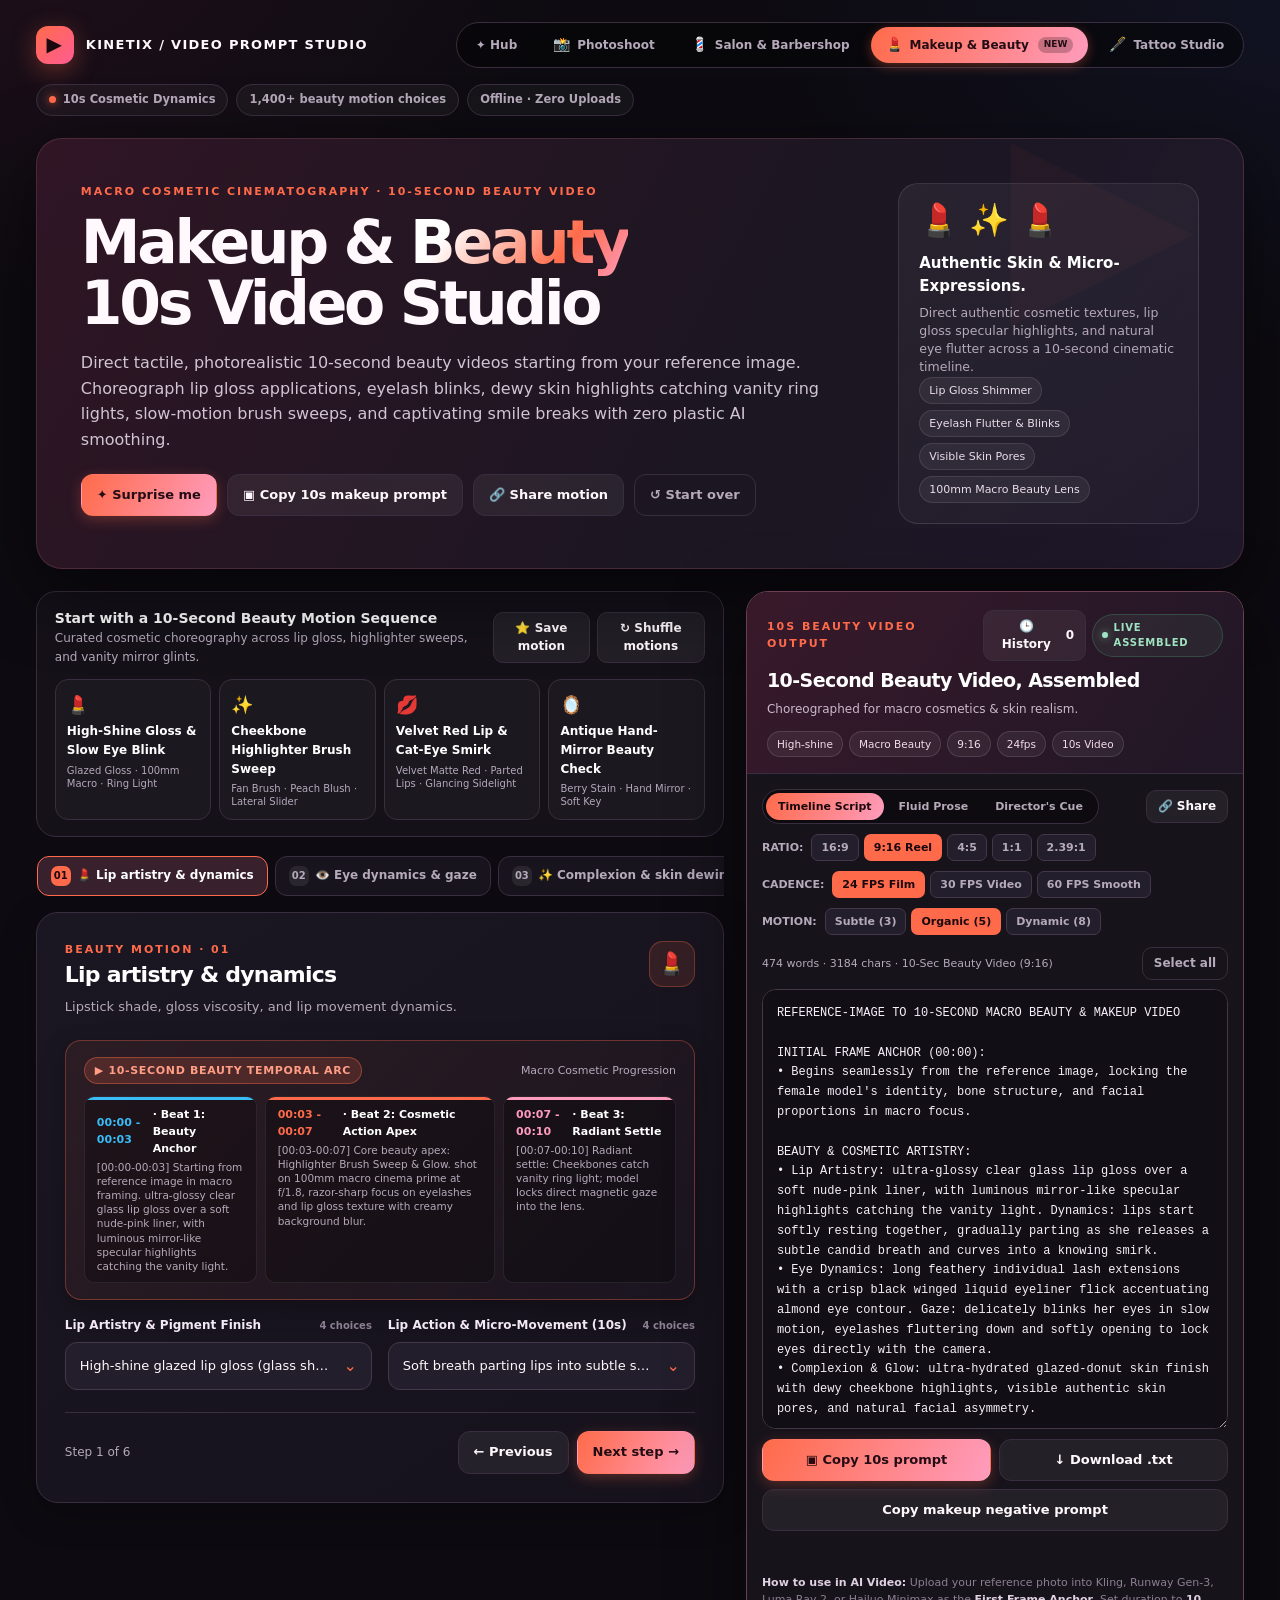
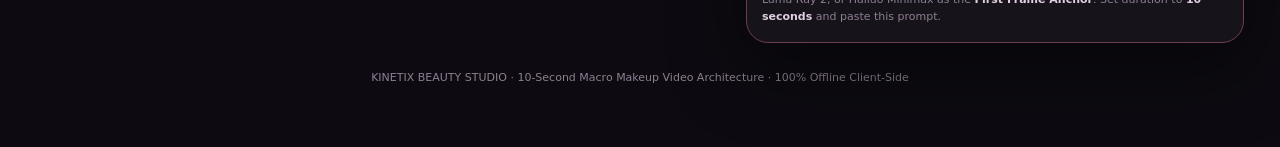
==== makeup.html @ 7c697649 "Initialize Kinetix 10-Second Video Prompt Studio Suite with Photoshoot, Salon, Makeup, and Tattoo st" ====
<!doctype html>
<html lang="en">
<head>
<meta charset="utf-8">
<meta name="viewport" content="width=device-width, initial-scale=1">
<meta name="color-scheme" content="dark">
<title>Kinetix / Makeup & Beauty 10-Second Video Studio</title>
<link rel="stylesheet" href="css/shared.css">
</head>
<body>
<div class="shell">
<header class="topbar">
  <div class="brand">
    <span class="brand-mark">▶</span>
    <span>Kinetix / Video Prompt Studio</span>
  </div>
  <nav class="suite-nav" aria-label="Studio Switcher">
    <a href="index.html" class="suite-nav-link" title="Kinetix Hub">✦ Hub</a>
    <a href="photoshoot.html" class="suite-nav-link"><span class="studio-btn-icon">📸</span> Photoshoot</a>
    <a href="salon.html" class="suite-nav-link"><span class="studio-btn-icon">💈</span> Salon & Barbershop</a>
    <a href="makeup.html" class="suite-nav-link active"><span class="studio-btn-icon">💄</span> Makeup & Beauty <span class="nav-badge">NEW</span></a>
    <a href="tattoo.html" class="suite-nav-link"><span class="studio-btn-icon">🖋️</span> Tattoo Studio</a>
  </nav>
  <div class="top-meta">
    <span class="pill"><span class="pill-dot-video"></span> 10s Cosmetic Dynamics</span>
    <span class="pill" id="totalOptionCount">1,400+ beauty motion choices</span>
    <span class="pill">Offline · Zero Uploads</span>
  </div>
</header>

<section class="hero">
  <div>
    <div class="eyebrow" id="heroEyebrow">Macro Cosmetic Cinematography · 10-Second Beauty Video</div>
    <h1 id="heroTitle">Makeup & <span>Beauty</span><br>10s Video Studio</h1>
    <p id="heroDescription">Direct tactile, photorealistic 10-second beauty videos starting from your reference image. Choreograph lip gloss applications, eyelash blinks, dewy skin highlights catching vanity ring lights, slow-motion brush sweeps, and captivating smile breaks with zero plastic AI smoothing.</p>
    <div class="hero-actions">
      <button class="btn btn-primary" id="randomTop">✦ Surprise me</button>
      <button class="btn btn-secondary" id="copyTop">▣ Copy 10s makeup prompt</button>
      <button class="btn btn-secondary" id="shareLookTop" type="button">🔗 Share motion</button>
      <button class="btn btn-quiet" id="resetTop">↺ Start over</button>
    </div>
  </div>
  <aside class="hero-note">
    <div class="sparkle">💄 ✨ 💄</div>
    <div>
      <strong>Authentic Skin & Micro-Expressions.</strong>
      <p>Direct authentic cosmetic textures, lip gloss specular highlights, and natural eye flutter across a 10-second cinematic timeline.</p>
      <div class="tags">
        <span class="tag">Lip Gloss Shimmer</span>
        <span class="tag">Eyelash Flutter & Blinks</span>
        <span class="tag">Visible Skin Pores</span>
        <span class="tag">100mm Macro Beauty Lens</span>
      </div>
    </div>
  </aside>
</section>

<div class="layout">
<main class="builder">
  <section class="preset-strip">
    <div class="strip-head">
      <div>
        <h2>Start with a 10-Second Beauty Motion Sequence</h2>
        <p>Curated cosmetic choreography across lip gloss, highlighter sweeps, and vanity mirror glints.</p>
      </div>
      <div class="strip-actions">
        <button class="btn btn-secondary btn-small" id="saveCustomLook" type="button">⭐ Save motion</button>
        <button class="btn btn-secondary btn-small" id="shuffleLooks" type="button">↻ Shuffle motions</button>
      </div>
    </div>
    <div class="preset-grid" id="presets"></div>
  </section>

  <nav class="section-tabs" id="tabs" aria-label="Prompt builder sections"></nav>

  <section class="step-card" id="stepCard">
    <div class="step-head">
      <div>
        <div class="eyebrow" id="stepEyebrow">Beauty Motion · 01</div>
        <h2 id="stepTitle">Lip artistry & dynamics</h2>
        <p id="stepDescription">Select lip finish, gloss viscosity, and 10s lip movement dynamics.</p>
      </div>
      <div class="step-icon" id="stepIcon">💄</div>
    </div>

    <!-- 10s Timeline Preview Widget -->
    <div class="timeline-card" id="timelinePreview">
      <div class="timeline-head">
        <span class="timeline-badge">▶ 10-Second Beauty Temporal Arc</span>
        <small style="color: var(--muted); font-size: 11px;">Macro Cosmetic Progression</small>
      </div>
      <div class="timeline-track">
        <div class="timeline-beat-card beat-1">
          <div class="beat-time"><span style="color:var(--cyan)">00:00 - 00:03</span> · Beat 1: Beauty Anchor</div>
          <div class="beat-label" id="beat1Text">Macro lens establishes reference model's facial structure; soft breathing and subtle parted lips.</div>
        </div>
        <div class="timeline-beat-card beat-2">
          <div class="beat-time"><span style="color:var(--accent-video)">00:03 - 00:07</span> · Beat 2: Cosmetic Action Apex</div>
          <div class="beat-label" id="beat2Text">Highlighter catches moving ring light; soft eyelash flutter and candid head tilt.</div>
        </div>
        <div class="timeline-beat-card beat-3">
          <div class="beat-time"><span style="color:var(--pink2)">00:07 - 00:10</span> · Beat 3: Radiant Settle</div>
          <div class="beat-label" id="beat3Text">Model holds captivating direct gaze into the lens; subtle knowing smirk breaks out.</div>
        </div>
      </div>
    </div>

    <div class="field-grid" id="fields"></div>
    <div id="fineTuneArea"></div>
    <div id="specialContent"></div>
    
    <div class="step-foot">
      <span class="step-count" id="stepCount">Step 1 of 5</span>
      <div class="step-buttons">
        <button class="btn btn-secondary" id="prevStep">← Previous</button>
        <button class="btn btn-primary" id="nextStep">Next step →</button>
      </div>
    </div>
  </section>
</main>

<aside class="preview">
  <div class="preview-head">
    <div class="preview-top">
      <div class="eyebrow">10s Beauty Video Output</div>
      <div class="preview-top-actions">
        <button class="btn btn-secondary btn-small" id="openHistoryBtn" type="button" title="View prompt history">🕒 History <span class="badge" id="historyBadge">0</span></button>
        <span class="live">Live Assembled</span>
      </div>
    </div>
    <h2>10-Second Beauty Video, Assembled</h2>
    <p>Choreographed for macro cosmetics & skin realism.</p>
    <div class="summary" id="summary"></div>
  </div>

  <div class="preview-body">
    <div class="preview-toolbar">
      <div class="toolbar-row">
        <div class="seg-control" id="modeSegControl">
          <button type="button" class="seg-btn active" id="btnTimelineMode">Timeline Script</button>
          <button type="button" class="seg-btn" id="btnFluidMode">Fluid Prose</button>
          <button type="button" class="seg-btn" id="btnDirectorMode">Director's Cue</button>
        </div>
        <button class="btn btn-secondary btn-small" id="shareLookBtn" type="button" title="Copy shareable link">🔗 Share</button>
      </div>

      <div class="ratio-row">
        <span class="ratio-label">Ratio:</span>
        <div class="ratio-chips" id="ratioChips">
          <button type="button" class="ratio-chip" data-ratio="16:9">16:9</button>
          <button type="button" class="ratio-chip active" data-ratio="9:16">9:16 Reel</button>
          <button type="button" class="ratio-chip" data-ratio="4:5">4:5</button>
          <button type="button" class="ratio-chip" data-ratio="1:1">1:1</button>
          <button type="button" class="ratio-chip" data-ratio="2.39:1">2.39:1</button>
        </div>
      </div>

      <div class="ratio-row">
        <span class="ratio-label">Cadence:</span>
        <div class="ratio-chips" id="fpsChips">
          <button type="button" class="ratio-chip active" data-fps="24fps">24 FPS Film</button>
          <button type="button" class="ratio-chip" data-fps="30fps">30 FPS Video</button>
          <button type="button" class="ratio-chip" data-fps="60fps">60 FPS Smooth</button>
        </div>
      </div>

      <div class="ratio-row">
        <span class="ratio-label">Motion:</span>
        <div class="ratio-chips" id="motionChips">
          <button type="button" class="ratio-chip" data-motion="Subtle (3/10)">Subtle (3)</button>
          <button type="button" class="ratio-chip active" data-motion="Organic (5/10)">Organic (5)</button>
          <button type="button" class="ratio-chip" data-motion="Dynamic (8/10)">Dynamic (8)</button>
        </div>
      </div>
    </div>

    <div class="prompt-meta">
      <span id="wordCount">Prompt ready</span>
      <button class="btn btn-quiet btn-small" id="selectPrompt">Select all</button>
    </div>

    <textarea class="prompt-area" id="prompt" spellcheck="false" aria-label="Generated 10-second makeup prompt"></textarea>

    <div class="preview-buttons">
      <button class="btn btn-primary" id="copy">▣ Copy 10s prompt</button>
      <button class="btn btn-secondary" id="download">↓ Download .txt</button>
      <button class="btn btn-secondary span2" id="copyNegative">Copy makeup negative prompt</button>
    </div>
    <div class="toast" id="toast" role="status" aria-live="polite"></div>
  </div>

  <div class="preview-help">
    <strong>How to use in AI Video:</strong> Upload your reference photo into Kling, Runway Gen-3, Luma Ray 2, or Hailuo Minimax as the <strong>First Frame Anchor</strong>. Set duration to <strong>10 seconds</strong> and paste this prompt.
  </div>
</aside>
</div>

<!-- History Modal -->
<div class="history-modal" id="historyModal">
  <div class="history-head">
    <div>
      <h3>Makeup Video Prompt History</h3>
      <p>Recent prompts and beauty motions saved this session.</p>
    </div>
    <div>
      <button class="btn-quiet btn-small" id="clearHistoryBtn" type="button">Clear</button>
      <button class="btn-quiet btn-small" id="closeHistoryBtn" type="button">✕ Close</button>
    </div>
  </div>
  <div class="history-list" id="historyList"></div>
</div>
<div class="modal-backdrop" id="historyBackdrop"></div>

<p class="fineprint">KINETIX BEAUTY STUDIO · 10-Second Macro Makeup Video Architecture · 100% Offline Client-Side</p>
</div>

<script>
(()=>{
const O = (label, text=label, desc='', cat='General') => ({ label, text, desc, cat });

// OPTION BANKS: Lip Artistry & Dynamics
const lipArtistry = [
  O('High-shine glazed lip gloss (glass sheen)', 'ultra-glossy clear glass lip gloss over a soft nude-pink liner, with luminous mirror-like specular highlights catching the vanity light'),
  O('Velvet-matte bold crimson red lip', 'a velvety-matte crimson red lip with razor-crisp outer vermilion border definition and rich saturated pigmentation'),
  O('Juicy berry stained lip with moisture sheen', 'a deep berry-tinted lip stain with sheer glossy center gradient and natural soft-focus edges'),
  O('Warm caramel nude satin lipstick', 'a warm caramel-nude satin lipstick with creamy texture and subtle luminous dimension')
];

const lipMotion = [
  O('Soft breath parting lips into subtle smirk', 'lips start softly resting together, gradually parting as she releases a subtle candid breath and curves into a knowing smirk'),
  O('Pressing lips together to distribute gloss', 'gently presses her upper and lower lips together in a natural motion, creating realistic gloss adhesion and specular light glint'),
  O('Index finger tapping bottom lip playfully', 'playfully raises her manicured index finger to tap the center of her bottom lip before smiling'),
  O('Parted lips holding intense high-fashion gaze', 'keeps lips subtly parted with relaxed natural tension while maintaining an intense gaze into the camera')
];

// OPTION BANKS: Eye Dynamics & Gaze
const eyeArtistry = [
  O('Fluffy feathered lashes & winged liquid liner', 'long feathery individual lash extensions with a crisp black winged liquid eyeliner flick accentuating almond eye contour'),
  O('Smoky bronze shimmer eye with golden glints', 'soft smoky bronze eyeshadow blended across the crease, dusted with delicate golden micro-shimmer that catches the light'),
  O('Clean minimalist eye with curled glossy lashes', 'barely-there champagne shimmer across the lids paired with lifted, separated, deep-black glossy mascara'),
  O('Graphic editorial double-wing liner', 'a modern high-fashion double-winged liner with sharp geometric precision and inner corner highlight')
];

const eyeMotion = [
  O('Slow deliberate eye blink & gaze return', 'delicately blinks her eyes in slow motion, eyelashes fluttering down and softly opening to lock eyes directly with the camera'),
  O('Looking thoughtfully away then turning to camera', 'starts gazing thoughtfully off-camera left, then smoothly rotates her eyes and chin to meet the lens with a warm sparkle'),
  O('Looking down at lipstick then looking up with smile', 'glances down at her reflection, then raises her gaze into the lens with a confident candid smile'),
  O('Unblinking magnetic beauty gaze', 'holds a steady, captivating, unblinking high-fashion gaze into the macro lens with subtle iris reflections')
];

// OPTION BANKS: Complexion & Skin Dewiness
const complexion = [
  O('Dewy glazed-donut skin glow with visible pores', 'ultra-hydrated glazed-donut skin finish with dewy cheekbone highlights, visible authentic skin pores, and natural facial asymmetry'),
  O('Golden-hour cheekbone contour & peach blush', 'warm bronze contour sculpting the cheekbones paired with luminous peach-pink blush that glows under key lighting'),
  O('Soft-matte velvet complexion with radiant high points', 'a modern cloud-skin finish: velvety soft-matte T-zone balanced by gleaming high-points on the cheekbones, brow bone, and nose bridge'),
  O('Subtle shimmer body oil on collarbones', 'subtle golden shimmer oil highlighting the collarbones and neck contour, catching glancing light as she moves')
];

// OPTION BANKS: 10s Beauty Action Choreography
const beautyAction10s = [
  O('Cheekbone highlighter sweep with fan brush', 'Highlighter Brush Sweep & Glow', 'Begins in three-quarter profile; at 00:02 a soft fluffy fan brush gently sweeps across her cheekbone, leaving a trail of shimmering champagne highlight; at 00:05 brush moves away, light catches the freshly illuminated bone structure; at 00:08 she turns to camera with a radiant smile'),
  O('Applying lip gloss wand & pressing lips', 'Lip Gloss Wand Touch-up', 'At 00:01 she delicately glides a high-shine gloss wand across her bottom lip; at 00:04 lowers the wand and presses her lips together in a natural, candid gesture; at 00:07 glances directly into the lens, holding a confident, glamorous expression'),
  O('Hand mirror angle check & hair tuck', 'Hand Mirror Reflection & Tuck', 'At 00:02 holds up an antique gold hand mirror, admiring her fresh makeup with a subtle head tilt; at 00:05 reaches up with her free hand to tuck hair behind ear; at 00:08 lowers mirror and looks straight into the camera lens with approving smirk'),
  O('Slow 45° rotation into vanity ring light', 'Vanity Ring Light Turn', 'Subject starts with head turned slightly sideways; between 00:00 and 00:06 she smoothly rotates her head toward the illuminated circular ring light; pupils catch brilliant circular catchlights while cheekbone highlights flare; holds radiant gaze from 00:07 to 00:10')
];

// OPTION BANKS: Macro Camera & Vanity Light
const macroCamera = [
  O('100mm Macro prime with shallow depth of field', 'shot on 100mm macro cinema prime at f/1.8, razor-sharp focus on eyelashes and lip gloss texture with creamy background blur'),
  O('Slow macro push-in from lips to eyes', 'camera executes an intimate, ultra-smooth macro push-in tracking vertically from her parted lips upward to her eyes'),
  O('Gliding lateral beauty slider past vanity lights', 'a smooth horizontal slider tracking across her profile, revealing the soft glow of vanity mirror bulbs in the background'),
  O('Subtle handheld macro breathing', 'subtle handheld organic camera breathing that keeps the macro perspective grounded, authentic, and intimate')
];

const vanityLighting = [
  O('Luminous circular ring light catchlights', 'large circular vanity ring light placed directly in front, casting signature circular halo catchlights in her pupils and wrapping soft illumination around the face'),
  O('Dual softbox key + warm tungsten hair light', 'soft diffused daylight beauty keylight paired with warm tungsten rim light skimming across her hair and shoulders'),
  O('Dramatic glancing sidelight with golden bounce', 'raking side illumination emphasizing facial bone structure, with warm gold reflector fill preventing harsh shadows')
];

// Finish Checks
const finishChecks = [
  { id: 'identity', label: 'Preserve recognizable facial identity', detail: 'Strictly retain the reference woman\'s natural eye shape, bone structure, and warm Indian skin tone across the video.', checked: true },
  { id: 'naturalSkin', label: 'Visible skin pores & natural texture', detail: 'Render genuine skin texture with visible pores and realistic moisture; strictly no plastic, waxy, or airbrushed AI filters.', checked: true },
  { id: 'lipRealism', label: 'Natural lip gloss specular physics', detail: 'Lip gloss reflects light organically as lips move without synthetic rubbery texture or weird pixel melting.', checked: true },
  { id: 'eyeRealism', label: 'Plausible eye blinks & moisture sheen', detail: 'Natural human blink duration (0.2s); authentic iris detail and cornea light reflections without double pupils.', checked: true },
  { id: 'antiWarp', label: 'Anti-morphing & temporal stability', detail: 'Zero facial distortion, no morphing teeth or lip edges, and continuous temporal stability across all 10 seconds.', checked: true }
];

let activeSection = 'lipLook';
let activeRatio = '9:16';
let activeFps = '24fps';
let activeMotion = 'Organic (5/10)';
let outputFormat = 'timeline';
let promptHistory = [];

const values = {};
const checkState = {};
finishChecks.forEach(c => checkState[c.id] = c.checked);

const sections = [
  { id: 'lipLook', name: 'Lip artistry & dynamics', icon: '💄', desc: 'Lipstick shade, gloss viscosity, and lip movement dynamics.' },
  { id: 'eyeLook', name: 'Eye dynamics & gaze', icon: '👁️', desc: 'Eyeliner, lash flutter, micro-blinks, and gaze shifts.' },
  { id: 'complexion', name: 'Complexion & skin dewiness', icon: '✨', desc: 'Highlighter, contour, dewy glow, and authentic skin pores.' },
  { id: 'beautyAction', name: '10s Beauty choreography', icon: '▶', desc: 'Brush sweeps, mirror checks, lip touch-ups, and head turns.' },
  { id: 'macroCamera', name: 'Macro camera & vanity light', icon: '🎥', desc: '100mm macro lenses, ring light catchlights, and sliders.' },
  { id: 'finish', name: 'Finish & realism guardrails', icon: '🛡️', desc: 'Zero plastic skin, reference identity lock, and video negative constraints.' }
];

const fields = {
  lipArtistry: { section: 'lipLook', label: 'Lip Artistry & Pigment Finish', opts: lipArtistry, def: 0 },
  lipMotion: { section: 'lipLook', label: 'Lip Action & Micro-Movement (10s)', opts: lipMotion, def: 0 },
  eyeArtistry: { section: 'eyeLook', label: 'Eye Makeup & Lashes', opts: eyeArtistry, def: 0 },
  eyeMotion: { section: 'eyeLook', label: 'Eye Blink & Gaze Trajectory (10s)', opts: eyeMotion, def: 0 },
  complexion: { section: 'complexion', label: 'Skin Dewiness & Highlighting', opts: complexion, def: 0 },
  beautyAction10s: { section: 'beautyAction', label: '10-Second Beauty Action Choreography', opts: beautyAction10s, def: 0 },
  macroCamera: { section: 'macroCamera', label: 'Macro Lens & Camera Trajectory', opts: macroCamera, def: 0 },
  vanityLighting: { section: 'macroCamera', label: 'Vanity Lighting & Catchlights', opts: vanityLighting, def: 0 }
};

Object.entries(fields).forEach(([k, f]) => {
  values[k] = f.opts[f.def || 0];
});

const presets = [
  {
    title: 'High-Shine Gloss & Slow Eye Blink',
    icon: '💄',
    sub: 'Glazed Gloss · 100mm Macro · Ring Light',
    set: {
      lipArtistry: lipArtistry[0], lipMotion: lipMotion[1],
      eyeArtistry: eyeArtistry[0], eyeMotion: eyeMotion[0],
      complexion: complexion[0], beautyAction10s: beautyAction10s[1],
      macroCamera: macroCamera[0], vanityLighting: vanityLighting[0]
    }
  },
  {
    title: 'Cheekbone Highlighter Brush Sweep',
    icon: '✨',
    sub: 'Fan Brush · Peach Blush · Lateral Slider',
    set: {
      lipArtistry: lipArtistry[3], lipMotion: lipMotion[0],
      eyeArtistry: eyeArtistry[1], eyeMotion: eyeMotion[1],
      complexion: complexion[1], beautyAction10s: beautyAction10s[0],
      macroCamera: macroCamera[2], vanityLighting: vanityLighting[1]
    }
  },
  {
    title: 'Velvet Red Lip & Cat-Eye Smirk',
    icon: '💋',
    sub: 'Velvet Matte Red · Parted Lips · Glancing Sidelight',
    set: {
      lipArtistry: lipArtistry[1], lipMotion: lipMotion[0],
      eyeArtistry: eyeArtistry[0], eyeMotion: eyeMotion[3],
      complexion: complexion[2], beautyAction10s: beautyAction10s[3],
      macroCamera: macroCamera[1], vanityLighting: vanityLighting[2]
    }
  },
  {
    title: 'Antique Hand-Mirror Beauty Check',
    icon: '🪞',
    sub: 'Berry Stain · Hand Mirror · Soft Key',
    set: {
      lipArtistry: lipArtistry[2], lipMotion: lipMotion[2],
      eyeArtistry: eyeArtistry[2], eyeMotion: eyeMotion[2],
      complexion: complexion[0], beautyAction10s: beautyAction10s[2],
      macroCamera: macroCamera[0], vanityLighting: vanityLighting[1]
    }
  }
];

const el = id => document.getElementById(id);

function renderTabs() {
  const tabsEl = el('tabs');
  tabsEl.innerHTML = '';
  sections.forEach((sec, idx) => {
    const b = document.createElement('button');
    b.type = 'button';
    b.className = `tab ${sec.id === activeSection ? 'active' : ''}`;
    b.innerHTML = `<span class="tab-no">0${idx+1}</span>${sec.icon} ${sec.name}`;
    b.addEventListener('click', () => goSection(sec.id));
    tabsEl.appendChild(b);
  });
}

function goSection(secId) {
  activeSection = secId;
  const s = sections.find(x => x.id === secId);
  if (!s) return;
  const idx = sections.indexOf(s);
  el('stepEyebrow').textContent = `Beauty Motion · 0${idx+1}`;
  el('stepTitle').textContent = s.name;
  el('stepDescription').textContent = s.desc;
  el('stepIcon').textContent = s.icon;
  el('stepCount').textContent = `Step ${idx+1} of ${sections.length}`;
  renderTabs();
  renderFields();
}

function renderFields() {
  const host = el('fields');
  host.innerHTML = '';

  if (activeSection === 'finish') {
    renderFinishSection(host);
    return;
  }

  const secFields = Object.entries(fields).filter(([k, f]) => f.section === activeSection);

  secFields.forEach(([id, f]) => {
    const wrap = document.createElement('div');
    wrap.className = `field ${id === 'beautyAction10s' || id === 'macroCamera' ? 'full' : ''}`;

    const labelRow = document.createElement('div');
    labelRow.className = 'label-row';
    labelRow.innerHTML = `<label>${f.label}</label><span class="option-count">${f.opts.length} choices</span>`;
    wrap.appendChild(labelRow);

    const custom = document.createElement('div');
    custom.className = 'custom-select';

    const trigger = document.createElement('button');
    trigger.type = 'button';
    trigger.className = 'select-trigger';
    trigger.innerHTML = `<span class="current">${values[id]?.label || f.opts[0].label}</span><span class="chevron">⌄</span>`;

    const menu = document.createElement('div');
    menu.className = 'select-menu';

    const search = document.createElement('input');
    search.type = 'text';
    search.className = 'select-search';
    search.placeholder = `Search ${f.label.toLowerCase()}...`;
    menu.appendChild(search);

    const list = document.createElement('div');
    list.className = 'option-list';

    f.opts.forEach(opt => {
      const b = document.createElement('button');
      b.type = 'button';
      b.className = `choice ${values[id]?.label === opt.label ? 'selected' : ''}`;
      b.innerHTML = `<span>${opt.label}</span>${values[id]?.label === opt.label ? '<span class="checkmark">✓</span>' : ''}`;
      b.addEventListener('click', () => {
        values[id] = opt;
        trigger.querySelector('.current').textContent = opt.label;
        custom.classList.remove('open');
        buildPrompt();
      });
      list.appendChild(b);
    });

    search.addEventListener('input', () => {
      const q = search.value.toLowerCase().trim();
      list.querySelectorAll('.choice').forEach(c => {
        c.style.display = c.textContent.toLowerCase().includes(q) ? 'block' : 'none';
      });
    });

    menu.appendChild(list);
    custom.appendChild(trigger);
    custom.appendChild(menu);

    trigger.addEventListener('click', (e) => {
      e.stopPropagation();
      const wasOpen = custom.classList.contains('open');
      document.querySelectorAll('.custom-select.open').forEach(x => x.classList.remove('open'));
      if (!wasOpen) {
        custom.classList.add('open');
        search.value = '';
        list.querySelectorAll('.choice').forEach(c => c.style.display = 'block');
        search.focus();
      }
    });

    wrap.appendChild(custom);
    host.appendChild(wrap);
  });
}

function renderFinishSection(host) {
  const wrap = document.createElement('div');
  wrap.className = 'field full';
  wrap.innerHTML = `<div class="label-row"><label>Beauty 10-Second Video Guardrails & Skin Realism</label></div>`;

  const checksDiv = document.createElement('div');
  checksDiv.className = 'checks';

  finishChecks.forEach(c => {
    const item = document.createElement('label');
    item.className = 'check';
    item.innerHTML = `
      <input type="checkbox" id="chk_${c.id}" ${checkState[c.id] ? 'checked' : ''}>
      <div>
        <strong>${c.label}</strong>
        <small>${c.detail}</small>
      </div>
    `;
    item.querySelector('input').addEventListener('change', (e) => {
      checkState[c.id] = e.target.checked;
      buildPrompt();
    });
    checksDiv.appendChild(item);
  });

  wrap.appendChild(checksDiv);
  host.appendChild(wrap);
}

document.addEventListener('click', () => {
  document.querySelectorAll('.custom-select.open').forEach(x => x.classList.remove('open'));
});

function renderPresets() {
  const pHost = el('presets');
  pHost.innerHTML = '';
  presets.forEach(p => {
    const card = document.createElement('button');
    card.type = 'button';
    card.className = 'preset';
    card.innerHTML = `
      <div class="preset-icon">${p.icon}</div>
      <strong>${p.title}</strong>
      <small>${p.sub}</small>
    `;
    card.addEventListener('click', () => {
      Object.assign(values, p.set);
      renderFields();
      buildPrompt();
      toast(`Applied beauty motion: ${p.title}`);
    });
    pHost.appendChild(card);
  });
}

function buildPrompt() {
  const lines = [];
  const checks = [];

  if (checkState.identity) checks.push('Strictly preserve the same adult woman from the reference image, retaining her recognizable facial bone structure, warm Indian skin tone, and eye shape across all 10 seconds.');
  if (checkState.naturalSkin) checks.push('Skin pore fidelity: Authentic visible skin pores, natural light scattering, and soft fine facial asymmetry; strictly avoid airbrushed, plastic, or waxy CGI smoothing.');
  if (checkState.lipRealism) checks.push('Authentic lip gloss physics: Glazed gloss highlights reflect light naturally without digital warping, pixel artifacts, or unnatural rubbery lip deformation.');
  if (checkState.eyeRealism) checks.push('Realistic eye mechanics: Natural blink speed and believable ocular moisture sheen without pupil duplication or frozen plastic gaze.');
  if (checkState.antiWarp) checks.push('Strict temporal stability: Zero tool warping, no dissolving cosmetic brushes, no warping teeth, and no temporal jitter across all frames.');

  const choreo = values.beautyAction10s?.text || '';

  el('beat1Text').textContent = `[00:00-00:03] Starting from reference image in macro framing. ${values.lipArtistry?.text || ''}.`;
  el('beat2Text').textContent = `[00:03-00:07] Core beauty apex: ${choreo}. ${values.macroCamera?.text || ''}.`;
  el('beat3Text').textContent = `[00:07-00:10] Radiant settle: Cheekbones catch vanity ring light; model locks direct magnetic gaze into the lens.`;

  if (outputFormat === 'timeline') {
    lines.push('REFERENCE-IMAGE TO 10-SECOND MACRO BEAUTY & MAKEUP VIDEO');
    lines.push('');
    lines.push('INITIAL FRAME ANCHOR (00:00):');
    lines.push('• Begins seamlessly from the reference image, locking the female model\'s identity, bone structure, and facial proportions in macro focus.');
    lines.push('');
    lines.push('BEAUTY & COSMETIC ARTISTRY:');
    lines.push(`• Lip Artistry: ${values.lipArtistry?.text || ''}. Dynamics: ${values.lipMotion?.text || ''}.`);
    lines.push(`• Eye Dynamics: ${values.eyeArtistry?.text || ''}. Gaze: ${values.eyeMotion?.text || ''}.`);
    lines.push(`• Complexion & Glow: ${values.complexion?.text || ''}.`);
    lines.push('');
    lines.push('10-SECOND SYNCHRONIZED BEAUTY TEMPORAL ARC:');
    lines.push('[00:00 - 00:03 | BEAT 1 - BEAUTY ANCHOR & INITIAL FOCUS]:');
    lines.push(`The video opens on an intimate macro portrait framing her face and lips. ${values.macroCamera?.text || ''}. Subtle natural breathing, delicate lip parting, and authentic skin pores catching the light.`);
    lines.push('');
    lines.push('[00:03 - 00:07 | BEAT 2 - COSMETIC ACTION APEX]:');
    lines.push(`The primary beauty motion unfolds: ${choreo}. ${values.eyeMotion?.text || ''}. Highlighting powder or gloss catches the shifting light angle with radiant specular reflections.`);
    lines.push('');
    lines.push('[00:07 - 00:10 | BEAT 3 - RADIANT GAZE CADENCE]:');
    lines.push('Camera movement softly decelerates. The model locks her magnetic, captivating direct gaze into the lens, her lips breaking into a subtle knowing smirk as the specular highlights settle.');
    lines.push('');
    lines.push('CINEMATOGRAPHY & LIGHTING:');
    lines.push(`• Macro Optics: ${values.macroCamera?.text || ''}. Aspect ratio: ${activeRatio}. Cadence: ${activeFps}. Motion Intensity: ${activeMotion}.`);
    lines.push(`• Vanity Illumination: ${values.vanityLighting?.text || ''}.`);
    lines.push('');
    lines.push('TEMPORAL PRESERVATION & REALISM RULES:');
    checks.forEach(c => lines.push(`• ${c}`));
  } else if (outputFormat === 'fluid') {
    lines.push(`A stunning 10-second macro beauty video starting from the reference image. The video features the same adult woman with identical facial features and warm skin tone throughout. Featuring ${values.lipArtistry?.text || ''} and ${values.eyeArtistry?.text || ''}. Her skin glows with ${values.complexion?.text || ''}. Across the 10-second duration, ${choreo}. Filmed on ${values.macroCamera?.text || ''} under ${values.vanityLighting?.text || ''}. At the 7-to-10-second mark, the camera smoothly settles as she locks a radiant, direct gaze into the lens with a subtle candid smile. Authentic skin texture with visible pores, 24fps cinematic motion blur, and zero plastic smoothing.`);
  } else {
    lines.push('DIRECTOR\'S TECHNICAL SHOT SHEET · 10-SECOND BEAUTY I2V');
    lines.push(`PROJECT: Macro Makeup Motion Clip | RATIO: ${activeRatio} | CADENCE: ${activeFps} | INTENSITY: ${activeMotion}`);
    lines.push(`INITIAL ANCHOR: Reference image first frame (Zero identity drift)`);
    lines.push(`LIPS: ${values.lipArtistry?.text || ''} | ${values.lipMotion?.text || ''}`);
    lines.push(`EYES: ${values.eyeArtistry?.text || ''} | ${values.eyeMotion?.text || ''}`);
    lines.push(`COMPLEXION: ${values.complexion?.text || ''}`);
    lines.push(`10S ARC: 00:00-00:03 (Establish Macro Face) -> 00:03-00:07 (Cosmetic Action Apex) -> 00:07-00:10 (Direct Gaze & Smile Settle)`);
    lines.push(`CORE ACTION: ${choreo}`);
    lines.push(`CAMERA & LIGHT: ${values.macroCamera?.text || ''} | ${values.vanityLighting?.text || ''}`);
    lines.push(`GUARDRAILS: ${checks.join(' ')}`);
  }

  const promptText = lines.join('\n');
  el('prompt').value = promptText;

  const words = promptText.trim().split(/\s+/).length;
  el('wordCount').textContent = `${words} words · ${promptText.length} chars · 10-Sec Beauty Video (${activeRatio})`;

  const sumEl = el('summary');
  sumEl.innerHTML = `
    <span class="summary-tag">${values.lipArtistry?.label?.split(' ')[0] || 'Lip'}</span>
    <span class="summary-tag">Macro Beauty</span>
    <span class="summary-tag">${activeRatio}</span>
    <span class="summary-tag">${activeFps}</span>
    <span class="summary-tag">10s Video</span>
  `;
}

function toast(msg) {
  const t = el('toast');
  t.textContent = msg;
  t.classList.remove('flash');
  void t.offsetWidth;
  t.classList.add('flash');
}

el('prevStep')?.addEventListener('click', () => {
  const idx = sections.findIndex(s => s.id === activeSection);
  if (idx > 0) goSection(sections[idx - 1].id);
});

el('nextStep')?.addEventListener('click', () => {
  const idx = sections.findIndex(s => s.id === activeSection);
  if (idx < sections.length - 1) goSection(sections[idx + 1].id);
});

el('btnTimelineMode')?.addEventListener('click', () => {
  outputFormat = 'timeline';
  updateModeButtons();
  buildPrompt();
  toast('Switched to 10s Timeline Script Format.');
});

el('btnFluidMode')?.addEventListener('click', () => {
  outputFormat = 'fluid';
  updateModeButtons();
  buildPrompt();
  toast('Switched to Continuous Fluid Prose Format.');
});

el('btnDirectorMode')?.addEventListener('click', () => {
  outputFormat = 'director';
  updateModeButtons();
  buildPrompt();
  toast('Switched to Director\'s Technical Cue Format.');
});

function updateModeButtons() {
  el('btnTimelineMode').classList.toggle('active', outputFormat === 'timeline');
  el('btnFluidMode').classList.toggle('active', outputFormat === 'fluid');
  el('btnDirectorMode').classList.toggle('active', outputFormat === 'director');
}

document.querySelectorAll('#ratioChips .ratio-chip').forEach(btn => {
  btn.addEventListener('click', () => {
    document.querySelectorAll('#ratioChips .ratio-chip').forEach(x => x.classList.remove('active'));
    btn.classList.add('active');
    activeRatio = btn.dataset.ratio;
    buildPrompt();
    toast(`Aspect ratio set to ${activeRatio}.`);
  });
});

document.querySelectorAll('#fpsChips .ratio-chip').forEach(btn => {
  btn.addEventListener('click', () => {
    document.querySelectorAll('#fpsChips .ratio-chip').forEach(x => x.classList.remove('active'));
    btn.classList.add('active');
    activeFps = btn.dataset.fps;
    buildPrompt();
    toast(`Framerate set to ${activeFps}.`);
  });
});

document.querySelectorAll('#motionChips .ratio-chip').forEach(btn => {
  btn.addEventListener('click', () => {
    document.querySelectorAll('#motionChips .ratio-chip').forEach(x => x.classList.remove('active'));
    btn.classList.add('active');
    activeMotion = btn.dataset.motion;
    buildPrompt();
    toast(`Motion intensity set to ${activeMotion}.`);
  });
});

function copyPrompt() {
  const text = el('prompt').value;
  navigator.clipboard.writeText(text).then(() => {
    recordHistory();
    toast('✓ 10-Second Makeup Prompt copied to clipboard!');
  });
}
el('copy')?.addEventListener('click', copyPrompt);
el('copyTop')?.addEventListener('click', copyPrompt);

el('copyNegative')?.addEventListener('click', () => {
  const neg = "plastic skin, airbrushed, CGI waxy complexion, rubbery lips, deformed teeth, double eyelashes, melting makeup, blurry, cartoon, 3d render, watermark, text";
  navigator.clipboard.writeText(neg).then(() => {
    toast('✓ Makeup Video Negative Constraints copied to clipboard!');
  });
});

el('download')?.addEventListener('click', () => {
  const blob = new Blob([el('prompt').value], { type: 'text/plain' });
  const a = document.createElement('a');
  a.href = URL.createObjectURL(blob);
  a.download = `kinetix_10s_makeup_prompt_${Date.now()}.txt`;
  a.click();
  toast('Prompt file downloaded.');
});

el('selectPrompt')?.addEventListener('click', () => {
  el('prompt').select();
  toast('All prompt text selected.');
});

el('randomTop')?.addEventListener('click', () => {
  Object.keys(fields).forEach(k => {
    const opts = fields[k].opts;
    values[k] = opts[Math.floor(Math.random() * opts.length)];
  });
  renderFields();
  buildPrompt();
  toast('✦ Generated surprise 10s makeup motion!');
});

el('resetTop')?.addEventListener('click', () => {
  Object.keys(fields).forEach(k => {
    values[k] = fields[k].opts[fields[k].def || 0];
  });
  renderFields();
  buildPrompt();
  toast('↺ Reset all selections to defaults.');
});

el('shuffleLooks')?.addEventListener('click', () => {
  renderPresets();
  toast('Shuffled makeup motion presets.');
});

function recordHistory() {
  const t = el('prompt').value.trim();
  if (!t) return;
  if (!promptHistory.length || promptHistory[0].text !== t) {
    promptHistory.unshift({ id: Date.now(), text: t, time: new Date().toLocaleTimeString([], { hour: '2-digit', minute: '2-digit' }), words: t.split(/\s+/).length });
    if (promptHistory.length > 20) promptHistory.pop();
    el('historyBadge').textContent = promptHistory.length;
  }
}

el('openHistoryBtn')?.addEventListener('click', () => {
  const list = el('historyList');
  list.innerHTML = '';
  if (!promptHistory.length) {
    list.innerHTML = '<p style="color:var(--muted); font-size:12px; text-align:center; padding:20px;">No prompts saved in this session yet.</p>';
  } else {
    promptHistory.forEach(item => {
      const d = document.createElement('div');
      d.className = 'history-item';
      d.innerHTML = `
        <div class="history-meta">
          <span>${item.time} · ${item.words} words</span>
          <button class="btn btn-secondary btn-small" style="padding:3px 8px; font-size:10px;">Load</button>
        </div>
        <div class="history-text">${item.text}</div>
      `;
      d.querySelector('button').addEventListener('click', () => {
        el('prompt').value = item.text;
        el('historyModal').classList.remove('active');
        el('historyBackdrop').classList.remove('active');
        toast('Loaded prompt from history.');
      });
      list.appendChild(d);
    });
  }
  el('historyModal').classList.add('active');
  el('historyBackdrop').classList.add('active');
});

el('closeHistoryBtn')?.addEventListener('click', () => {
  el('historyModal').classList.remove('active');
  el('historyBackdrop').classList.remove('active');
});
el('historyBackdrop')?.addEventListener('click', () => {
  el('historyModal').classList.remove('active');
  el('historyBackdrop').classList.remove('active');
});
el('clearHistoryBtn')?.addEventListener('click', () => {
  promptHistory = [];
  el('historyBadge').textContent = '0';
  el('historyList').innerHTML = '<p style="color:var(--muted); font-size:12px; text-align:center; padding:20px;">History cleared.</p>';
});

function generateShareUrl() {
  const state = {
    v: Object.fromEntries(Object.entries(values).map(([k, v]) => [k, v.label])),
    r: activeRatio,
    f: activeFps,
    m: activeMotion,
    o: outputFormat
  };
  const str = btoa(encodeURIComponent(JSON.stringify(state)));
  const url = `${window.location.origin}${window.location.pathname}#${str}`;
  navigator.clipboard.writeText(url).then(() => {
    toast('✓ Shareable makeup link copied to clipboard!');
  });
}
el('shareLookTop')?.addEventListener('click', generateShareUrl);
el('shareLookBtn')?.addEventListener('click', generateShareUrl);

function loadFromHash() {
  if (window.location.hash.length > 1) {
    try {
      const raw = decodeURIComponent(atob(window.location.hash.slice(1)));
      const state = JSON.parse(raw);
      if (state.v) {
        Object.entries(state.v).forEach(([k, label]) => {
          if (fields[k]) {
            const match = fields[k].opts.find(o => o.label === label);
            if (match) values[k] = match;
          }
        });
      }
      if (state.r) activeRatio = state.r;
      if (state.f) activeFps = state.f;
      if (state.m) activeMotion = state.m;
      if (state.o) outputFormat = state.o;
    } catch(e) {}
  }
}

loadFromHash();
renderTabs();
goSection('lipLook');
renderPresets();
updateModeButtons();
buildPrompt();

})();
</script>
</body>
</html>
---- css/shared.css ----
:root {
  --bg: #0d0b11;
  --panel: #15121b;
  --panel2: #1c1824;
  --panel3: #241f2f;
  --text: #fff8fc;
  --muted: #b5a9ba;
  --muted2: #8c7f92;
  --line: #382e3f;
  --pink: #ff5c92;
  --pink2: #ff9cbd;
  --pink-glow: rgba(255, 92, 146, 0.2);
  --accent-video: #ff6b4a;
  --accent-video-glow: rgba(255, 107, 74, 0.25);
  --cyan: #38bdf8;
  --cyan-glow: rgba(56, 189, 248, 0.2);
  --green: #9fe4c1;
  --yellow: #f3d49a;
  --shadow: 0 22px 70px rgba(0, 0, 0, 0.55);
  --radius: 20px;
  --radius-sm: 8px;
}

* { box-sizing: border-box; }
html { scroll-behavior: smooth; }
body {
  margin: 0;
  background: radial-gradient(1000px 600px at -5% -5%, #4a193255, transparent 65%),
              radial-gradient(900px 550px at 105% 0%, #1f2b5744, transparent 65%),
              var(--bg);
  color: var(--text);
  font: 14.5px/1.55 Inter, ui-sans-serif, system-ui, -apple-system, BlinkMacSystemFont, "Segoe UI", Roboto, Arial, sans-serif;
  min-height: 100vh;
}

button, input, select, textarea { font: inherit; }
button { cursor: pointer; }
button:focus-visible, select:focus-visible, input:focus-visible, textarea:focus-visible {
  outline: 2px solid var(--accent-video);
  outline-offset: 3px;
}

.shell {
  max-width: 1480px;
  margin: auto;
  padding: 22px clamp(14px, 2.8vw, 38px) 50px;
}

/* ==========================================================================
   TOPBAR & SUITE NAV
   ========================================================================== */
.topbar {
  display: flex;
  justify-content: space-between;
  align-items: center;
  gap: 16px;
  margin-bottom: 22px;
  flex-wrap: wrap;
}

.brand {
  display: flex;
  align-items: center;
  gap: 12px;
  font-size: 13px;
  font-weight: 850;
  letter-spacing: 0.1em;
  text-transform: uppercase;
  flex-shrink: 0;
}

.brand-mark {
  width: 38px;
  height: 38px;
  border-radius: 12px;
  display: grid;
  place-items: center;
  background: linear-gradient(135deg, var(--accent-video), var(--pink));
  color: #1a080e;
  font-size: 20px;
  box-shadow: 0 6px 24px rgba(255, 107, 74, 0.35);
}

.suite-nav {
  display: flex;
  align-items: center;
  gap: 6px;
  background: rgba(0, 0, 0, 0.45);
  border: 1px solid var(--line);
  padding: 4px;
  border-radius: 999px;
  flex-wrap: wrap;
}

.suite-nav-link {
  display: inline-flex;
  align-items: center;
  gap: 7px;
  padding: 7px 15px;
  border-radius: 999px;
  color: var(--muted);
  font-size: 12px;
  font-weight: 750;
  text-decoration: none;
  transition: all 0.18s ease;
  white-space: nowrap;
}

.suite-nav-link:hover {
  color: #fff;
  background: rgba(255, 255, 255, 0.08);
}

.suite-nav-link.active {
  background: linear-gradient(115deg, var(--accent-video), var(--pink2));
  color: #240d14;
  font-weight: 850;
  box-shadow: 0 3px 12px rgba(255, 107, 74, 0.35);
}

.studio-btn-icon {
  font-size: 14px;
}

.nav-badge {
  background: rgba(255, 107, 74, 0.25);
  color: #ff9c85;
  font-size: 9px;
  font-weight: 900;
  padding: 1px 6px;
  border-radius: 999px;
  margin-left: 2px;
}

.suite-nav-link.active .nav-badge {
  background: rgba(36, 13, 20, 0.25);
  color: #240d14;
}

.top-meta {
  display: flex;
  gap: 8px;
  align-items: center;
  flex-wrap: wrap;
}

.pill {
  display: inline-flex;
  align-items: center;
  gap: 7px;
  border: 1px solid var(--line);
  background: rgba(255, 255, 255, 0.04);
  color: var(--muted);
  padding: 6px 12px;
  border-radius: 999px;
  font-size: 11.5px;
  font-weight: 700;
}

.pill-dot {
  width: 7px;
  height: 7px;
  border-radius: 50%;
  background: var(--green);
  box-shadow: 0 0 8px rgba(159, 228, 193, 0.8);
}

.pill-dot-video {
  width: 7px;
  height: 7px;
  border-radius: 50%;
  background: var(--accent-video);
  box-shadow: 0 0 8px rgba(255, 107, 74, 0.8);
}

/* ==========================================================================
   HERO BANNER
   ========================================================================== */
.hero {
  position: relative;
  overflow: hidden;
  display: grid;
  grid-template-columns: minmax(0, 1.45fr) minmax(240px, 0.55fr);
  gap: 24px;
  padding: clamp(24px, 3.8vw, 44px);
  border: 1px solid #7a465870;
  border-radius: 26px;
  background: linear-gradient(118deg, #321626f2, #1d1723f5 58%, #201a2de8);
  box-shadow: var(--shadow);
  margin-bottom: 22px;
}

.hero:after {
  content: "▶";
  position: absolute;
  right: 4%;
  top: -45px;
  font-size: 240px;
  line-height: 1;
  color: rgba(255, 107, 74, 0.04);
  pointer-events: none;
  font-family: sans-serif;
}

.eyebrow {
  color: var(--accent-video);
  font-size: 11px;
  letter-spacing: 0.18em;
  font-weight: 900;
  text-transform: uppercase;
}

.hero h1 {
  font-size: clamp(34px, 4.8vw, 60px);
  letter-spacing: -0.055em;
  line-height: 1.02;
  margin: 12px 0 16px;
  max-width: 760px;
}

.hero h1 span {
  background: linear-gradient(125deg, #fff 20%, var(--accent-video) 70%, var(--pink2) 100%);
  -webkit-background-clip: text;
  -webkit-text-fill-color: transparent;
}

.hero p {
  color: #d1c4d3;
  font-size: clamp(14px, 1.35vw, 16px);
  max-width: 740px;
  margin: 0;
  line-height: 1.6;
}

.hero-actions {
  display: flex;
  gap: 10px;
  flex-wrap: wrap;
  margin-top: 22px;
}

.hero-note {
  align-self: stretch;
  z-index: 1;
  display: flex;
  flex-direction: column;
  justify-content: space-between;
  gap: 16px;
  border: 1px solid rgba(255, 255, 255, 0.1);
  border-radius: 20px;
  padding: 20px;
  background: linear-gradient(145deg, rgba(255, 255, 255, 0.06), rgba(255, 255, 255, 0.02));
}

.hero-note .sparkle {
  font-size: 32px;
  color: var(--accent-video);
  line-height: 1;
}

.hero-note strong {
  font-size: 15px;
  color: #fff;
}

.hero-note p {
  font-size: 12.5px;
  margin-top: 6px;
  color: var(--muted);
  line-height: 1.45;
}

.tags {
  display: flex;
  gap: 6px;
  flex-wrap: wrap;
}

.tag {
  font-size: 11px;
  padding: 4px 9px;
  border-radius: 999px;
  background: rgba(255, 255, 255, 0.06);
  border: 1px solid rgba(255, 255, 255, 0.1);
  color: #eadde9;
}

/* ==========================================================================
   BUTTONS
   ========================================================================== */
.btn {
  border: 1px solid var(--line);
  border-radius: 12px;
  padding: 10px 15px;
  font-weight: 800;
  font-size: 13px;
  display: inline-flex;
  align-items: center;
  justify-content: center;
  gap: 8px;
  transition: transform 0.15s, filter 0.15s, background 0.15s;
}

.btn:hover {
  filter: brightness(1.1);
  transform: translateY(-1px);
}

.btn-primary {
  color: #240c14;
  background: linear-gradient(115deg, var(--accent-video), var(--pink2));
  border-color: transparent;
  box-shadow: 0 4px 14px rgba(255, 107, 74, 0.28);
}

.btn-secondary {
  background: rgba(255, 255, 255, 0.06);
  color: var(--text);
}

.btn-secondary:hover {
  background: rgba(255, 255, 255, 0.12);
  border-color: rgba(255, 255, 255, 0.2);
}

.btn-quiet {
  background: transparent;
  color: var(--muted);
}

.btn-quiet:hover {
  color: #fff;
  background: rgba(255, 255, 255, 0.05);
}

.btn-small {
  font-size: 12px;
  padding: 6px 11px;
  border-radius: 10px;
}

/* ==========================================================================
   MAIN BUILDER LAYOUT
   ========================================================================== */
.layout {
  display: grid;
  grid-template-columns: minmax(0, 1.16fr) minmax(380px, 0.84fr);
  gap: 22px;
  align-items: start;
}

.builder {
  min-width: 0;
}

/* Presets Strip */
.preset-strip {
  border: 1px solid var(--line);
  background: rgba(22, 18, 27, 0.85);
  border-radius: 20px;
  padding: 16px 18px;
  margin-bottom: 16px;
}

.strip-head {
  display: flex;
  justify-content: space-between;
  gap: 12px;
  align-items: center;
  margin-bottom: 12px;
}

.strip-head h2 {
  font-size: 14px;
  margin: 0;
  color: #fff;
}

.strip-head p {
  font-size: 12px;
  color: var(--muted);
  margin: 0;
}

.strip-actions {
  display: flex;
  gap: 7px;
}

.preset-grid {
  display: grid;
  grid-template-columns: repeat(4, minmax(0, 1fr));
  gap: 8px;
}

.preset {
  min-height: 78px;
  text-align: left;
  padding: 11px;
  border: 1px solid var(--line);
  border-radius: 13px;
  background: rgba(255, 255, 255, 0.03);
  color: var(--text);
  display: flex;
  flex-direction: column;
  gap: 4px;
  transition: 0.15s;
}

.preset:hover, .preset.active {
  border-color: var(--accent-video);
  background: rgba(255, 107, 74, 0.12);
  box-shadow: 0 4px 16px rgba(255, 107, 74, 0.15);
}

.preset .preset-icon {
  font-size: 18px;
}

.preset strong {
  font-size: 12px;
  color: #fff;
}

.preset small {
  font-size: 10px;
  color: var(--muted);
  line-height: 1.3;
  overflow: hidden;
  display: -webkit-box;
  -webkit-line-clamp: 2;
  -webkit-box-orient: vertical;
}

/* Tabs */
.section-tabs {
  display: flex;
  gap: 7px;
  overflow-x: auto;
  padding: 3px 1px 12px;
  margin-bottom: 4px;
  scrollbar-width: thin;
}

.tab {
  border: 1px solid var(--line);
  color: var(--muted);
  background: #17141d;
  border-radius: 12px;
  padding: 9px 13px;
  white-space: nowrap;
  font-size: 12px;
  font-weight: 850;
  transition: all 0.15s ease;
}

.tab:hover {
  color: #fff;
  border-color: rgba(255, 255, 255, 0.2);
}

.tab .tab-no {
  display: inline-grid;
  place-items: center;
  width: 20px;
  height: 20px;
  border-radius: 7px;
  margin-right: 6px;
  background: rgba(255, 255, 255, 0.08);
  font-size: 10px;
}

.tab.active {
  color: #fff;
  background: #38202d;
  border-color: var(--accent-video);
}

.tab.active .tab-no {
  background: var(--accent-video);
  color: #1a080e;
  font-weight: 900;
}

/* Step Card */
.step-card {
  border: 1px solid var(--line);
  background: linear-gradient(145deg, #1b1722, #16121c);
  border-radius: 22px;
  padding: clamp(18px, 2.5vw, 28px);
  box-shadow: 0 10px 35px rgba(0, 0, 0, 0.25);
}

.step-head {
  display: flex;
  align-items: flex-start;
  justify-content: space-between;
  gap: 15px;
  margin-bottom: 22px;
}

.step-head h2 {
  margin: 0;
  font-size: 22px;
  letter-spacing: -0.035em;
  color: #fff;
}

.step-head p {
  margin: 5px 0 0;
  color: var(--muted);
  font-size: 13px;
  max-width: 540px;
}

.step-icon {
  width: 46px;
  height: 46px;
  flex: 0 0 46px;
  display: grid;
  place-items: center;
  background: rgba(255, 107, 74, 0.12);
  border: 1px solid rgba(255, 107, 74, 0.32);
  border-radius: 14px;
  font-size: 22px;
}

.field-grid {
  display: grid;
  grid-template-columns: repeat(2, minmax(0, 1fr));
  gap: 16px;
}

.field {
  min-width: 0;
}

.field.full {
  grid-column: 1 / -1;
}

.label-row {
  display: flex;
  justify-content: space-between;
  align-items: center;
  gap: 8px;
  margin-bottom: 7px;
}

.label-row label, .field > label {
  font-size: 12px;
  font-weight: 850;
  color: #f3e9f4;
}

.option-count {
  font-size: 10px;
  color: var(--muted2);
  font-weight: 750;
  white-space: nowrap;
}

.field select, .field input[type=text], .field textarea {
  width: 100%;
  min-width: 0;
  appearance: none;
  background: #231e2b;
  color: var(--text);
  border: 1px solid #43374b;
  border-radius: 12px;
  padding: 12px 14px;
  min-height: 48px;
  outline: none;
}

.field select {
  cursor: pointer;
  padding-right: 36px;
}

.field select:hover, .field input:hover, .field textarea:hover {
  border-color: #63506c;
}

.field select option, .field select optgroup {
  background: #1e1925;
  color: #fff;
}

.field textarea {
  resize: vertical;
  padding: 12px;
  min-height: 88px;
}

.field .help {
  color: var(--muted2);
  font-size: 11px;
  margin: 6px 0 0;
}

/* Custom Select with Real-Time Search */
.custom-select {
  position: relative;
}

.custom-select button.select-trigger {
  width: 100%;
  min-height: 48px;
  display: flex;
  justify-content: space-between;
  gap: 12px;
  align-items: center;
  text-align: left;
  padding: 11px 14px;
  background: #231e2b;
  color: var(--text);
  border: 1px solid #43374b;
  border-radius: 12px;
  cursor: pointer;
}

.select-trigger .current {
  overflow: hidden;
  text-overflow: ellipsis;
  white-space: nowrap;
  font-size: 13px;
}

.select-trigger .chevron {
  color: var(--accent-video);
  font-size: 16px;
  transition: transform 0.15s ease;
}

.custom-select.open .select-trigger .chevron {
  transform: rotate(180deg);
}

.select-menu {
  display: none;
  position: absolute;
  z-index: 70;
  top: calc(100% + 7px);
  left: 0;
  right: 0;
  padding: 9px;
  border: 1px solid #574460;
  border-radius: 14px;
  background: #1f1927;
  box-shadow: 0 20px 48px rgba(0, 0, 0, 0.88);
  max-height: 360px;
  overflow: hidden;
  flex-direction: column;
}

.custom-select.open .select-menu {
  display: flex !important;
}

.select-search {
  width: 100%;
  padding: 10px 12px;
  border-radius: 10px;
  border: 1px solid var(--line);
  background: #131018;
  color: var(--text);
  margin-bottom: 8px;
  flex: 0 0 auto;
}

.option-list {
  display: grid;
  gap: 3px;
  overflow-y: auto;
  max-height: 270px;
  scrollbar-width: thin;
  scrollbar-color: var(--accent-video) transparent;
  padding-right: 4px;
}

.choice {
  border: 1px solid transparent;
  text-align: left;
  border-radius: 9px;
  padding: 9px 11px;
  background: transparent;
  color: #e9dfea;
  font-size: 12px;
  line-height: 1.35;
  cursor: pointer;
}

.choice:hover {
  background: rgba(255, 255, 255, 0.08);
  border-color: #55445b;
}

.choice.selected {
  background: rgba(255, 107, 74, 0.15);
  border-color: var(--accent-video);
  color: #fff;
  font-weight: 700;
}

.choice .checkmark {
  float: right;
  color: var(--accent-video);
  font-weight: 900;
  margin-left: 8px;
}

.choice-group-header {
  padding: 7px 10px 4px;
  font-size: 10px;
  font-weight: 850;
  letter-spacing: 0.08em;
  text-transform: uppercase;
  color: var(--accent-video);
  background: rgba(255, 107, 74, 0.08);
  border-bottom: 1px solid var(--line);
  border-top: 1px solid var(--line);
  pointer-events: none;
  user-select: none;
}

.choice-group-header:first-child { border-top: none; }

.no-results {
  color: var(--muted);
  font-size: 12px;
  padding: 12px;
  text-align: center;
}

/* Step foot */
.step-foot {
  display: flex;
  justify-content: space-between;
  align-items: center;
  gap: 10px;
  margin-top: 22px;
  padding-top: 18px;
  border-top: 1px solid var(--line);
}

.step-count {
  font-size: 12px;
  color: var(--muted);
}

.step-buttons {
  display: flex;
  gap: 8px;
}

/* ==========================================================================
   10-SECOND TIMELINE SCRUBBER & BEAT WIDGET
   ========================================================================== */
.timeline-card {
  grid-column: 1 / -1;
  background: linear-gradient(135deg, rgba(255, 107, 74, 0.08) 0%, rgba(28, 22, 33, 0.85) 100%);
  border: 1px solid rgba(255, 107, 74, 0.35);
  border-radius: 16px;
  padding: 16px 18px;
  margin: 6px 0 16px 0;
  display: flex;
  flex-direction: column;
  gap: 12px;
  box-shadow: 0 8px 24px rgba(0, 0, 0, 0.28);
}

.timeline-head {
  display: flex;
  align-items: center;
  justify-content: space-between;
  flex-wrap: wrap;
  gap: 8px;
}

.timeline-badge {
  display: inline-flex;
  align-items: center;
  gap: 6px;
  background: rgba(255, 107, 74, 0.18);
  color: #ff9d85;
  font-size: 11px;
  font-weight: 850;
  letter-spacing: 0.06em;
  text-transform: uppercase;
  padding: 4px 10px;
  border-radius: 999px;
  border: 1px solid rgba(255, 107, 74, 0.4);
}

.timeline-track {
  display: grid;
  grid-template-columns: 3fr 4fr 3fr;
  gap: 8px;
  position: relative;
}

.timeline-beat-card {
  background: rgba(0, 0, 0, 0.28);
  border: 1px solid rgba(255, 255, 255, 0.08);
  border-radius: 10px;
  padding: 9px 12px;
  transition: all 0.15s ease;
  position: relative;
  overflow: hidden;
}

.timeline-beat-card::before {
  content: "";
  position: absolute;
  top: 0;
  left: 0;
  right: 0;
  height: 3px;
  background: var(--line);
}

.timeline-beat-card.beat-1::before { background: var(--cyan); }
.timeline-beat-card.beat-2::before { background: var(--accent-video); }
.timeline-beat-card.beat-3::before { background: var(--pink2); }

.beat-time {
  font-size: 11px;
  font-weight: 850;
  color: #fff;
  display: flex;
  align-items: center;
  gap: 5px;
}

.beat-label {
  font-size: 10.5px;
  color: var(--muted);
  margin-top: 3px;
  line-height: 1.35;
}

/* Callout cards */
.callout-card {
  grid-column: 1 / -1;
  background: linear-gradient(135deg, rgba(255, 92, 146, 0.08) 0%, rgba(28, 22, 33, 0.8) 100%);
  border: 1px solid rgba(255, 92, 146, 0.35);
  border-radius: 15px;
  padding: 14px 16px;
  margin: 6px 0 14px 0;
  display: flex;
  flex-direction: column;
  gap: 10px;
}

/* Chip Groups */
.chip-group {
  display: flex;
  gap: 7px;
  flex-wrap: wrap;
}

.chip {
  background: #241e2c;
  border: 1px solid #45374d;
  color: #ddd1e1;
  border-radius: 999px;
  padding: 7px 12px;
  font-size: 11.5px;
  font-weight: 750;
  cursor: pointer;
  transition: all 0.15s ease;
}

.chip:hover {
  border-color: #815e7a;
  color: #fff;
}

.chip.active {
  color: #1a080e;
  background: linear-gradient(115deg, var(--accent-video), var(--pink2));
  border-color: transparent;
  font-weight: 850;
  box-shadow: 0 2px 10px rgba(255, 107, 74, 0.35);
}

/* Checks */
.checks {
  display: grid;
  grid-template-columns: repeat(2, minmax(0, 1fr));
  gap: 9px;
}

.check {
  display: flex;
  align-items: flex-start;
  gap: 9px;
  padding: 11px 12px;
  border: 1px solid var(--line);
  background: rgba(255, 255, 255, 0.03);
  border-radius: 12px;
  font-size: 12px;
  color: #ded4e1;
  cursor: pointer;
  transition: border-color 0.15s;
}

.check:hover {
  border-color: #6a526a;
}

.check input {
  accent-color: var(--accent-video);
  margin-top: 3px;
  flex: 0 0 auto;
}

.check small {
  display: block;
  color: var(--muted2);
  font-size: 10.5px;
  margin-top: 2px;
  line-height: 1.35;
}

/* ==========================================================================
   PREVIEW PANEL
   ========================================================================== */
.preview {
  position: sticky;
  top: 14px;
  min-width: 0;
  border: 1px solid #6b3e51;
  background: #17131b;
  border-radius: 22px;
  overflow: hidden;
  box-shadow: var(--shadow);
}

.preview-head {
  padding: 18px 20px 16px;
  background: linear-gradient(125deg, #38192a, #201726);
  border-bottom: 1px solid var(--line);
}

.preview-top {
  display: flex;
  align-items: center;
  justify-content: space-between;
  gap: 10px;
}

.preview-top-actions {
  display: flex;
  align-items: center;
  gap: 6px;
}

.preview-head h2 {
  font-size: 19px;
  letter-spacing: -0.03em;
  margin: 5px 0;
  color: #fff;
}

.preview-head p {
  margin: 0;
  color: #cbb9cd;
  font-size: 12px;
}

.live {
  display: inline-flex;
  align-items: center;
  gap: 6px;
  border: 1px solid #43896a61;
  background: #7bd9a512;
  color: var(--green);
  font-size: 10px;
  font-weight: 900;
  text-transform: uppercase;
  letter-spacing: 0.08em;
  padding: 5px 9px;
  border-radius: 999px;
}

.live:before {
  content: "";
  width: 6px;
  height: 6px;
  border-radius: 100%;
  background: var(--green);
  box-shadow: 0 0 8px #9fe4c1a0;
}

.summary {
  display: flex;
  gap: 6px;
  flex-wrap: wrap;
  margin-top: 12px;
}

.summary-tag {
  max-width: 100%;
  overflow: hidden;
  text-overflow: ellipsis;
  white-space: nowrap;
  font-size: 10.5px;
  color: #f3dce9;
  border: 1px solid rgba(255, 255, 255, 0.12);
  background: rgba(255, 255, 255, 0.06);
  border-radius: 999px;
  padding: 4px 9px;
}

.preview-body {
  padding: 15px;
}

.preview-toolbar {
  display: flex;
  flex-direction: column;
  gap: 10px;
  margin-bottom: 12px;
}

.toolbar-row {
  display: flex;
  align-items: center;
  justify-content: space-between;
  gap: 8px;
  flex-wrap: wrap;
}

.seg-control {
  display: inline-flex;
  background: rgba(0, 0, 0, 0.4);
  border: 1px solid var(--line);
  padding: 3px;
  border-radius: 999px;
  gap: 3px;
}

.seg-btn {
  background: transparent;
  border: none;
  color: var(--muted);
  font-size: 11px;
  font-weight: 750;
  padding: 5px 12px;
  border-radius: 999px;
  transition: all 0.15s ease;
  white-space: nowrap;
}

.seg-btn:hover {
  color: #fff;
}

.seg-btn.active {
  background: linear-gradient(115deg, var(--accent-video), var(--pink2));
  color: #1a080e;
  font-weight: 850;
}

.ratio-row {
  display: flex;
  align-items: center;
  gap: 8px;
  flex-wrap: wrap;
}

.ratio-label {
  font-size: 11px;
  font-weight: 800;
  color: var(--muted);
  text-transform: uppercase;
}

.ratio-chips {
  display: flex;
  gap: 5px;
  flex-wrap: wrap;
}

.ratio-chip {
  background: #231e2b;
  border: 1px solid #43374b;
  color: var(--muted);
  padding: 4px 9px;
  border-radius: 7px;
  font-size: 11px;
  font-weight: 750;
  cursor: pointer;
  transition: all 0.15s ease;
}

.ratio-chip:hover {
  border-color: #7a5f78;
  color: #fff;
}

.ratio-chip.active {
  background: var(--accent-video);
  color: #1a080e;
  border-color: transparent;
  font-weight: 850;
}

.prompt-meta {
  display: flex;
  justify-content: space-between;
  align-items: center;
  gap: 10px;
  margin-bottom: 9px;
  color: var(--muted);
  font-size: 11px;
}

.prompt-area {
  display: block;
  width: 100%;
  min-height: 440px;
  resize: vertical;
  padding: 14px;
  border-radius: 14px;
  border: 1px solid #443748;
  background: #110e15;
  color: #f7effa;
  font: 12px/1.65 ui-monospace, SFMono-Regular, Menlo, Monaco, Consolas, monospace;
  outline: none;
}

.preview-buttons {
  display: grid;
  grid-template-columns: 1fr 1fr;
  gap: 8px;
  margin-top: 10px;
}

.preview-buttons .span2 {
  grid-column: 1 / -1;
}

.toast {
  min-height: 20px;
  color: var(--green);
  font-size: 11px;
  margin-top: 8px;
}

.toast.flash {
  animation: flash 1.4s ease;
}

@keyframes flash {
  0% { opacity: 0; transform: translateY(3px); }
  20% { opacity: 1; transform: translateY(0); }
  100% { opacity: 1; }
}

.preview-help {
  font-size: 11px;
  line-height: 1.55;
  color: var(--muted2);
  padding: 0 15px 17px;
}

.preview-help strong {
  color: #dfd0e2;
}

/* History Modal */
.history-modal {
  display: none;
  position: fixed;
  top: 50%;
  left: 50%;
  transform: translate(-50%, -50%);
  width: min(92vw, 680px);
  max-height: 80vh;
  background: #1c1724;
  border: 1px solid var(--line);
  border-radius: 20px;
  z-index: 100;
  box-shadow: 0 25px 60px rgba(0, 0, 0, 0.85);
  flex-direction: column;
}

.history-modal.active { display: flex; }

.history-head {
  display: flex;
  justify-content: space-between;
  align-items: center;
  padding: 16px 20px;
  border-bottom: 1px solid var(--line);
}

.history-head h3 {
  margin: 0;
  font-size: 16px;
  color: #fff;
}

.history-head p {
  margin: 3px 0 0;
  font-size: 11.5px;
  color: var(--muted);
}

.history-list {
  padding: 14px 20px;
  overflow-y: auto;
  display: flex;
  flex-direction: column;
  gap: 10px;
}

.history-item {
  border: 1px solid var(--line);
  background: rgba(255, 255, 255, 0.03);
  border-radius: 12px;
  padding: 11px 14px;
}

.history-meta {
  display: flex;
  justify-content: space-between;
  align-items: center;
  font-size: 11px;
  color: var(--muted);
  margin-bottom: 6px;
}

.history-text {
  font-size: 11.5px;
  font-family: monospace;
  color: #ebdfee;
  white-space: pre-wrap;
  max-height: 100px;
  overflow: hidden;
  text-overflow: ellipsis;
}

.modal-backdrop {
  display: none;
  position: fixed;
  inset: 0;
  background: rgba(0, 0, 0, 0.7);
  backdrop-filter: blur(4px);
  z-index: 90;
}

.modal-backdrop.active { display: block; }

/* Mobile Bar & Drawer */
.mobile-bar {
  display: none;
}

.drawer-backdrop {
  display: none;
  position: fixed;
  inset: 0;
  background: rgba(0, 0, 0, 0.7);
  backdrop-filter: blur(4px);
  z-index: 55;
  opacity: 0;
  transition: opacity 0.3s ease;
}

.drawer-backdrop.active {
  display: block;
  opacity: 1;
}

.fineprint {
  font-size: 11px;
  text-align: center;
  color: var(--muted2);
  margin-top: 26px;
}

.hidden { display: none !important; }

/* ==========================================================================
   RESPONSIVENESS
   ========================================================================== */
@media (max-width: 1060px) {
  .layout { grid-template-columns: minmax(0, 1fr) minmax(320px, 0.8fr); }
  .preset-grid { grid-template-columns: repeat(2, minmax(0, 1fr)); }
  .hero { grid-template-columns: 1fr 0.55fr; }
}

@media (max-width: 860px) {
  .hero { grid-template-columns: 1fr; }
  .hero-note { display: none; }
  .layout { grid-template-columns: 1fr; }
  .preview { position: static; order: 2; margin-top: 16px; }
  .builder { order: 1; }
  .timeline-track { grid-template-columns: 1fr; }
  .mobile-bar {
    display: flex;
    position: fixed;
    bottom: 0;
    left: 0;
    right: 0;
    height: 60px;
    background: rgba(24, 19, 29, 0.95);
    backdrop-filter: blur(14px);
    border-top: 1px solid var(--line);
    z-index: 50;
    align-items: center;
    justify-content: space-between;
    padding: 0 16px;
  }
}

@media (max-width: 560px) {
  .shell { padding: 14px 10px 32px; }
  .field-grid { grid-template-columns: 1fr; }
  .checks { grid-template-columns: 1fr; }
  .step-foot { flex-direction: column; align-items: stretch; }
  .step-buttons { width: 100%; }
  .step-buttons .btn { flex: 1; }
}
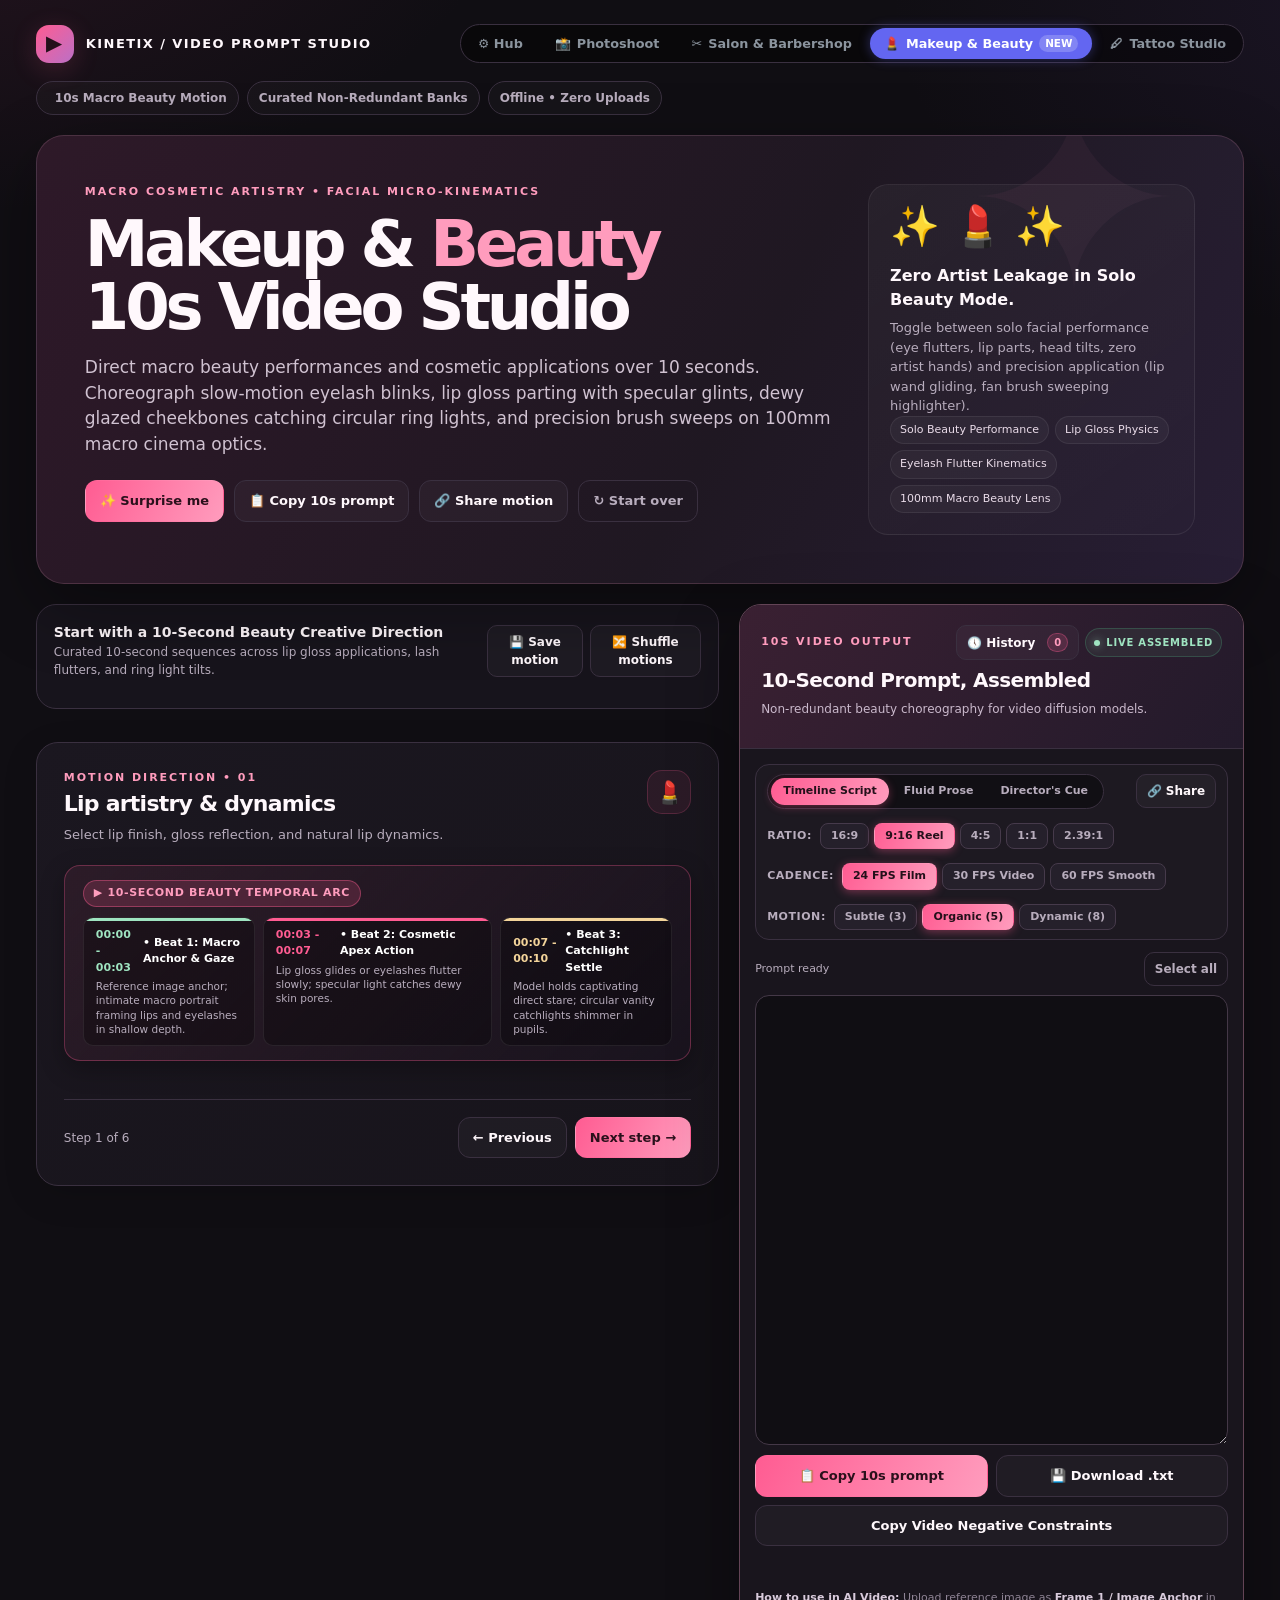
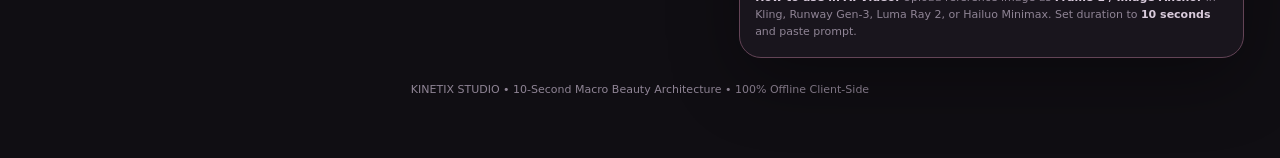
==== commit b2a383f2: "Overhaul UI, eliminate prompt redundancy, resolve cross-mode leaks, and clean encoding across all st" ====
--- a/makeup.html
+++ b/makeup.html
@@ -4,51 +4,78 @@
 <meta charset="utf-8">
 <meta name="viewport" content="width=device-width, initial-scale=1">
 <meta name="color-scheme" content="dark">
-<title>Kinetix / Makeup & Beauty 10-Second Video Studio</title>
+<title>Kinetix / Makeup &amp; Beauty 10s Video Studio</title>
 <link rel="stylesheet" href="css/shared.css">
+<style>
+.presentation-mode-toggle {
+  grid-column: 1 / -1;
+  display: flex;
+  align-items: center;
+  justify-content: space-between;
+  background: rgba(255, 255, 255, 0.04);
+  border: 1px solid var(--line);
+  padding: 12px 16px;
+  border-radius: 14px;
+  margin-bottom: 8px;
+}
+.presentation-mode-toggle strong { font-size: 13px; color: #fff; }
+.presentation-mode-toggle p { font-size: 11px; color: var(--muted); margin: 2px 0 0; }
+.solo-beauty-badge {
+  display: inline-flex;
+  align-items: center;
+  gap: 5px;
+  background: rgba(236, 72, 153, 0.15);
+  color: #f472b6;
+  font-size: 10.5px;
+  font-weight: 800;
+  padding: 3px 8px;
+  border-radius: 999px;
+  border: 1px solid rgba(236, 72, 153, 0.35);
+}
+</style>
 </head>
 <body>
 <div class="shell">
 <header class="topbar">
   <div class="brand">
-    <span class="brand-mark">▶</span>
+    <span class="brand-mark">&#9654;</span>
     <span>Kinetix / Video Prompt Studio</span>
   </div>
   <nav class="suite-nav" aria-label="Studio Switcher">
-    <a href="index.html" class="suite-nav-link" title="Kinetix Hub">✦ Hub</a>
-    <a href="photoshoot.html" class="suite-nav-link"><span class="studio-btn-icon">📸</span> Photoshoot</a>
-    <a href="salon.html" class="suite-nav-link"><span class="studio-btn-icon">💈</span> Salon & Barbershop</a>
-    <a href="makeup.html" class="suite-nav-link active"><span class="studio-btn-icon">💄</span> Makeup & Beauty <span class="nav-badge">NEW</span></a>
-    <a href="tattoo.html" class="suite-nav-link"><span class="studio-btn-icon">🖋️</span> Tattoo Studio</a>
+    <a href="index.html" class="suite-nav-link" title="Kinetix Hub">&#9881; Hub</a>
+    <a href="photoshoot.html" class="suite-nav-link"><span class="studio-btn-icon">&#128248;</span> Photoshoot</a>
+    <a href="salon.html" class="suite-nav-link"><span class="studio-btn-icon">&#9986;</span> Salon &amp; Barbershop</a>
+    <a href="makeup.html" class="suite-nav-link active"><span class="studio-btn-icon">&#128132;</span> Makeup &amp; Beauty <span class="nav-badge">NEW</span></a>
+    <a href="tattoo.html" class="suite-nav-link"><span class="studio-btn-icon">&#128394;</span> Tattoo Studio</a>
   </nav>
   <div class="top-meta">
-    <span class="pill"><span class="pill-dot-video"></span> 10s Cosmetic Dynamics</span>
-    <span class="pill" id="totalOptionCount">1,400+ beauty motion choices</span>
-    <span class="pill">Offline · Zero Uploads</span>
+    <span class="pill"><span class="pill-dot-video"></span> 10s Macro Beauty Motion</span>
+    <span class="pill" id="totalOptionCount">Curated Non-Redundant Banks</span>
+    <span class="pill">Offline &bull; Zero Uploads</span>
   </div>
 </header>
 
 <section class="hero">
   <div>
-    <div class="eyebrow" id="heroEyebrow">Macro Cosmetic Cinematography · 10-Second Beauty Video</div>
-    <h1 id="heroTitle">Makeup & <span>Beauty</span><br>10s Video Studio</h1>
-    <p id="heroDescription">Direct tactile, photorealistic 10-second beauty videos starting from your reference image. Choreograph lip gloss applications, eyelash blinks, dewy skin highlights catching vanity ring lights, slow-motion brush sweeps, and captivating smile breaks with zero plastic AI smoothing.</p>
+    <div class="eyebrow" id="heroEyebrow">Macro Cosmetic Artistry &bull; Facial Micro-Kinematics</div>
+    <h1 id="heroTitle">Makeup &amp; <span>Beauty</span><br>10s Video Studio</h1>
+    <p id="heroDescription">Direct macro beauty performances and cosmetic applications over 10 seconds. Choreograph slow-motion eyelash blinks, lip gloss parting with specular glints, dewy glazed cheekbones catching circular ring lights, and precision brush sweeps on 100mm macro cinema optics.</p>
     <div class="hero-actions">
-      <button class="btn btn-primary" id="randomTop">✦ Surprise me</button>
-      <button class="btn btn-secondary" id="copyTop">▣ Copy 10s makeup prompt</button>
-      <button class="btn btn-secondary" id="shareLookTop" type="button">🔗 Share motion</button>
-      <button class="btn btn-quiet" id="resetTop">↺ Start over</button>
+      <button class="btn btn-primary" id="randomTop">&#10024; Surprise me</button>
+      <button class="btn btn-secondary" id="copyTop">&#128203; Copy 10s prompt</button>
+      <button class="btn btn-secondary" id="shareLookTop" type="button">&#128279; Share motion</button>
+      <button class="btn btn-quiet" id="resetTop">&#8635; Start over</button>
     </div>
   </div>
   <aside class="hero-note">
-    <div class="sparkle">💄 ✨ 💄</div>
+    <div class="sparkle">&#10024; &#128132; &#10024;</div>
     <div>
-      <strong>Authentic Skin & Micro-Expressions.</strong>
-      <p>Direct authentic cosmetic textures, lip gloss specular highlights, and natural eye flutter across a 10-second cinematic timeline.</p>
+      <strong>Zero Artist Leakage in Solo Beauty Mode.</strong>
+      <p>Toggle between solo facial performance (eye flutters, lip parts, head tilts, zero artist hands) and precision application (lip wand gliding, fan brush sweeping highlighter).</p>
       <div class="tags">
-        <span class="tag">Lip Gloss Shimmer</span>
-        <span class="tag">Eyelash Flutter & Blinks</span>
-        <span class="tag">Visible Skin Pores</span>
+        <span class="tag">Solo Beauty Performance</span>
+        <span class="tag">Lip Gloss Physics</span>
+        <span class="tag">Eyelash Flutter Kinematics</span>
         <span class="tag">100mm Macro Beauty Lens</span>
       </div>
     </div>
@@ -60,12 +87,12 @@
   <section class="preset-strip">
     <div class="strip-head">
       <div>
-        <h2>Start with a 10-Second Beauty Motion Sequence</h2>
-        <p>Curated cosmetic choreography across lip gloss, highlighter sweeps, and vanity mirror glints.</p>
+        <h2>Start with a 10-Second Beauty Creative Direction</h2>
+        <p>Curated 10-second sequences across lip gloss applications, lash flutters, and ring light tilts.</p>
       </div>
       <div class="strip-actions">
-        <button class="btn btn-secondary btn-small" id="saveCustomLook" type="button">⭐ Save motion</button>
-        <button class="btn btn-secondary btn-small" id="shuffleLooks" type="button">↻ Shuffle motions</button>
+        <button class="btn btn-secondary btn-small" id="saveCustomLook" type="button">&#128190; Save motion</button>
+        <button class="btn btn-secondary btn-small" id="shuffleLooks" type="button">&#128256; Shuffle motions</button>
       </div>
     </div>
     <div class="preset-grid" id="presets"></div>
@@ -76,44 +103,47 @@
   <section class="step-card" id="stepCard">
     <div class="step-head">
       <div>
-        <div class="eyebrow" id="stepEyebrow">Beauty Motion · 01</div>
-        <h2 id="stepTitle">Lip artistry & dynamics</h2>
-        <p id="stepDescription">Select lip finish, gloss viscosity, and 10s lip movement dynamics.</p>
-      </div>
-      <div class="step-icon" id="stepIcon">💄</div>
-    </div>
-
-    <!-- 10s Timeline Preview Widget -->
+        <div class="eyebrow" id="stepEyebrow">Motion Direction &bull; 01</div>
+        <h2 id="stepTitle">Lip artistry &amp; dynamics</h2>
+        <p id="stepDescription">Select lip finish, gloss reflection, and natural lip dynamics.</p>
+      </div>
+      <div class="step-icon" id="stepIcon">&#128132;</div>
+    </div>
+
+    <!-- Visual 10s Timeline Preview Widget -->
     <div class="timeline-card" id="timelinePreview">
       <div class="timeline-head">
-        <span class="timeline-badge">▶ 10-Second Beauty Temporal Arc</span>
-        <small style="color: var(--muted); font-size: 11px;">Macro Cosmetic Progression</small>
+        <span class="timeline-badge">&#9654; 10-Second Beauty Temporal Arc</span>
+        <span id="presentationStatus"></span>
       </div>
       <div class="timeline-track">
         <div class="timeline-beat-card beat-1">
-          <div class="beat-time"><span style="color:var(--cyan)">00:00 - 00:03</span> · Beat 1: Beauty Anchor</div>
-          <div class="beat-label" id="beat1Text">Macro lens establishes reference model's facial structure; soft breathing and subtle parted lips.</div>
+          <div class="beat-time"><span style="color:var(--green)">00:00 - 00:03</span> &bull; Beat 1: Macro Anchor &amp; Gaze</div>
+          <div class="beat-label" id="beat1Text">Reference image anchor; intimate macro portrait framing lips and eyelashes in shallow depth.</div>
         </div>
         <div class="timeline-beat-card beat-2">
-          <div class="beat-time"><span style="color:var(--accent-video)">00:03 - 00:07</span> · Beat 2: Cosmetic Action Apex</div>
-          <div class="beat-label" id="beat2Text">Highlighter catches moving ring light; soft eyelash flutter and candid head tilt.</div>
+          <div class="beat-time"><span style="color:var(--pink)">00:03 - 00:07</span> &bull; Beat 2: Cosmetic Apex Action</div>
+          <div class="beat-label" id="beat2Text">Lip gloss glides or eyelashes flutter slowly; specular light catches dewy skin pores.</div>
         </div>
         <div class="timeline-beat-card beat-3">
-          <div class="beat-time"><span style="color:var(--pink2)">00:07 - 00:10</span> · Beat 3: Radiant Settle</div>
-          <div class="beat-label" id="beat3Text">Model holds captivating direct gaze into the lens; subtle knowing smirk breaks out.</div>
+          <div class="beat-time"><span style="color:var(--yellow)">00:07 - 00:10</span> &bull; Beat 3: Catchlight Settle</div>
+          <div class="beat-label" id="beat3Text">Model holds captivating direct stare; circular vanity catchlights shimmer in pupils.</div>
         </div>
       </div>
     </div>
 
+    <!-- Main Core Fields Grid -->
     <div class="field-grid" id="fields"></div>
+
+    <!-- Progressive Disclosure Fine-Tune Area -->
     <div id="fineTuneArea"></div>
     <div id="specialContent"></div>
     
     <div class="step-foot">
-      <span class="step-count" id="stepCount">Step 1 of 5</span>
+      <span class="step-count" id="stepCount">Step 1 of 6</span>
       <div class="step-buttons">
-        <button class="btn btn-secondary" id="prevStep">← Previous</button>
-        <button class="btn btn-primary" id="nextStep">Next step →</button>
+        <button class="btn btn-secondary" id="prevStep">&#8592; Previous</button>
+        <button class="btn btn-primary" id="nextStep">Next step &#8594;</button>
       </div>
     </div>
   </section>
@@ -122,14 +152,14 @@
 <aside class="preview">
   <div class="preview-head">
     <div class="preview-top">
-      <div class="eyebrow">10s Beauty Video Output</div>
+      <div class="eyebrow">10s Video Output</div>
       <div class="preview-top-actions">
-        <button class="btn btn-secondary btn-small" id="openHistoryBtn" type="button" title="View prompt history">🕒 History <span class="badge" id="historyBadge">0</span></button>
+        <button class="btn btn-secondary btn-small" id="openHistoryBtn" type="button" title="View prompt history">&#128340; History <span class="badge" id="historyBadge">0</span></button>
         <span class="live">Live Assembled</span>
       </div>
     </div>
-    <h2>10-Second Beauty Video, Assembled</h2>
-    <p>Choreographed for macro cosmetics & skin realism.</p>
+    <h2>10-Second Prompt, Assembled</h2>
+    <p>Non-redundant beauty choreography for video diffusion models.</p>
     <div class="summary" id="summary"></div>
   </div>
 
@@ -141,7 +171,7 @@
           <button type="button" class="seg-btn" id="btnFluidMode">Fluid Prose</button>
           <button type="button" class="seg-btn" id="btnDirectorMode">Director's Cue</button>
         </div>
-        <button class="btn btn-secondary btn-small" id="shareLookBtn" type="button" title="Copy shareable link">🔗 Share</button>
+        <button class="btn btn-secondary btn-small" id="shareLookBtn" type="button" title="Copy shareable link">&#128279; Share</button>
       </div>
 
       <div class="ratio-row">
@@ -179,18 +209,18 @@
       <button class="btn btn-quiet btn-small" id="selectPrompt">Select all</button>
     </div>
 
-    <textarea class="prompt-area" id="prompt" spellcheck="false" aria-label="Generated 10-second makeup prompt"></textarea>
+    <textarea class="prompt-area" id="prompt" spellcheck="false" aria-label="Generated 10-second video prompt"></textarea>
 
     <div class="preview-buttons">
-      <button class="btn btn-primary" id="copy">▣ Copy 10s prompt</button>
-      <button class="btn btn-secondary" id="download">↓ Download .txt</button>
-      <button class="btn btn-secondary span2" id="copyNegative">Copy makeup negative prompt</button>
+      <button class="btn btn-primary" id="copy">&#128203; Copy 10s prompt</button>
+      <button class="btn btn-secondary" id="download">&#128190; Download .txt</button>
+      <button class="btn btn-secondary span2" id="copyNegative">Copy Video Negative Constraints</button>
     </div>
     <div class="toast" id="toast" role="status" aria-live="polite"></div>
   </div>
 
   <div class="preview-help">
-    <strong>How to use in AI Video:</strong> Upload your reference photo into Kling, Runway Gen-3, Luma Ray 2, or Hailuo Minimax as the <strong>First Frame Anchor</strong>. Set duration to <strong>10 seconds</strong> and paste this prompt.
+    <strong>How to use in AI Video:</strong> Upload reference image as <strong>Frame 1 / Image Anchor</strong> in Kling, Runway Gen-3, Luma Ray 2, or Hailuo Minimax. Set duration to <strong>10 seconds</strong> and paste prompt.
   </div>
 </aside>
 </div>
@@ -199,95 +229,98 @@
 <div class="history-modal" id="historyModal">
   <div class="history-head">
     <div>
-      <h3>Makeup Video Prompt History</h3>
-      <p>Recent prompts and beauty motions saved this session.</p>
-    </div>
-    <div>
+      <h3>10s Beauty Video Prompt History</h3>
+      <p>Recent prompts and motions saved this session.</p>
+    </div>
+    <div class="history-head-actions">
       <button class="btn-quiet btn-small" id="clearHistoryBtn" type="button">Clear</button>
-      <button class="btn-quiet btn-small" id="closeHistoryBtn" type="button">✕ Close</button>
+      <button class="btn-quiet btn-small" id="closeHistoryBtn" type="button">&#10005; Close</button>
     </div>
   </div>
   <div class="history-list" id="historyList"></div>
 </div>
 <div class="modal-backdrop" id="historyBackdrop"></div>
 
-<p class="fineprint">KINETIX BEAUTY STUDIO · 10-Second Macro Makeup Video Architecture · 100% Offline Client-Side</p>
+<p class="fineprint">KINETIX STUDIO &bull; 10-Second Macro Beauty Architecture &bull; 100% Offline Client-Side</p>
 </div>
 
 <script>
 (()=>{
 const O = (label, text=label, desc='', cat='General') => ({ label, text, desc, cat });
 
-// OPTION BANKS: Lip Artistry & Dynamics
-const lipArtistry = [
-  O('High-shine glazed lip gloss (glass sheen)', 'ultra-glossy clear glass lip gloss over a soft nude-pink liner, with luminous mirror-like specular highlights catching the vanity light'),
-  O('Velvet-matte bold crimson red lip', 'a velvety-matte crimson red lip with razor-crisp outer vermilion border definition and rich saturated pigmentation'),
-  O('Juicy berry stained lip with moisture sheen', 'a deep berry-tinted lip stain with sheer glossy center gradient and natural soft-focus edges'),
-  O('Warm caramel nude satin lipstick', 'a warm caramel-nude satin lipstick with creamy texture and subtle luminous dimension')
+// ==========================================
+// DEDUPLICATED OPTION BANKS: MAKEUP & BEAUTY
+// ==========================================
+const lipLook = [
+  O('Ultra-glossy clear glass lip over nude liner', 'ultra-glossy clear glass lip gloss over a soft nude-pink liner, with luminous mirror-like specular highlights catching the vanity light'),
+  O('Velvet-matte bold crimson red lip', 'a velvet-matte crimson red lip with crisp razor-sharp outer contour, softly parted in confident posture'),
+  O('Plump berry tinted hydration with dewy sheen', 'hydrated plump lips with a subtle sheer berry stain and realistic moisture sheen'),
+  O('Peachy nude satin finish with blurred edges', 'a soft peachy-nude satin lip finish with delicately blurred natural borders')
 ];
 
-const lipMotion = [
-  O('Soft breath parting lips into subtle smirk', 'lips start softly resting together, gradually parting as she releases a subtle candid breath and curves into a knowing smirk'),
-  O('Pressing lips together to distribute gloss', 'gently presses her upper and lower lips together in a natural motion, creating realistic gloss adhesion and specular light glint'),
-  O('Index finger tapping bottom lip playfully', 'playfully raises her manicured index finger to tap the center of her bottom lip before smiling'),
-  O('Parted lips holding intense high-fashion gaze', 'keeps lips subtly parted with relaxed natural tension while maintaining an intense gaze into the camera')
+const eyeLook = [
+  O('Long feathery individual lashes with feline flick', 'long feathery individual lash extensions with a crisp black winged liquid eyeliner flick accentuating almond eye contour'),
+  O('Soft bronze shimmer with smudged lower lashline', 'warm bronze eyeshadow with subtle golden micro-shimmer across eyelids and a softly smudged lower lashline'),
+  O('Clean minimalist defined brows & curled natural lashes', 'naturally brushed feathered brow lamination paired with clean curled lashes and clear mascara definition'),
+  O('Smoky espresso liner with golden inner-corner highlight', 'a smudged espresso brown pencil liner with a glowing champagne-gold highlight at the inner eye tear ducts')
 ];
 
-// OPTION BANKS: Eye Dynamics & Gaze
-const eyeArtistry = [
-  O('Fluffy feathered lashes & winged liquid liner', 'long feathery individual lash extensions with a crisp black winged liquid eyeliner flick accentuating almond eye contour'),
-  O('Smoky bronze shimmer eye with golden glints', 'soft smoky bronze eyeshadow blended across the crease, dusted with delicate golden micro-shimmer that catches the light'),
-  O('Clean minimalist eye with curled glossy lashes', 'barely-there champagne shimmer across the lids paired with lifted, separated, deep-black glossy mascara'),
-  O('Graphic editorial double-wing liner', 'a modern high-fashion double-winged liner with sharp geometric precision and inner corner highlight')
+const complexion = [
+  O('Glazed-donut dewy skin with visible natural pores', 'ultra-hydrated glazed-donut skin finish with dewy cheekbone highlights, visible authentic skin pores, and natural facial asymmetry'),
+  O('Soft velvet-satin finish with natural cheek flush', 'a refined velvet-satin complexion with a natural warm peach blush on high cheekbones and realistic skin texture'),
+  O('Sun-kissed bronze radiance with dewy bridge of nose', 'sun-kissed golden radiance with soft bronzer across cheekbones, subtle freckles, and a delicate highlight on the bridge of the nose')
 ];
 
-const eyeMotion = [
-  O('Slow deliberate eye blink & gaze return', 'delicately blinks her eyes in slow motion, eyelashes fluttering down and softly opening to lock eyes directly with the camera'),
-  O('Looking thoughtfully away then turning to camera', 'starts gazing thoughtfully off-camera left, then smoothly rotates her eyes and chin to meet the lens with a warm sparkle'),
-  O('Looking down at lipstick then looking up with smile', 'glances down at her reflection, then raises her gaze into the lens with a confident candid smile'),
-  O('Unblinking magnetic beauty gaze', 'holds a steady, captivating, unblinking high-fashion gaze into the macro lens with subtle iris reflections')
+// 10s Choreography for Solo Beauty Mode (Zero Artist)
+const choreographySolo = [
+  O('Slow-motion eyelash flutter & direct gaze lock',
+    'Between 00:00 and 00:04 her eyes are cast gently downward, displaying shimmering bronze eyeshadow across eyelids; at 00:05 her long feathery eyelashes flutter in slow motion and slowly lift upward; from 00:07 to 00:10 she locks an intimate, luminous direct gaze into the camera lens with softly parted lips',
+    'Eyelash Flutter & Gaze Lock'),
+  O('Head tilt & ring light specular glide',
+    'Between 00:00 and 00:04 framed in tight macro portrait; at 00:05 she slowly tilts her head from left to right as the circular vanity ring light glides across her high cheekbones and lip gloss; from 00:07 to 00:10 settles facing keylight with a soft, knowing candid smile',
+    'Head Tilt & Specular Glide'),
+  O('Subtle lip parting breath & candid smirk',
+    'Between 00:00 and 00:04 lips start resting gently closed; at 00:05 she exhales a subtle candid breath, lips parting softly to reveal healthy white teeth while glass gloss reflects specular highlights; from 00:07 to 00:10 curves into a confident editorial smirk',
+    'Lip Parting Breath & Smirk')
 ];
 
-// OPTION BANKS: Complexion & Skin Dewiness
-const complexion = [
-  O('Dewy glazed-donut skin glow with visible pores', 'ultra-hydrated glazed-donut skin finish with dewy cheekbone highlights, visible authentic skin pores, and natural facial asymmetry'),
-  O('Golden-hour cheekbone contour & peach blush', 'warm bronze contour sculpting the cheekbones paired with luminous peach-pink blush that glows under key lighting'),
-  O('Soft-matte velvet complexion with radiant high points', 'a modern cloud-skin finish: velvety soft-matte T-zone balanced by gleaming high-points on the cheekbones, brow bone, and nose bridge'),
-  O('Subtle shimmer body oil on collarbones', 'subtle golden shimmer oil highlighting the collarbones and neck contour, catching glancing light as she moves')
+// 10s Choreography for Artist Application Mode
+const choreographyArtist = [
+  O('Highlighter fan brush sweep across cheekbone',
+    'Between 00:00 and 00:04 model holds her head poised; at 00:05 a fluffy makeup fan brush sweeps softly along her high cheekbone ridge, micro-pearl particles catching the light; from 00:07 to 00:10 the brush lifts away as her dewy cheekbone gleams under the keylight',
+    'Fan Brush Cheekbone Sweep'),
+  O('Lip gloss precision wand glide & press',
+    'Between 00:00 and 00:04 model keeps lips parted; at 00:05 a precision silicone gloss wand glides smoothly across her lower lip, depositing high-shine mirror glaze; from 00:07 to 00:10 she gently presses her lips together and releases with high-gloss specular shine',
+    'Lip Wand Precision Glide'),
+  O('Eyelash spoolie brush comb & lift',
+    'Between 00:00 and 00:04 eyes look straight ahead; at 00:05 a slender mascara spoolie combs through the tips of her upper lashes, separating individual strands; from 00:07 to 00:10 the tool clears the frame as she blinks softly into the lens',
+    'Eyelash Spoolie Comb')
 ];
 
-// OPTION BANKS: 10s Beauty Action Choreography
-const beautyAction10s = [
-  O('Cheekbone highlighter sweep with fan brush', 'Highlighter Brush Sweep & Glow', 'Begins in three-quarter profile; at 00:02 a soft fluffy fan brush gently sweeps across her cheekbone, leaving a trail of shimmering champagne highlight; at 00:05 brush moves away, light catches the freshly illuminated bone structure; at 00:08 she turns to camera with a radiant smile'),
-  O('Applying lip gloss wand & pressing lips', 'Lip Gloss Wand Touch-up', 'At 00:01 she delicately glides a high-shine gloss wand across her bottom lip; at 00:04 lowers the wand and presses her lips together in a natural, candid gesture; at 00:07 glances directly into the lens, holding a confident, glamorous expression'),
-  O('Hand mirror angle check & hair tuck', 'Hand Mirror Reflection & Tuck', 'At 00:02 holds up an antique gold hand mirror, admiring her fresh makeup with a subtle head tilt; at 00:05 reaches up with her free hand to tuck hair behind ear; at 00:08 lowers mirror and looks straight into the camera lens with approving smirk'),
-  O('Slow 45° rotation into vanity ring light', 'Vanity Ring Light Turn', 'Subject starts with head turned slightly sideways; between 00:00 and 00:06 she smoothly rotates her head toward the illuminated circular ring light; pupils catch brilliant circular catchlights while cheekbone highlights flare; holds radiant gaze from 00:07 to 00:10')
+const cameraOptics = [
+  O('100mm Macro Cinema Prime at f/1.8', '100mm macro cinema prime lens at f/1.8 with razor-sharp focal plane on eyelashes and lips, melting background into buttery bokeh'),
+  O('85mm Portrait Prime with slow dolly push-in', '85mm f/1.4 cinema prime with a gentle, imperceptible dolly push-in tracking from bust into tight beauty framing'),
+  O('50mm Natural Perspective at f/1.4', '50mm f/1.4 lens capturing intimate beauty framing with natural human optical perspective')
 ];
 
-// OPTION BANKS: Macro Camera & Vanity Light
-const macroCamera = [
-  O('100mm Macro prime with shallow depth of field', 'shot on 100mm macro cinema prime at f/1.8, razor-sharp focus on eyelashes and lip gloss texture with creamy background blur'),
-  O('Slow macro push-in from lips to eyes', 'camera executes an intimate, ultra-smooth macro push-in tracking vertically from her parted lips upward to her eyes'),
-  O('Gliding lateral beauty slider past vanity lights', 'a smooth horizontal slider tracking across her profile, revealing the soft glow of vanity mirror bulbs in the background'),
-  O('Subtle handheld macro breathing', 'subtle handheld organic camera breathing that keeps the macro perspective grounded, authentic, and intimate')
+const vanityLighting = [
+  O('Circular vanity ring light (halo catchlights)', 'large circular vanity ring light placed directly in front, casting signature circular halo catchlights in her pupils and wrapping soft illumination around her face'),
+  O('Softbox key with warm honeycomb rim light', 'large diffused key light from 45 degrees paired with a warm golden honeycomb rim light tracing the jawline and temple'),
+  O('Natural diffused daylight from vanity window', 'soft directional daylight streaming from a nearby studio window, producing gentle pastel gradients and realistic skin scattering')
 ];
 
-const vanityLighting = [
-  O('Luminous circular ring light catchlights', 'large circular vanity ring light placed directly in front, casting signature circular halo catchlights in her pupils and wrapping soft illumination around the face'),
-  O('Dual softbox key + warm tungsten hair light', 'soft diffused daylight beauty keylight paired with warm tungsten rim light skimming across her hair and shoulders'),
-  O('Dramatic glancing sidelight with golden bounce', 'raking side illumination emphasizing facial bone structure, with warm gold reflector fill preventing harsh shadows')
+// Checks
+const finishChecks = [
+  { id: 'identity', label: 'Strict identity preservation from reference image', detail: 'Lock exact facial features, bone structure, and warm Indian skin tone from reference.', checked: true },
+  { id: 'skinRealism', label: 'Authentic skin texture & visible pores', detail: 'Realistic epidermal pores, natural micro-details; strictly avoid waxy, plastic, or airbrushed AI sheen.', checked: true },
+  { id: 'glossPhysics', label: 'Specular gloss physics (no pixel melting)', detail: 'Lip gloss reflections follow physical optical angles without digital artifacts or warping.', checked: true },
+  { id: 'eyeMechanics', label: 'Natural blink speed & ocular moisture', detail: 'Believable human blinking mechanics with natural moisture shine; zero pupil duplication.', checked: true },
+  { id: 'antiWarp', label: 'Temporal cosmetic stability', detail: 'Zero tool morphing, no disappearing brushes, and no double eyelids across all 10 seconds.', checked: true }
 ];
 
-// Finish Checks
-const finishChecks = [
-  { id: 'identity', label: 'Preserve recognizable facial identity', detail: 'Strictly retain the reference woman\'s natural eye shape, bone structure, and warm Indian skin tone across the video.', checked: true },
-  { id: 'naturalSkin', label: 'Visible skin pores & natural texture', detail: 'Render genuine skin texture with visible pores and realistic moisture; strictly no plastic, waxy, or airbrushed AI filters.', checked: true },
-  { id: 'lipRealism', label: 'Natural lip gloss specular physics', detail: 'Lip gloss reflects light organically as lips move without synthetic rubbery texture or weird pixel melting.', checked: true },
-  { id: 'eyeRealism', label: 'Plausible eye blinks & moisture sheen', detail: 'Natural human blink duration (0.2s); authentic iris detail and cornea light reflections without double pupils.', checked: true },
-  { id: 'antiWarp', label: 'Anti-morphing & temporal stability', detail: 'Zero facial distortion, no morphing teeth or lip edges, and continuous temporal stability across all 10 seconds.', checked: true }
-];
-
-let activeSection = 'lipLook';
+// State
+let activeSection = 'lips';
+let presentationMode = 'solo'; // 'solo' | 'artist'
 let activeRatio = '9:16';
 let activeFps = '24fps';
 let activeMotion = 'Organic (5/10)';
@@ -299,72 +332,68 @@
 finishChecks.forEach(c => checkState[c.id] = c.checked);
 
 const sections = [
-  { id: 'lipLook', name: 'Lip artistry & dynamics', icon: '💄', desc: 'Lipstick shade, gloss viscosity, and lip movement dynamics.' },
-  { id: 'eyeLook', name: 'Eye dynamics & gaze', icon: '👁️', desc: 'Eyeliner, lash flutter, micro-blinks, and gaze shifts.' },
-  { id: 'complexion', name: 'Complexion & skin dewiness', icon: '✨', desc: 'Highlighter, contour, dewy glow, and authentic skin pores.' },
-  { id: 'beautyAction', name: '10s Beauty choreography', icon: '▶', desc: 'Brush sweeps, mirror checks, lip touch-ups, and head turns.' },
-  { id: 'macroCamera', name: 'Macro camera & vanity light', icon: '🎥', desc: '100mm macro lenses, ring light catchlights, and sliders.' },
-  { id: 'finish', name: 'Finish & realism guardrails', icon: '🛡️', desc: 'Zero plastic skin, reference identity lock, and video negative constraints.' }
+  { id: 'lips', name: 'Lip artistry & dynamics', icon: '&#128132;', desc: 'Lipstick finishes, high-shine gloss, and lip dynamics.' },
+  { id: 'eyes', name: 'Eye dynamics & gaze', icon: '&#128065;', desc: 'Eyelash flutter, liner flicks, and gaze direction.' },
+  { id: 'skin', name: 'Complexion & skin dewiness', icon: '&#10024;', desc: 'Dewy skin pores, cheekbone blush, and bronzer.' },
+  { id: 'presentation', name: 'Mode & application', icon: '&#128396;', desc: 'Solo beauty performance or precision artist application.' },
+  { id: 'camera', name: 'Macro optics & lighting', icon: '&#127910;', desc: '100mm macro primes, ring lights, and halo catchlights.' },
+  { id: 'finish', name: 'Finish & video guardrails', icon: '&#128737;', desc: 'Identity locking, anti-warp directives, and negative exclusions.' }
 ];
 
 const fields = {
-  lipArtistry: { section: 'lipLook', label: 'Lip Artistry & Pigment Finish', opts: lipArtistry, def: 0 },
-  lipMotion: { section: 'lipLook', label: 'Lip Action & Micro-Movement (10s)', opts: lipMotion, def: 0 },
-  eyeArtistry: { section: 'eyeLook', label: 'Eye Makeup & Lashes', opts: eyeArtistry, def: 0 },
-  eyeMotion: { section: 'eyeLook', label: 'Eye Blink & Gaze Trajectory (10s)', opts: eyeMotion, def: 0 },
-  complexion: { section: 'complexion', label: 'Skin Dewiness & Highlighting', opts: complexion, def: 0 },
-  beautyAction10s: { section: 'beautyAction', label: '10-Second Beauty Action Choreography', opts: beautyAction10s, def: 0 },
-  macroCamera: { section: 'macroCamera', label: 'Macro Lens & Camera Trajectory', opts: macroCamera, def: 0 },
-  vanityLighting: { section: 'macroCamera', label: 'Vanity Lighting & Catchlights', opts: vanityLighting, def: 0 }
+  lipLook: { section: 'lips', label: 'Lip Color & Specular Finish', opts: lipLook, def: 0 },
+  eyeLook: { section: 'eyes', label: 'Eye Makeup & Eyelash Styling', opts: eyeLook, def: 0 },
+  complexion: { section: 'skin', label: 'Skin Complexion & Dewy Finish', opts: complexion, def: 0 },
+  choreographySolo: { section: 'presentation', label: '10s Solo Beauty Choreography Arc', opts: choreographySolo, def: 0 },
+  choreographyArtist: { section: 'presentation', label: '10s Artist Application Choreography Arc', opts: choreographyArtist, def: 0 },
+  cameraOptics: { section: 'camera', label: 'Cinema Lens & Framing', opts: cameraOptics, def: 0 },
+  vanityLighting: { section: 'camera', label: 'Vanity Illumination & Catchlights', opts: vanityLighting, def: 0 }
 };
 
 Object.entries(fields).forEach(([k, f]) => {
   values[k] = f.opts[f.def || 0];
 });
 
+// Presets
 const presets = [
   {
-    title: 'High-Shine Gloss & Slow Eye Blink',
-    icon: '💄',
-    sub: 'Glazed Gloss · 100mm Macro · Ring Light',
+    title: 'Lip Gloss Glint & Slow-Motion Lash Flutter',
+    icon: '&#128132;',
+    sub: 'Solo Beauty &bull; Eyelash Flutter &bull; Glazed Lips &bull; Ring Light',
+    mode: 'solo',
     set: {
-      lipArtistry: lipArtistry[0], lipMotion: lipMotion[1],
-      eyeArtistry: eyeArtistry[0], eyeMotion: eyeMotion[0],
-      complexion: complexion[0], beautyAction10s: beautyAction10s[1],
-      macroCamera: macroCamera[0], vanityLighting: vanityLighting[0]
+      lipLook: lipLook[0], eyeLook: eyeLook[0], complexion: complexion[0],
+      choreographySolo: choreographySolo[0], cameraOptics: cameraOptics[0], vanityLighting: vanityLighting[0]
     }
   },
   {
-    title: 'Cheekbone Highlighter Brush Sweep',
-    icon: '✨',
-    sub: 'Fan Brush · Peach Blush · Lateral Slider',
+    title: 'Highlighter Fan Brush Cheekbone Sweep',
+    icon: '&#128396;',
+    sub: 'Artist Application &bull; Fan Brush Sweep &bull; Pearl Cheekbone',
+    mode: 'artist',
     set: {
-      lipArtistry: lipArtistry[3], lipMotion: lipMotion[0],
-      eyeArtistry: eyeArtistry[1], eyeMotion: eyeMotion[1],
-      complexion: complexion[1], beautyAction10s: beautyAction10s[0],
-      macroCamera: macroCamera[2], vanityLighting: vanityLighting[1]
+      lipLook: lipLook[2], eyeLook: eyeLook[1], complexion: complexion[0],
+      choreographyArtist: choreographyArtist[0], cameraOptics: cameraOptics[0], vanityLighting: vanityLighting[1]
     }
   },
   {
-    title: 'Velvet Red Lip & Cat-Eye Smirk',
-    icon: '💋',
-    sub: 'Velvet Matte Red · Parted Lips · Glancing Sidelight',
+    title: 'Velvet Matte Red Lip & Editorial Stare',
+    icon: '&#128065;',
+    sub: 'Solo Beauty &bull; Crimson Matte &bull; Feline Liner &bull; 85mm Prime',
+    mode: 'solo',
     set: {
-      lipArtistry: lipArtistry[1], lipMotion: lipMotion[0],
-      eyeArtistry: eyeArtistry[0], eyeMotion: eyeMotion[3],
-      complexion: complexion[2], beautyAction10s: beautyAction10s[3],
-      macroCamera: macroCamera[1], vanityLighting: vanityLighting[2]
+      lipLook: lipLook[1], eyeLook: eyeLook[0], complexion: complexion[1],
+      choreographySolo: choreographySolo[2], cameraOptics: cameraOptics[1], vanityLighting: vanityLighting[1]
     }
   },
   {
-    title: 'Antique Hand-Mirror Beauty Check',
-    icon: '🪞',
-    sub: 'Berry Stain · Hand Mirror · Soft Key',
+    title: 'Ring Light Head Tilt & Specular Glide',
+    icon: '&#10024;',
+    sub: 'Solo Beauty &bull; Head Tilt &bull; Specular Catchlights &bull; 100mm Macro',
+    mode: 'solo',
     set: {
-      lipArtistry: lipArtistry[2], lipMotion: lipMotion[2],
-      eyeArtistry: eyeArtistry[2], eyeMotion: eyeMotion[2],
-      complexion: complexion[0], beautyAction10s: beautyAction10s[2],
-      macroCamera: macroCamera[0], vanityLighting: vanityLighting[1]
+      lipLook: lipLook[0], eyeLook: eyeLook[2], complexion: complexion[2],
+      choreographySolo: choreographySolo[1], cameraOptics: cameraOptics[0], vanityLighting: vanityLighting[0]
     }
   }
 ];
@@ -389,101 +418,144 @@
   const s = sections.find(x => x.id === secId);
   if (!s) return;
   const idx = sections.indexOf(s);
-  el('stepEyebrow').textContent = `Beauty Motion · 0${idx+1}`;
+  el('stepEyebrow').textContent = `Motion Direction &bull; 0${idx+1}`;
   el('stepTitle').textContent = s.name;
   el('stepDescription').textContent = s.desc;
-  el('stepIcon').textContent = s.icon;
+  el('stepIcon').innerHTML = s.icon;
   el('stepCount').textContent = `Step ${idx+1} of ${sections.length}`;
   renderTabs();
   renderFields();
 }
 
+function createSelectField(id, f) {
+  const wrap = document.createElement('div');
+  wrap.className = 'field full';
+
+  const labelRow = document.createElement('div');
+  labelRow.className = 'label-row';
+  labelRow.innerHTML = `<label>${f.label}</label><span class="option-count">${f.opts.length} choices</span>`;
+  wrap.appendChild(labelRow);
+
+  const custom = document.createElement('div');
+  custom.className = 'custom-select';
+
+  const trigger = document.createElement('button');
+  trigger.type = 'button';
+  trigger.className = 'select-trigger';
+  trigger.innerHTML = `<span class="current">${values[id]?.label || f.opts[0].label}</span><span class="chevron">&#9662;</span>`;
+
+  const menu = document.createElement('div');
+  menu.className = 'select-menu';
+
+  const search = document.createElement('input');
+  search.type = 'text';
+  search.className = 'select-search';
+  search.placeholder = `Search ${f.label.toLowerCase()}...`;
+  menu.appendChild(search);
+
+  const list = document.createElement('div');
+  list.className = 'option-list';
+
+  f.opts.forEach(opt => {
+    const b = document.createElement('button');
+    b.type = 'button';
+    b.className = `choice ${values[id]?.label === opt.label ? 'selected' : ''}`;
+    b.innerHTML = `<span>${opt.label}</span>${values[id]?.label === opt.label ? '<span class="checkmark">&#10003;</span>' : ''}`;
+    b.addEventListener('click', () => {
+      values[id] = opt;
+      trigger.querySelector('.current').textContent = opt.label;
+      custom.classList.remove('open');
+      buildPrompt();
+    });
+    list.appendChild(b);
+  });
+
+  search.addEventListener('input', () => {
+    const q = search.value.toLowerCase().trim();
+    list.querySelectorAll('.choice').forEach(c => {
+      c.style.display = c.textContent.toLowerCase().includes(q) ? 'block' : 'none';
+    });
+  });
+
+  menu.appendChild(list);
+  custom.appendChild(trigger);
+  custom.appendChild(menu);
+
+  trigger.addEventListener('click', (e) => {
+    e.stopPropagation();
+    const wasOpen = custom.classList.contains('open');
+    document.querySelectorAll('.custom-select.open').forEach(x => x.classList.remove('open'));
+    if (!wasOpen) {
+      custom.classList.add('open');
+      search.value = '';
+      list.querySelectorAll('.choice').forEach(c => c.style.display = 'block');
+      search.focus();
+    }
+  });
+
+  wrap.appendChild(custom);
+  return wrap;
+}
+
 function renderFields() {
   const host = el('fields');
+  const fineArea = el('fineTuneArea');
   host.innerHTML = '';
+  fineArea.innerHTML = '';
 
   if (activeSection === 'finish') {
     renderFinishSection(host);
     return;
   }
 
-  const secFields = Object.entries(fields).filter(([k, f]) => f.section === activeSection);
+  // Presentation mode switcher
+  if (activeSection === 'presentation') {
+    const toggleCard = document.createElement('div');
+    toggleCard.className = 'presentation-mode-toggle';
+    toggleCard.innerHTML = `
+      <div>
+        <strong>Presentation Mode</strong>
+        <p>Choose between solo facial performance or precision artist cosmetic application.</p>
+      </div>
+      <div class="seg-control">
+        <button type="button" class="seg-btn ${presentationMode === 'solo' ? 'active' : ''}" id="btnModeSolo">Solo Beauty Performance</button>
+        <button type="button" class="seg-btn ${presentationMode === 'artist' ? 'active' : ''}" id="btnModeArtist">Artist Application</button>
+      </div>
+    `;
+    toggleCard.querySelector('#btnModeSolo').addEventListener('click', () => {
+      presentationMode = 'solo';
+      renderFields();
+      buildPrompt();
+      toast('Switched to Solo Beauty Performance (Zero Artist Hands).');
+    });
+    toggleCard.querySelector('#btnModeArtist').addEventListener('click', () => {
+      presentationMode = 'artist';
+      renderFields();
+      buildPrompt();
+      toast('Switched to Artist Cosmetic Application (Brushes & Wands active).');
+    });
+    host.appendChild(toggleCard);
+  }
+
+  // Filter fields
+  const secFields = Object.entries(fields).filter(([k, f]) => {
+    if (f.section !== activeSection) return false;
+    if (activeSection === 'presentation') {
+      if (presentationMode === 'solo' && k === 'choreographyArtist') return false;
+      if (presentationMode === 'artist' && k === 'choreographySolo') return false;
+    }
+    return true;
+  });
 
   secFields.forEach(([id, f]) => {
-    const wrap = document.createElement('div');
-    wrap.className = `field ${id === 'beautyAction10s' || id === 'macroCamera' ? 'full' : ''}`;
-
-    const labelRow = document.createElement('div');
-    labelRow.className = 'label-row';
-    labelRow.innerHTML = `<label>${f.label}</label><span class="option-count">${f.opts.length} choices</span>`;
-    wrap.appendChild(labelRow);
-
-    const custom = document.createElement('div');
-    custom.className = 'custom-select';
-
-    const trigger = document.createElement('button');
-    trigger.type = 'button';
-    trigger.className = 'select-trigger';
-    trigger.innerHTML = `<span class="current">${values[id]?.label || f.opts[0].label}</span><span class="chevron">⌄</span>`;
-
-    const menu = document.createElement('div');
-    menu.className = 'select-menu';
-
-    const search = document.createElement('input');
-    search.type = 'text';
-    search.className = 'select-search';
-    search.placeholder = `Search ${f.label.toLowerCase()}...`;
-    menu.appendChild(search);
-
-    const list = document.createElement('div');
-    list.className = 'option-list';
-
-    f.opts.forEach(opt => {
-      const b = document.createElement('button');
-      b.type = 'button';
-      b.className = `choice ${values[id]?.label === opt.label ? 'selected' : ''}`;
-      b.innerHTML = `<span>${opt.label}</span>${values[id]?.label === opt.label ? '<span class="checkmark">✓</span>' : ''}`;
-      b.addEventListener('click', () => {
-        values[id] = opt;
-        trigger.querySelector('.current').textContent = opt.label;
-        custom.classList.remove('open');
-        buildPrompt();
-      });
-      list.appendChild(b);
-    });
-
-    search.addEventListener('input', () => {
-      const q = search.value.toLowerCase().trim();
-      list.querySelectorAll('.choice').forEach(c => {
-        c.style.display = c.textContent.toLowerCase().includes(q) ? 'block' : 'none';
-      });
-    });
-
-    menu.appendChild(list);
-    custom.appendChild(trigger);
-    custom.appendChild(menu);
-
-    trigger.addEventListener('click', (e) => {
-      e.stopPropagation();
-      const wasOpen = custom.classList.contains('open');
-      document.querySelectorAll('.custom-select.open').forEach(x => x.classList.remove('open'));
-      if (!wasOpen) {
-        custom.classList.add('open');
-        search.value = '';
-        list.querySelectorAll('.choice').forEach(c => c.style.display = 'block');
-        search.focus();
-      }
-    });
-
-    wrap.appendChild(custom);
-    host.appendChild(wrap);
+    host.appendChild(createSelectField(id, f));
   });
 }
 
 function renderFinishSection(host) {
   const wrap = document.createElement('div');
   wrap.className = 'field full';
-  wrap.innerHTML = `<div class="label-row"><label>Beauty 10-Second Video Guardrails & Skin Realism</label></div>`;
+  wrap.innerHTML = `<div class="label-row"><label>10-Second Macro Beauty Consistency Guardrails</label></div>`;
 
   const checksDiv = document.createElement('div');
   checksDiv.className = 'checks';
@@ -513,6 +585,7 @@
   document.querySelectorAll('.custom-select.open').forEach(x => x.classList.remove('open'));
 });
 
+// Presets
 function renderPresets() {
   const pHost = el('presets');
   pHost.innerHTML = '';
@@ -526,89 +599,111 @@
       <small>${p.sub}</small>
     `;
     card.addEventListener('click', () => {
+      if (p.mode) presentationMode = p.mode;
       Object.assign(values, p.set);
       renderFields();
       buildPrompt();
-      toast(`Applied beauty motion: ${p.title}`);
+      toast(`Applied 10s beauty motion: ${p.title}`);
     });
     pHost.appendChild(card);
   });
 }
 
+// Build Prompt
 function buildPrompt() {
+  el('presentationStatus').innerHTML = presentationMode === 'solo'
+    ? `<span class="solo-beauty-badge">&#10003; Solo Beauty (Zero Artist Hands)</span>`
+    : `<span style="color:var(--muted); font-size:11px;">Artist Application</span>`;
+
+  const choreo = presentationMode === 'solo'
+    ? (values.choreographySolo?.text || '')
+    : (values.choreographyArtist?.text || '');
+
+  let beat1Prose = '';
+  let beat2Prose = '';
+  let beat3Prose = '';
+
+  if (presentationMode === 'solo') {
+    beat1Prose = `Video opens on an intimate macro portrait framing her face and lips. Shot on ${values.cameraOptics?.text || ''}. Natural chest breathing, subtle eye contact.`;
+    beat2Prose = `Core dynamic action: ${choreo}. Glazed lip gloss catches specular highlights organically without digital warping.`;
+    beat3Prose = `Camera holds razor-sharp focal lock. Model locks her magnetic direct gaze into the lens with a subtle knowing smirk as specular highlights settle.`;
+  } else {
+    beat1Prose = `Video opens on the model holding poised head posture in macro framing. Shot on ${values.cameraOptics?.text || ''}. Cosmetic applicator approaches.`;
+    beat2Prose = `Core dynamic cosmetic action: ${choreo}. Skin texture responds naturally to light touch.`;
+    beat3Prose = `The applicator clears the frame smoothly. Model turns slightly toward keylight, admiring the finished application with an approving candid smile.`;
+  }
+
+  el('beat1Text').textContent = `[00:00-00:03] ${beat1Prose}`;
+  el('beat2Text').textContent = `[00:03-00:07] ${beat2Prose}`;
+  el('beat3Text').textContent = `[00:07-00:10] ${beat3Prose}`;
+
   const lines = [];
-  const checks = [];
-
-  if (checkState.identity) checks.push('Strictly preserve the same adult woman from the reference image, retaining her recognizable facial bone structure, warm Indian skin tone, and eye shape across all 10 seconds.');
-  if (checkState.naturalSkin) checks.push('Skin pore fidelity: Authentic visible skin pores, natural light scattering, and soft fine facial asymmetry; strictly avoid airbrushed, plastic, or waxy CGI smoothing.');
-  if (checkState.lipRealism) checks.push('Authentic lip gloss physics: Glazed gloss highlights reflect light naturally without digital warping, pixel artifacts, or unnatural rubbery lip deformation.');
-  if (checkState.eyeRealism) checks.push('Realistic eye mechanics: Natural blink speed and believable ocular moisture sheen without pupil duplication or frozen plastic gaze.');
-  if (checkState.antiWarp) checks.push('Strict temporal stability: Zero tool warping, no dissolving cosmetic brushes, no warping teeth, and no temporal jitter across all frames.');
-
-  const choreo = values.beautyAction10s?.text || '';
-
-  el('beat1Text').textContent = `[00:00-00:03] Starting from reference image in macro framing. ${values.lipArtistry?.text || ''}.`;
-  el('beat2Text').textContent = `[00:03-00:07] Core beauty apex: ${choreo}. ${values.macroCamera?.text || ''}.`;
-  el('beat3Text').textContent = `[00:07-00:10] Radiant settle: Cheekbones catch vanity ring light; model locks direct magnetic gaze into the lens.`;
 
   if (outputFormat === 'timeline') {
     lines.push('REFERENCE-IMAGE TO 10-SECOND MACRO BEAUTY & MAKEUP VIDEO');
     lines.push('');
     lines.push('INITIAL FRAME ANCHOR (00:00):');
-    lines.push('• Begins seamlessly from the reference image, locking the female model\'s identity, bone structure, and facial proportions in macro focus.');
+    lines.push('• Begins seamlessly from the reference image, locking the female model's recognizable facial structure, Indian heritage, and bone structure in macro focus.');
+    if (presentationMode === 'solo') {
+      lines.push('• Solo Beauty Directive: Strictly solo female subject only; zero makeup artist hands, applicators, or secondary person in the frame.');
+    } else {
+      lines.push('• Application Directive: Precision cosmetic applicator in action, focused strictly on the female model's facial canvas.');
+    }
     lines.push('');
-    lines.push('BEAUTY & COSMETIC ARTISTRY:');
-    lines.push(`• Lip Artistry: ${values.lipArtistry?.text || ''}. Dynamics: ${values.lipMotion?.text || ''}.`);
-    lines.push(`• Eye Dynamics: ${values.eyeArtistry?.text || ''}. Gaze: ${values.eyeMotion?.text || ''}.`);
+    lines.push('10-SECOND SYNCHRONIZED BEAUTY TEMPORAL ARC:');
+    lines.push(`[00:00 - 00:03 | BEAT 1 - BEAUTY ANCHOR & INITIAL FOCUS]:`);
+    lines.push(beat1Prose);
+    lines.push('');
+    lines.push(`[00:03 - 00:07 | BEAT 2 - COSMETIC APEX ACTION]:`);
+    lines.push(beat2Prose);
+    lines.push('');
+    lines.push(`[00:07 - 00:10 | BEAT 3 - SPECULAR CATCHLIGHT SETTLE]:`);
+    lines.push(beat3Prose);
+    lines.push('');
+    lines.push('COSMETIC ARTISTRY & SKIN CONTINUITY:');
+    lines.push(`• Lip Artistry: ${values.lipLook?.text || ''}.`);
+    lines.push(`• Eye Makeup: ${values.eyeLook?.text || ''}.`);
     lines.push(`• Complexion & Glow: ${values.complexion?.text || ''}.`);
     lines.push('');
-    lines.push('10-SECOND SYNCHRONIZED BEAUTY TEMPORAL ARC:');
-    lines.push('[00:00 - 00:03 | BEAT 1 - BEAUTY ANCHOR & INITIAL FOCUS]:');
-    lines.push(`The video opens on an intimate macro portrait framing her face and lips. ${values.macroCamera?.text || ''}. Subtle natural breathing, delicate lip parting, and authentic skin pores catching the light.`);
-    lines.push('');
-    lines.push('[00:03 - 00:07 | BEAT 2 - COSMETIC ACTION APEX]:');
-    lines.push(`The primary beauty motion unfolds: ${choreo}. ${values.eyeMotion?.text || ''}. Highlighting powder or gloss catches the shifting light angle with radiant specular reflections.`);
-    lines.push('');
-    lines.push('[00:07 - 00:10 | BEAT 3 - RADIANT GAZE CADENCE]:');
-    lines.push('Camera movement softly decelerates. The model locks her magnetic, captivating direct gaze into the lens, her lips breaking into a subtle knowing smirk as the specular highlights settle.');
-    lines.push('');
     lines.push('CINEMATOGRAPHY & LIGHTING:');
-    lines.push(`• Macro Optics: ${values.macroCamera?.text || ''}. Aspect ratio: ${activeRatio}. Cadence: ${activeFps}. Motion Intensity: ${activeMotion}.`);
+    lines.push(`• Macro Optics: Shot on ${values.cameraOptics?.text || ''}. Aspect ratio: ${activeRatio}. Cadence: ${activeFps}. Motion Intensity: ${activeMotion}.`);
     lines.push(`• Vanity Illumination: ${values.vanityLighting?.text || ''}.`);
     lines.push('');
-    lines.push('TEMPORAL PRESERVATION & REALISM RULES:');
-    checks.forEach(c => lines.push(`• ${c}`));
+    lines.push('TEMPORAL PRESERVATION CONSTRAINTS:');
+    lines.push('• Strict identity lock to reference image, authentic visible skin pores, natural lip gloss specular physics, 24fps cinematic motion blur, and zero tool or eyelid morphing across all 10 seconds.');
   } else if (outputFormat === 'fluid') {
-    lines.push(`A stunning 10-second macro beauty video starting from the reference image. The video features the same adult woman with identical facial features and warm skin tone throughout. Featuring ${values.lipArtistry?.text || ''} and ${values.eyeArtistry?.text || ''}. Her skin glows with ${values.complexion?.text || ''}. Across the 10-second duration, ${choreo}. Filmed on ${values.macroCamera?.text || ''} under ${values.vanityLighting?.text || ''}. At the 7-to-10-second mark, the camera smoothly settles as she locks a radiant, direct gaze into the lens with a subtle candid smile. Authentic skin texture with visible pores, 24fps cinematic motion blur, and zero plastic smoothing.`);
+    const actionDesc = presentationMode === 'solo'
+      ? `She performs solo with zero other people in frame. Across the 10-second duration: between 00:00 and 00:03, macro framing establishes her dewy facial canvas; between 00:03 and 00:07, ${choreo}; from 00:07 to 00:10, movement settles as she locks a magnetic direct gaze into the lens.`
+      : `Cosmetic artistry in action. Across the 10-second duration: between 00:00 and 00:03, macro framing establishes her dewy facial canvas; between 00:03 and 00:07, ${choreo}; from 00:07 to 00:10, the tool clears the frame as she turns toward the keylight with an approving candid smile.`;
+
+    lines.push(`A seamless 10-second macro beauty video starting from the reference image anchor, preserving the exact adult woman with warm Indian skin tone and facial identity throughout. Showcasing ${values.lipLook?.text || ''}, ${values.eyeLook?.text || ''}, and ${values.complexion?.text || ''}. ${actionDesc} Shot on ${values.cameraOptics?.text || ''} illuminated by ${values.vanityLighting?.text || ''}. Ratio: ${activeRatio}, 24fps cinematic cadence, temporal stability with zero warping or morphing.`);
   } else {
-    lines.push('DIRECTOR\'S TECHNICAL SHOT SHEET · 10-SECOND BEAUTY I2V');
-    lines.push(`PROJECT: Macro Makeup Motion Clip | RATIO: ${activeRatio} | CADENCE: ${activeFps} | INTENSITY: ${activeMotion}`);
-    lines.push(`INITIAL ANCHOR: Reference image first frame (Zero identity drift)`);
-    lines.push(`LIPS: ${values.lipArtistry?.text || ''} | ${values.lipMotion?.text || ''}`);
-    lines.push(`EYES: ${values.eyeArtistry?.text || ''} | ${values.eyeMotion?.text || ''}`);
-    lines.push(`COMPLEXION: ${values.complexion?.text || ''}`);
-    lines.push(`10S ARC: 00:00-00:03 (Establish Macro Face) -> 00:03-00:07 (Cosmetic Action Apex) -> 00:07-00:10 (Direct Gaze & Smile Settle)`);
-    lines.push(`CORE ACTION: ${choreo}`);
-    lines.push(`CAMERA & LIGHT: ${values.macroCamera?.text || ''} | ${values.vanityLighting?.text || ''}`);
-    lines.push(`GUARDRAILS: ${checks.join(' ')}`);
+    lines.push('DIRECTOR'S TECHNICAL SHOT SHEET • 10-SECOND BEAUTY I2V');
+    lines.push(`PROJECT: Macro Beauty 10s Clip | RATIO: ${activeRatio} | CADENCE: ${activeFps} | INTENSITY: ${activeMotion}`);
+    lines.push(`MODE: ${presentationMode === 'solo' ? 'Solo Beauty Performance' : 'Artist Application'}`);
+    lines.push(`LIPS & EYES: ${values.lipLook?.label || ''} | ${values.eyeLook?.label || ''}`);
+    lines.push(`ACTION: ${choreo}`);
+    lines.push(`OPTICS: Shot on ${values.cameraOptics?.text || ''} | ${values.vanityLighting?.text || ''}`);
+    lines.push(`GUARDRAILS: Strict identity preservation, authentic pores, natural gloss reflections, zero warping.`);
   }
 
   const promptText = lines.join('\n');
   el('prompt').value = promptText;
+  el('prompt').textContent = promptText;
 
   const words = promptText.trim().split(/\s+/).length;
-  el('wordCount').textContent = `${words} words · ${promptText.length} chars · 10-Sec Beauty Video (${activeRatio})`;
+  el('wordCount').textContent = `${words} words • ${promptText.length} chars • 10-Sec Video (${activeRatio})`;
 
   const sumEl = el('summary');
   sumEl.innerHTML = `
-    <span class="summary-tag">${values.lipArtistry?.label?.split(' ')[0] || 'Lip'}</span>
-    <span class="summary-tag">Macro Beauty</span>
+    <span class="summary-tag">${values.lipLook?.label?.split(' ')[0] || 'Lips'}</span>
+    <span class="summary-tag">${presentationMode === 'solo' ? 'Solo Beauty' : 'Artist Application'}</span>
     <span class="summary-tag">${activeRatio}</span>
     <span class="summary-tag">${activeFps}</span>
-    <span class="summary-tag">10s Video</span>
   `;
 }
 
+// Toast
 function toast(msg) {
   const t = el('toast');
   t.textContent = msg;
@@ -617,6 +712,7 @@
   t.classList.add('flash');
 }
 
+// Navigation
 el('prevStep')?.addEventListener('click', () => {
   const idx = sections.findIndex(s => s.id === activeSection);
   if (idx > 0) goSection(sections[idx - 1].id);
@@ -626,217 +722,180 @@
   const idx = sections.findIndex(s => s.id === activeSection);
   if (idx < sections.length - 1) goSection(sections[idx + 1].id);
 });
+
+function updateModeButtons() {
+  el('btnTimelineMode').className = `seg-btn ${outputFormat === 'timeline' ? 'active' : ''}`;
+  el('btnFluidMode').className = `seg-btn ${outputFormat === 'fluid' ? 'active' : ''}`;
+  el('btnDirectorMode').className = `seg-btn ${outputFormat === 'director' ? 'active' : ''}`;
+}
 
 el('btnTimelineMode')?.addEventListener('click', () => {
   outputFormat = 'timeline';
   updateModeButtons();
   buildPrompt();
-  toast('Switched to 10s Timeline Script Format.');
+  toast('Switched to 10s Timeline Script Format (3-Beat).');
 });
 
 el('btnFluidMode')?.addEventListener('click', () => {
   outputFormat = 'fluid';
   updateModeButtons();
   buildPrompt();
-  toast('Switched to Continuous Fluid Prose Format.');
+  toast('Switched to Fluid Cinematic Prose Format.');
 });
 
 el('btnDirectorMode')?.addEventListener('click', () => {
   outputFormat = 'director';
   updateModeButtons();
   buildPrompt();
-  toast('Switched to Director\'s Technical Cue Format.');
-});
-
-function updateModeButtons() {
-  el('btnTimelineMode').classList.toggle('active', outputFormat === 'timeline');
-  el('btnFluidMode').classList.toggle('active', outputFormat === 'fluid');
-  el('btnDirectorMode').classList.toggle('active', outputFormat === 'director');
-}
-
+  toast('Switched to Director Technical Cue Format.');
+});
+
+// Ratio chips
 document.querySelectorAll('#ratioChips .ratio-chip').forEach(btn => {
   btn.addEventListener('click', () => {
-    document.querySelectorAll('#ratioChips .ratio-chip').forEach(x => x.classList.remove('active'));
+    document.querySelectorAll('#ratioChips .ratio-chip').forEach(b => b.classList.remove('active'));
     btn.classList.add('active');
     activeRatio = btn.dataset.ratio;
     buildPrompt();
-    toast(`Aspect ratio set to ${activeRatio}.`);
-  });
-});
-
+  });
+});
+
+// FPS chips
 document.querySelectorAll('#fpsChips .ratio-chip').forEach(btn => {
   btn.addEventListener('click', () => {
-    document.querySelectorAll('#fpsChips .ratio-chip').forEach(x => x.classList.remove('active'));
+    document.querySelectorAll('#fpsChips .ratio-chip').forEach(b => b.classList.remove('active'));
     btn.classList.add('active');
     activeFps = btn.dataset.fps;
     buildPrompt();
-    toast(`Framerate set to ${activeFps}.`);
-  });
-});
-
+  });
+});
+
+// Motion chips
 document.querySelectorAll('#motionChips .ratio-chip').forEach(btn => {
   btn.addEventListener('click', () => {
-    document.querySelectorAll('#motionChips .ratio-chip').forEach(x => x.classList.remove('active'));
+    document.querySelectorAll('#motionChips .ratio-chip').forEach(b => b.classList.remove('active'));
     btn.classList.add('active');
     activeMotion = btn.dataset.motion;
     buildPrompt();
-    toast(`Motion intensity set to ${activeMotion}.`);
-  });
-});
-
-function copyPrompt() {
-  const text = el('prompt').value;
-  navigator.clipboard.writeText(text).then(() => {
-    recordHistory();
-    toast('✓ 10-Second Makeup Prompt copied to clipboard!');
-  });
-}
-el('copy')?.addEventListener('click', copyPrompt);
-el('copyTop')?.addEventListener('click', copyPrompt);
+  });
+});
+
+// Action buttons
+el('copy')?.addEventListener('click', () => {
+  navigator.clipboard.writeText(el('prompt').value);
+  toast('10s beauty prompt copied to clipboard!');
+  saveHistory(el('prompt').value);
+});
+
+el('copyTop')?.addEventListener('click', () => {
+  navigator.clipboard.writeText(el('prompt').value);
+  toast('10s beauty prompt copied to clipboard!');
+  saveHistory(el('prompt').value);
+});
 
 el('copyNegative')?.addEventListener('click', () => {
-  const neg = "plastic skin, airbrushed, CGI waxy complexion, rubbery lips, deformed teeth, double eyelashes, melting makeup, blurry, cartoon, 3d render, watermark, text";
-  navigator.clipboard.writeText(neg).then(() => {
-    toast('✓ Makeup Video Negative Constraints copied to clipboard!');
-  });
+  const neg = 'blurry, low resolution, morphing makeup, dissolving brushes, extra fingers, deformed tools, rubbery skin, plastic waxy skin, double pupils, artificial filters, bad anatomy, text, watermark';
+  navigator.clipboard.writeText(neg);
+  toast('Beauty negative constraints copied!');
 });
 
 el('download')?.addEventListener('click', () => {
   const blob = new Blob([el('prompt').value], { type: 'text/plain' });
+  const url = URL.createObjectURL(blob);
   const a = document.createElement('a');
-  a.href = URL.createObjectURL(blob);
-  a.download = `kinetix_10s_makeup_prompt_${Date.now()}.txt`;
+  a.href = url;
+  a.download = `kinetix_makeup_${activeRatio.replace(':', 'x')}_10s.txt`;
   a.click();
-  toast('Prompt file downloaded.');
+  URL.revokeObjectURL(url);
+  toast('Prompt downloaded as .txt');
 });
 
 el('selectPrompt')?.addEventListener('click', () => {
   el('prompt').select();
-  toast('All prompt text selected.');
+  toast('Prompt selected');
 });
 
 el('randomTop')?.addEventListener('click', () => {
   Object.keys(fields).forEach(k => {
-    const opts = fields[k].opts;
-    values[k] = opts[Math.floor(Math.random() * opts.length)];
-  });
+    const arr = fields[k].opts;
+    values[k] = arr[Math.floor(Math.random() * arr.length)];
+  });
+  presentationMode = Math.random() > 0.4 ? 'solo' : 'artist';
   renderFields();
   buildPrompt();
-  toast('✦ Generated surprise 10s makeup motion!');
+  toast('Generated fresh random 10s beauty direction!');
 });
 
 el('resetTop')?.addEventListener('click', () => {
-  Object.keys(fields).forEach(k => {
-    values[k] = fields[k].opts[fields[k].def || 0];
-  });
+  Object.entries(fields).forEach(([k, f]) => {
+    values[k] = f.opts[f.def || 0];
+  });
+  presentationMode = 'solo';
   renderFields();
   buildPrompt();
-  toast('↺ Reset all selections to defaults.');
-});
-
-el('shuffleLooks')?.addEventListener('click', () => {
-  renderPresets();
-  toast('Shuffled makeup motion presets.');
-});
-
-function recordHistory() {
-  const t = el('prompt').value.trim();
-  if (!t) return;
-  if (!promptHistory.length || promptHistory[0].text !== t) {
-    promptHistory.unshift({ id: Date.now(), text: t, time: new Date().toLocaleTimeString([], { hour: '2-digit', minute: '2-digit' }), words: t.split(/\s+/).length });
-    if (promptHistory.length > 20) promptHistory.pop();
-    el('historyBadge').textContent = promptHistory.length;
+  toast('Reset to default beauty direction.');
+});
+
+// History management
+function saveHistory(p) {
+  if (!p) return;
+  if (!promptHistory.includes(p)) {
+    promptHistory.unshift(p);
+    if (promptHistory.length > 15) promptHistory.pop();
   }
+  el('historyBadge').textContent = promptHistory.length;
 }
 
 el('openHistoryBtn')?.addEventListener('click', () => {
   const list = el('historyList');
   list.innerHTML = '';
-  if (!promptHistory.length) {
-    list.innerHTML = '<p style="color:var(--muted); font-size:12px; text-align:center; padding:20px;">No prompts saved in this session yet.</p>';
+  if (promptHistory.length === 0) {
+    list.innerHTML = '<p style="color:var(--muted); font-size:12px; padding:20px; text-align:center;">No prompts saved yet this session.</p>';
   } else {
-    promptHistory.forEach(item => {
-      const d = document.createElement('div');
-      d.className = 'history-item';
-      d.innerHTML = `
-        <div class="history-meta">
-          <span>${item.time} · ${item.words} words</span>
-          <button class="btn btn-secondary btn-small" style="padding:3px 8px; font-size:10px;">Load</button>
+    promptHistory.forEach((p, idx) => {
+      const item = document.createElement('div');
+      item.className = 'history-item';
+      item.innerHTML = `
+        <div class="history-item-head">
+          <strong>#${idx + 1} &bull; 10s Beauty Motion</strong>
+          <button class="btn btn-secondary btn-small" type="button">Load</button>
         </div>
-        <div class="history-text">${item.text}</div>
+        <p class="history-item-snippet">${p.slice(0, 160)}...</p>
       `;
-      d.querySelector('button').addEventListener('click', () => {
-        el('prompt').value = item.text;
-        el('historyModal').classList.remove('active');
-        el('historyBackdrop').classList.remove('active');
-        toast('Loaded prompt from history.');
+      item.querySelector('button').addEventListener('click', () => {
+        el('prompt').value = p;
+        el('prompt').textContent = p;
+        el('historyModal').classList.remove('open');
+        el('historyBackdrop').classList.remove('open');
+        toast('Loaded prompt from history');
       });
-      list.appendChild(d);
+      list.appendChild(item);
     });
   }
-  el('historyModal').classList.add('active');
-  el('historyBackdrop').classList.add('active');
+  el('historyModal').classList.add('open');
+  el('historyBackdrop').classList.add('open');
 });
 
 el('closeHistoryBtn')?.addEventListener('click', () => {
-  el('historyModal').classList.remove('active');
-  el('historyBackdrop').classList.remove('active');
+  el('historyModal').classList.remove('open');
+  el('historyBackdrop').classList.remove('open');
 });
 el('historyBackdrop')?.addEventListener('click', () => {
-  el('historyModal').classList.remove('active');
-  el('historyBackdrop').classList.remove('active');
+  el('historyModal').classList.remove('open');
+  el('historyBackdrop').classList.remove('open');
 });
 el('clearHistoryBtn')?.addEventListener('click', () => {
   promptHistory = [];
   el('historyBadge').textContent = '0';
-  el('historyList').innerHTML = '<p style="color:var(--muted); font-size:12px; text-align:center; padding:20px;">History cleared.</p>';
-});
-
-function generateShareUrl() {
-  const state = {
-    v: Object.fromEntries(Object.entries(values).map(([k, v]) => [k, v.label])),
-    r: activeRatio,
-    f: activeFps,
-    m: activeMotion,
-    o: outputFormat
-  };
-  const str = btoa(encodeURIComponent(JSON.stringify(state)));
-  const url = `${window.location.origin}${window.location.pathname}#${str}`;
-  navigator.clipboard.writeText(url).then(() => {
-    toast('✓ Shareable makeup link copied to clipboard!');
-  });
-}
-el('shareLookTop')?.addEventListener('click', generateShareUrl);
-el('shareLookBtn')?.addEventListener('click', generateShareUrl);
-
-function loadFromHash() {
-  if (window.location.hash.length > 1) {
-    try {
-      const raw = decodeURIComponent(atob(window.location.hash.slice(1)));
-      const state = JSON.parse(raw);
-      if (state.v) {
-        Object.entries(state.v).forEach(([k, label]) => {
-          if (fields[k]) {
-            const match = fields[k].opts.find(o => o.label === label);
-            if (match) values[k] = match;
-          }
-        });
-      }
-      if (state.r) activeRatio = state.r;
-      if (state.f) activeFps = state.f;
-      if (state.m) activeMotion = state.m;
-      if (state.o) outputFormat = state.o;
-    } catch(e) {}
-  }
-}
-
-loadFromHash();
+  el('historyList').innerHTML = '<p style="color:var(--muted); font-size:12px; padding:20px; text-align:center;">History cleared.</p>';
+  toast('History cleared');
+});
+
+// Initialize
 renderTabs();
-goSection('lipLook');
+renderFields();
 renderPresets();
-updateModeButtons();
 buildPrompt();
-
 })();
 </script>
 </body>
--- a/css/shared.css
+++ b/css/shared.css
@@ -1,775 +1,482 @@
-:root {
-  --bg: #0d0b11;
-  --panel: #15121b;
-  --panel2: #1c1824;
-  --panel3: #241f2f;
-  --text: #fff8fc;
-  --muted: #b5a9ba;
-  --muted2: #8c7f92;
-  --line: #382e3f;
-  --pink: #ff5c92;
-  --pink2: #ff9cbd;
-  --pink-glow: rgba(255, 92, 146, 0.2);
-  --accent-video: #ff6b4a;
-  --accent-video-glow: rgba(255, 107, 74, 0.25);
-  --cyan: #38bdf8;
-  --cyan-glow: rgba(56, 189, 248, 0.2);
-  --green: #9fe4c1;
-  --yellow: #f3d49a;
-  --shadow: 0 22px 70px rgba(0, 0, 0, 0.55);
-  --radius: 20px;
-  --radius-sm: 8px;
-}
-
-* { box-sizing: border-box; }
-html { scroll-behavior: smooth; }
-body {
+:root{--bg:#100e13;--panel:#19161e;--panel2:#211c27;--panel3:#2a2331;--text:#fff8fc;--muted:#b8adbd;--muted2:#8f8495;--line:#3a3040;--pink:#ff5c92;--pink2:#ff9cbd;--pink-glow:rgba(255,92,146,0.18);--cream:#f9dfe8;--green:#9fe4c1;--yellow:#f3d49a;--shadow:0 22px 70px #0005;--radius:22px;--radius-sm:8px}
+*{box-sizing:border-box}html{scroll-behavior:smooth}body{margin:0;background:radial-gradient(950px 550px at -8% -8%,#55203b55,transparent 65%),radial-gradient(820px 530px at 110% 0%,#39265744,transparent 63%),var(--bg);color:var(--text);font:15px/1.5 Inter,ui-sans-serif,system-ui,-apple-system,"Segoe UI",Roboto,Arial,sans-serif}button,input,select,textarea{font:inherit}button{cursor:pointer}button:focus-visible,select:focus-visible,input:focus-visible,textarea:focus-visible{outline:2px solid var(--pink2);outline-offset:3px}.shell{max-width:1480px;margin:auto;padding:24px clamp(13px,2.8vw,40px) 48px}.topbar{display:flex;justify-content:space-between;align-items:center;gap:18px;margin-bottom:20px;flex-wrap:wrap}.brand{display:flex;align-items:center;gap:12px;font-size:13px;font-weight:850;letter-spacing:.11em;text-transform:uppercase;flex-shrink:0}.brand-mark{width:38px;height:38px;border-radius:13px;display:grid;place-items:center;background:linear-gradient(135deg,var(--pink),#bb70c6);color:#24101a;font-size:21px;box-shadow:0 6px 26px #ff5c922c}.top-meta{display:flex;gap:8px;align-items:center;flex-wrap:wrap}
+
+/* Studio Mode Switcher */
+.studio-mode-switcher{display:inline-flex;align-items:center;background:rgba(0,0,0,.45);border:1px solid var(--line,#ffffff14);border-radius:999px;padding:3px;gap:3px;box-shadow:inset 0 2px 6px rgba(0,0,0,.4)}
+.studio-mode-btn{display:inline-flex;align-items:center;gap:7px;background:transparent;border:none;color:var(--muted,#b8adbd);font-size:12px;font-weight:750;padding:6px 14px;border-radius:999px;cursor:pointer;transition:all .18s ease;white-space:nowrap}
+.studio-mode-btn:hover{color:#fff;background:rgba(255,255,255,.08)}
+.studio-mode-btn.active{background:linear-gradient(115deg,var(--pink,#ff5c92),var(--pink2,#ff9cbd));color:#24101a;font-weight:850;box-shadow:0 2px 10px rgba(255,92,146,.35)}
+.studio-btn-badge{background:#ff5c9233;color:#fff;font-size:9px;font-weight:850;padding:1px 6px;border-radius:999px;letter-spacing:.05em;margin-left:2px}
+.studio-mode-btn.active .studio-btn-badge{background:rgba(36,16,26,.25);color:#24101a}
+@media (max-width:860px){.studio-mode-switcher{order:3;width:100%;justify-content:center;margin-top:6px}}.pill{display:inline-flex;align-items:center;gap:7px;border:1px solid var(--line);background:#ffffff06;color:var(--muted);padding:7px 11px;border-radius:999px;font-size:12px;font-weight:700}.pill-dot{width:7px;height:7px;border-radius:50%;background:var(--green)}.hero{position:relative;overflow:hidden;display:grid;grid-template-columns:minmax(0,1.4fr) minmax(230px,.6fr);gap:20px;padding:clamp(23px,4vw,48px);border:1px solid #76506570;border-radius:28px;background:linear-gradient(118deg,#301a2aee,#201923f0 58%,#292037ef);box-shadow:var(--shadow);margin-bottom:20px}.hero:after{content:"✦";position:absolute;right:5%;top:-65px;font-size:260px;line-height:1;color:#ff93bb0b;pointer-events:none}.eyebrow{color:var(--pink2);font-size:11px;letter-spacing:.18em;font-weight:900;text-transform:uppercase}.hero h1{font-size:clamp(36px,5vw,66px);letter-spacing:-.065em;line-height:.99;margin:12px 0 16px;max-width:740px}.hero h1 span{color:var(--pink2)}.hero p{color:#d0c2d1;font-size:clamp(14px,1.4vw,17px);max-width:760px;margin:0}.hero-actions{display:flex;gap:10px;flex-wrap:wrap;margin-top:23px}.hero-note{align-self:stretch;z-index:1;display:flex;flex-direction:column;justify-content:space-between;gap:18px;border:1px solid #ffffff12;border-radius:20px;padding:21px;background:linear-gradient(145deg,#ffffff0a,#ffffff03)}.hero-note .sparkle{font-size:40px;color:var(--pink2);line-height:1}.hero-note strong{font-size:16px}.hero-note p{font-size:13px;margin-top:6px;color:var(--muted)}.tags{display:flex;gap:6px;flex-wrap:wrap}.tag{font-size:11px;padding:5px 9px;border-radius:999px;background:#ffffff0a;border:1px solid #ffffff12;color:#eadce9}.btn{border:1px solid var(--line);border-radius:12px;padding:10px 14px;font-weight:800;font-size:13px;display:inline-flex;align-items:center;justify-content:center;gap:8px;transition:transform .15s,filter .15s,background .15s}.btn:hover{filter:brightness(1.1);transform:translateY(-1px)}.btn-primary{color:#2a101b;background:linear-gradient(115deg,var(--pink),var(--pink2));border-color:transparent}.btn-secondary{background:#ffffff08;color:var(--text)}.btn-quiet{background:transparent;color:var(--muted)}.btn-small{font-size:12px;padding:7px 10px;border-radius:10px}.layout{display:grid;grid-template-columns:minmax(0,1.15fr) minmax(360px,.85fr);gap:20px;align-items:start}.builder{min-width:0}.preset-strip{border:1px solid var(--line);background:#19161edb;border-radius:20px;padding:17px;margin-bottom:15px}.strip-head{display:flex;justify-content:space-between;gap:12px;align-items:center;margin-bottom:12px}.strip-head h2{font-size:14px;margin:0}.strip-head p{font-size:12px;color:var(--muted);margin:0}.preset-grid{display:grid;grid-template-columns:repeat(4,minmax(0,1fr));gap:8px}.preset{min-height:76px;text-align:left;padding:11px;border:1px solid var(--line);border-radius:13px;background:#ffffff04;color:var(--text);display:flex;flex-direction:column;gap:5px;transition:.15s}.preset:hover,.preset.active{border-color:#f66d9ba8;background:#ff5c9212}.preset .preset-icon{font-size:20px}.preset strong{font-size:12px}.preset small{font-size:10px;color:var(--muted);line-height:1.3}.section-tabs{display:flex;gap:7px;overflow:auto;padding:3px 1px 12px;margin-bottom:3px;scrollbar-width:thin}.tab{border:1px solid var(--line);color:var(--muted);background:#17141b;border-radius:12px;padding:10px 13px;white-space:nowrap;font-size:12px;font-weight:850}.tab .tab-no{display:inline-grid;place-items:center;width:20px;height:20px;border-radius:7px;margin-right:6px;background:#ffffff0c;font-size:10px}.tab.active{color:#fff;background:#432538;border-color:#a64f75}.tab.active .tab-no{background:var(--pink);color:#2a101a}.step-card{border:1px solid var(--line);background:linear-gradient(145deg,#1b1720,#17141b);border-radius:22px;padding:clamp(17px,2.4vw,27px);box-shadow:0 10px 35px #0002}.step-head{display:flex;align-items:flex-start;justify-content:space-between;gap:15px;margin-bottom:21px}.step-head h2{margin:0;font-size:22px;letter-spacing:-.035em}.step-head p{margin:5px 0 0;color:var(--muted);font-size:13px;max-width:520px}.step-icon{width:44px;height:44px;flex:0 0 44px;display:grid;place-items:center;background:#ff5c9215;border:1px solid #ff5c9233;border-radius:15px;font-size:22px}.field-grid{display:grid;grid-template-columns:repeat(2,minmax(0,1fr));gap:17px}.field{min-width:0}.field.full{grid-column:1/-1}.label-row{display:flex;justify-content:space-between;align-items:center;gap:8px;margin-bottom:7px}.label-row label,.field>label{font-size:12px;font-weight:850;color:#f2e7f1}.option-count{font-size:10px;color:var(--muted2);font-weight:750;white-space:nowrap}.select-wrap{position:relative}.select-wrap:after{content:"⌄";position:absolute;right:14px;top:50%;transform:translateY(-58%);font-size:18px;color:var(--pink2);pointer-events:none}.field select,.field input[type=text],.field textarea{width:100%;min-width:0;appearance:none;background:#25202b;color:var(--text);border:1px solid #453a4b;border-radius:12px;padding:12px 38px 12px 13px;min-height:48px;outline:none}.field select{cursor:pointer}.field select:hover,.field input:hover,.field textarea:hover{border-color:#655168}.field select option,.field select optgroup{background:#211c27;color:#fff}.field textarea{resize:vertical;padding:12px;min-height:88px}.field input[type=text]{padding-right:13px}.field .help{color:var(--muted2);font-size:11px;margin:6px 0 0}.select-search{width:100%;padding:10px 12px;border-radius:10px;border:1px solid var(--line);background:#111016;color:var(--text);margin-bottom:8px}.custom-select{position:relative}.custom-select button.select-trigger{width:100%;min-height:48px;display:flex;justify-content:space-between;gap:12px;align-items:center;text-align:left;padding:11px 13px;background:#25202b;color:var(--text);border:1px solid #453a4b;border-radius:12px}.select-trigger .current{overflow:hidden;text-overflow:ellipsis;white-space:nowrap;font-size:13px}.select-trigger .chevron{color:var(--pink2);font-size:17px}.select-menu{display:none;position:absolute;z-index:60;top:calc(100% + 7px);left:0;right:0;padding:9px;border:1px solid #59475f;border-radius:14px;background:#201b26;box-shadow:0 18px 40px rgba(0,0,0,.85);max-height:360px;overflow:hidden;flex-direction:column}
+.custom-select.open .select-menu{display:flex!important}
+.select-search{width:100%;padding:10px 12px;border-radius:10px;border:1px solid var(--line);background:#111016;color:var(--text);margin-bottom:8px;flex:0 0 auto;box-sizing:border-box}
+.option-list{display:grid;gap:4px;overflow-y:auto;max-height:280px;-webkit-overflow-scrolling:touch;overscroll-behavior:contain;padding-right:4px;scrollbar-width:thin;scrollbar-color:var(--pink2) transparent}.option-list::-webkit-scrollbar{width:6px}.option-list::-webkit-scrollbar-track{background:transparent}.option-list::-webkit-scrollbar-thumb{background:#59475f;border-radius:999px}.option-list::-webkit-scrollbar-thumb:hover{background:var(--pink)}.custom-select.open .select-menu{display:block}.option-list{display:grid;gap:4px}.choice{border:1px solid transparent;text-align:left;border-radius:9px;padding:9px 10px;background:transparent;color:#e8dfe9;font-size:12px;line-height:1.35}.choice:hover{background:#ffffff09;border-color:#544657}.choice.selected{background:#ff5c9217;border-color:#b94b78;color:#fff}.choice .checkmark{float:right;color:var(--pink2);font-weight:900;margin-left:8px}.no-results{color:var(--muted);font-size:12px;padding:10px}.chip-group{display:flex;gap:7px;flex-wrap:wrap}.chip{background:#25202b;border:1px solid #463a4b;color:#dcd1e0;border-radius:999px;padding:8px 11px;font-size:12px;font-weight:750}.chip:hover{border-color:#846078}.chip.active{color:#2a101a;background:var(--pink2);border-color:var(--pink2)}.checks{display:grid;grid-template-columns:repeat(2,minmax(0,1fr));gap:9px}.check{display:flex;align-items:flex-start;gap:9px;padding:11px 12px;border:1px solid var(--line);background:#ffffff04;border-radius:12px;font-size:12px;color:#dfd5e2;cursor:pointer}.check:hover{border-color:#685267}.check input{accent-color:var(--pink);margin-top:3px;flex:0 0 auto}.check small{display:block;color:var(--muted2);font-size:10px;margin-top:2px}.toggle-row{display:flex;align-items:center;justify-content:space-between;gap:14px;padding:13px;border:1px solid var(--line);background:#ffffff04;border-radius:12px}.toggle-row strong{display:block;font-size:12px}.toggle-row p{font-size:11px;color:var(--muted);margin:3px 0 0}.switch{appearance:none;width:41px;height:24px;border-radius:999px;background:#514654;position:relative;flex:0 0 auto;cursor:pointer;transition:.18s}.switch:after{content:"";position:absolute;top:3px;left:3px;width:18px;height:18px;background:white;border-radius:50%;transition:.18s}.switch:checked{background:var(--pink)}.switch:checked:after{transform:translateX(17px);background:#2a101a}.step-foot{display:flex;justify-content:space-between;align-items:center;gap:10px;margin-top:22px;padding-top:17px;border-top:1px solid var(--line)}.step-count{font-size:12px;color:var(--muted)}.step-buttons{display:flex;gap:8px}.preview{position:sticky;top:14px;min-width:0;border:1px solid #634456;background:#19151d;border-radius:22px;overflow:hidden;box-shadow:var(--shadow)}.preview-head{padding:20px 21px 17px;background:linear-gradient(125deg,#3a2032,#231a2b);border-bottom:1px solid var(--line)}.preview-top{display:flex;align-items:center;justify-content:space-between;gap:10px}.preview-head h2{font-size:20px;letter-spacing:-.03em;margin:5px 0}.preview-head p{margin:0;color:#cab9cc;font-size:12px}.live{display:inline-flex;align-items:center;gap:6px;border:1px solid #43896a61;background:#7bd9a512;color:var(--green);font-size:10px;font-weight:900;text-transform:uppercase;letter-spacing:.08em;padding:6px 8px;border-radius:999px}.live:before{content:"";width:6px;height:6px;border-radius:100%;background:var(--green);box-shadow:0 0 8px #9fe4c1a0}.summary{display:flex;gap:6px;flex-wrap:wrap;margin-top:13px}.summary-tag{max-width:100%;overflow:hidden;text-overflow:ellipsis;white-space:nowrap;font-size:10px;color:#f3dce9;border:1px solid #ffffff1a;background:#ffffff08;border-radius:999px;padding:5px 8px}.preview-body{padding:15px}.prompt-meta{display:flex;justify-content:space-between;align-items:center;gap:10px;margin-bottom:9px;color:var(--muted);font-size:11px}.prompt-area{display:block;width:100%;min-height:450px;resize:vertical;padding:14px;border-radius:14px;border:1px solid #443847;background:#100e13;color:#f8eefa;font:12px/1.65 ui-monospace,SFMono-Regular,Consolas,monospace;outline:none}.preview-buttons{display:grid;grid-template-columns:1fr 1fr;gap:8px;margin-top:10px}.preview-buttons .span2{grid-column:1/-1}.toast{min-height:20px;color:var(--green);font-size:11px;margin-top:8px}.preview-help{font-size:11px;line-height:1.55;color:var(--muted2);padding:0 15px 17px}.preview-help strong{color:#d9cbdc}.advanced-bar{display:flex;align-items:center;justify-content:space-between;gap:10px;margin-top:15px;padding:13px 15px;border:1px solid var(--line);border-radius:14px;background:#ffffff04}.advanced-bar strong{font-size:12px}.advanced-bar small{display:block;color:var(--muted);font-size:11px}.fineprint{font-size:11px;text-align:center;color:var(--muted2);margin-top:24px}.hidden{display:none!important}.toast.flash{animation:flash 1.4s ease}@keyframes flash{0%{opacity:0;transform:translateY(3px)}20%{opacity:1;transform:translateY(0)}100%{opacity:1}}@media(max-width:1060px){.layout{grid-template-columns:minmax(0,1fr) minmax(300px,.8fr)}.preset-grid{grid-template-columns:repeat(2,minmax(0,1fr))}.hero{grid-template-columns:1fr .55fr}}@media(max-width:850px){.hero{grid-template-columns:1fr}.hero-note{display:none}.layout{grid-template-columns:1fr}.preview{position:static;order:2}.preview-area{min-height:340px}.builder{order:1}.prompt-area{min-height:340px}}@media(max-width:560px){.shell{padding:14px 10px 32px}.topbar{align-items:flex-start;flex-direction:column}.hero{padding:22px;border-radius:21px}.hero h1{font-size:39px}.hero-actions .btn{flex:1}.field-grid{grid-template-columns:1fr}.field.full{grid-column:auto}.checks{grid-template-columns:1fr}.preset-grid{grid-template-columns:repeat(2,minmax(0,1fr))}.preset{min-height:72px}.step-card{padding:16px}.step-head h2{font-size:19px}.step-foot{align-items:flex-start;flex-direction:column}.step-buttons{width:100%}.step-buttons .btn{flex:1}.preview-buttons{grid-template-columns:1fr 1fr}.prompt-area{min-height:350px}}
+.fab{display:none}@media(max-width:850px){.fab{display:inline-flex;position:fixed;right:14px;bottom:14px;z-index:30;box-shadow:var(--shadow)}}.grp{grid-column:1/-1;margin:14px 0 -6px;font-size:11px;letter-spacing:.14em;text-transform:uppercase;color:var(--pink2);border-bottom:1px solid var(--line);padding-bottom:7px}.grp:first-child{margin-top:0}.preset.fresh{animation:pin .6s ease}@keyframes pin{from{opacity:0;transform:translateY(6px) scale(.97)}to{opacity:1;transform:none}}@media(prefers-reduced-motion:reduce){.preset.fresh{animation:none}}.preset small{overflow:hidden;display:-webkit-box;-webkit-line-clamp:2;-webkit-box-orient:vertical}
+/* Progressive disclosure, locks, reference photo & mobile drawer */
+.label-title-wrap{display:flex;align-items:center;gap:7px}
+.lock-btn{background:transparent;border:none;padding:2px 4px;font-size:12px;opacity:.35;cursor:pointer;border-radius:6px;transition:opacity .15s,transform .15s;line-height:1}
+.lock-btn:hover{opacity:.85;transform:scale(1.1)}
+.lock-btn.locked{opacity:1;background:#ff5c922a;border:1px solid #ff5c9266;box-shadow:0 0 8px #ff5c9226}
+.fine-tune-drawer{margin-top:16px;border:1px solid var(--line);background:#ffffff03;border-radius:16px;overflow:hidden;transition:border-color .2s}
+.fine-tune-drawer[open]{border-color:#ff5c924d;background:#ffffff05;overflow:visible}
+.fine-tune-summary{display:flex;align-items:center;justify-content:space-between;padding:13px 16px;cursor:pointer;user-select:none;list-style:none}
+.fine-tune-summary::-webkit-details-marker{display:none}
+.fine-tune-title{display:flex;align-items:center;gap:9px;font-size:12px;font-weight:800;color:var(--cream)}
+.fine-tune-icon{color:var(--pink2);font-size:13px}
+.fine-tune-badge{display:inline-flex;align-items:center;padding:2px 7px;border-radius:999px;font-size:10px;font-weight:800;background:#ff5c9224;border:1px solid #ff5c924d;color:var(--pink2)}
+.fine-tune-chevron{color:var(--muted);font-size:15px;transition:transform .2s ease}
+.fine-tune-drawer[open] .fine-tune-chevron{transform:rotate(180deg)}
+
+/* Contextual Ponytail Architecture & Fall Controls */
+/* Clean Group Header in Option Lists */
+.choice-group-header{padding:8px 12px 4px;font-size:10px;font-weight:850;letter-spacing:.08em;text-transform:uppercase;color:var(--pink2,#ff9cbd);background:rgba(255,92,146,.06);border-bottom:1px solid var(--line,#3a3040);border-top:1px solid var(--line,#3a3040);pointer-events:none;user-select:none;display:flex;align-items:center;justify-content:space-between}
+.choice-group-header:first-child{border-top:none}
+
+.side-swept-callout-card{grid-column:1/-1;background:linear-gradient(135deg,rgba(156,120,255,.09) 0%,rgba(33,28,39,.78) 100%);border:1px solid rgba(156,120,255,.38);border-radius:16px;padding:16px;margin:8px 0 16px 0;display:flex;flex-direction:column;gap:14px;box-shadow:0 8px 24px rgba(0,0,0,.28);animation:fadeIn .2s ease-out}
+.sweep-badge{display:inline-flex;align-items:center;gap:6px;background:rgba(156,120,255,.18);color:#d0b8ff;font-size:11px;font-weight:800;letter-spacing:.06em;text-transform:uppercase;padding:4px 10px;border-radius:999px;border:1px solid rgba(156,120,255,.42)}
+.sweep-chip{background:rgba(255,255,255,.06);border:1px solid var(--line);color:var(--text);font-size:11px;font-weight:650;padding:6px 12px;border-radius:8px;cursor:pointer;transition:all .15s ease}
+.sweep-chip:hover{background:rgba(255,255,255,.12);border-color:rgba(156,120,255,.45)}
+.sweep-chip.active{background:linear-gradient(115deg,#9c78ff,#caa8ff);color:#1c132c;border-color:transparent;font-weight:800;box-shadow:0 2px 10px rgba(156,120,255,.4)}
+.image2-hair-notice{grid-column:1/-1;background:rgba(255,92,146,.12);border:1px solid rgba(255,92,146,.38);border-radius:12px;padding:10px 14px;margin:2px 0 10px 0;display:flex;align-items:center;justify-content:space-between;gap:12px;flex-wrap:wrap}
+.image2-hair-notice .notice-left{display:flex;align-items:center;gap:10px}
+.image2-hair-notice .notice-icon{font-size:20px}
+.image2-hair-notice strong{color:var(--text,#fff8fc);font-size:12px;display:block}
+.image2-hair-notice small{color:var(--muted,#b8adbd);font-size:11px}
+.btn-use-builder-hair{background:rgba(255,255,255,.08);border:1px solid var(--line);color:var(--cream);font-size:11px;font-weight:750;padding:5px 12px;border-radius:999px;cursor:pointer;transition:all .15s}
+.btn-use-builder-hair:hover{background:rgba(255,255,255,.16);color:#fff;border-color:rgba(255,92,146,.4)}
+.hair-texture-protect-card{grid-column:1/-1;background:linear-gradient(135deg,rgba(159,228,193,.09) 0%,rgba(23,20,27,.82) 100%);border:1px solid rgba(159,228,193,.35);border-radius:14px;padding:12px 16px;margin:4px 0 12px 0;display:flex;align-items:center;justify-content:space-between;gap:14px;flex-wrap:wrap;box-shadow:0 4px 16px rgba(0,0,0,.25)}
+.texture-protect-left{display:flex;flex-direction:column;gap:3px;max-width:620px}
+.texture-protect-title-row{display:flex;align-items:center;gap:8px}
+.texture-protect-badge{display:inline-flex;align-items:center;gap:4px;background:rgba(159,228,193,.15);color:var(--green,#9fe4c1);font-size:10px;font-weight:800;letter-spacing:.05em;text-transform:uppercase;padding:2px 8px;border-radius:999px;border:1px solid rgba(159,228,193,.35)}
+.texture-protect-title{font-size:13px;font-weight:800;color:var(--text,#fff8fc)}
+.texture-protect-desc{margin:0;font-size:11px;color:var(--muted,#b8adbd);line-height:1.4}
+.texture-protect-desc strong{color:var(--green,#9fe4c1)}
+.texture-protect-actions{display:flex;align-items:center;gap:8px}
+.texture-protect-toggle-btn{display:inline-flex;align-items:center;gap:7px;padding:8px 16px;border-radius:999px;border:1px solid rgba(159,228,193,.4);background:rgba(159,228,193,.12);color:var(--green,#9fe4c1);font-size:11px;font-weight:800;cursor:pointer;transition:all .15s ease}
+.texture-protect-toggle-btn:hover{filter:brightness(1.15);transform:translateY(-1px);box-shadow:0 3px 12px rgba(159,228,193,.25)}
+.texture-protect-toggle-btn.active{background:linear-gradient(115deg,#48bb78,#38a169);color:#0a1e12;border-color:transparent;box-shadow:0 3px 14px rgba(72,187,120,.4)}
+.moisture-toggle-card{grid-column:1/-1;background:linear-gradient(135deg,rgba(159,228,193,.07) 0%,rgba(33,28,39,.78) 100%);border:1px solid rgba(159,228,193,.32);border-radius:16px;padding:14px 16px;margin:8px 0 14px 0;display:flex;flex-direction:column;gap:10px;box-shadow:0 6px 20px rgba(0,0,0,.22)}
+.moisture-header{display:flex;align-items:center;justify-content:space-between;flex-wrap:wrap;gap:8px}
+.moisture-label{display:inline-flex;align-items:center;gap:6px;color:var(--green,#9fe4c1);font-size:12px;font-weight:800;letter-spacing:.04em;text-transform:uppercase}
+.moisture-hint{font-size:11px;color:var(--muted);font-weight:500}
+.moisture-pills{display:flex;gap:8px;flex-wrap:wrap}
+.moisture-pill{background:rgba(255,255,255,.05);border:1px solid rgba(255,255,255,.14);color:var(--muted);border-radius:999px;padding:7px 14px;font-size:12px;font-weight:700;cursor:pointer;transition:all .18s ease;display:inline-flex;align-items:center;gap:6px}
+.moisture-pill:hover{color:#fff;background:rgba(255,255,255,.1);border-color:rgba(255,255,255,.24)}
+.moisture-pill.active{background:linear-gradient(115deg,#48bb78,#38a169);color:#0a1e12;border-color:transparent;font-weight:850;box-shadow:0 3px 12px rgba(72,187,120,.35)}
+.ponytail-callout-card{grid-column:1/-1;background:linear-gradient(135deg,rgba(255,92,146,.09) 0%,rgba(33,28,39,.78) 100%);border:1px solid rgba(255,92,146,.38);border-radius:16px;padding:16px;margin:8px 0 16px 0;display:flex;flex-direction:column;gap:14px;box-shadow:0 8px 24px rgba(0,0,0,.28);animation:fadeIn .2s ease-out}
+.ponytail-callout-head{display:flex;align-items:center;justify-content:space-between;flex-wrap:wrap;gap:8px}
+.pony-badge{display:inline-flex;align-items:center;gap:6px;background:rgba(255,92,146,.18);color:var(--pink2);font-size:11px;font-weight:800;letter-spacing:.06em;text-transform:uppercase;padding:4px 10px;border-radius:999px;border:1px solid rgba(255,92,146,.42)}
+.pony-subtext{font-size:12px;color:var(--muted);margin:0}
+.pony-quick-section{display:flex;flex-direction:column;gap:10px;background:rgba(0,0,0,.18);padding:12px;border-radius:12px;border:1px solid rgba(255,255,255,.05)}
+.pony-quick-row{display:flex;flex-direction:column;gap:7px}
+.pony-quick-label{font-size:11px;font-weight:750;color:var(--cream);text-transform:uppercase;letter-spacing:.05em;display:flex;align-items:center;gap:5px}
+.pony-chips{display:flex;flex-wrap:wrap;gap:6px}
+.pony-chip{background:rgba(255,255,255,.05);border:1px solid var(--line);color:var(--text);font-size:11px;font-weight:600;padding:6px 12px;border-radius:8px;cursor:pointer;transition:all .15s ease;user-select:none}
+.pony-chip:hover{background:rgba(255,255,255,.12);border-color:rgba(255,92,146,.45)}
+.pony-chip.active{background:linear-gradient(115deg,var(--pink),var(--pink2));color:#24101a;border-color:transparent;font-weight:800;box-shadow:0 2px 10px rgba(255,92,146,.4)}
+.ponytail-subgrid{display:grid;grid-template-columns:repeat(auto-fit,minmax(230px,1fr));gap:12px}
+
+.fine-tune-grid{padding:14px 16px 18px;border-top:1px solid var(--line)}
+.drawer-backdrop{display:none;position:fixed;inset:0;background:#000000aa;backdrop-filter:blur(4px);z-index:55;opacity:0;transition:opacity .3s ease}
+.drawer-backdrop.active{display:block;opacity:1}
+.mobile-bar{display:none}
+.sheet-handle{width:40px;height:4px;background:#ffffff33;border-radius:999px;margin:8px auto 6px}
+.close-sheet{display:none}
+.preset.custom-preset{border-color:#f3d49a55;background:#f3d49a0d}
+.preset-del{margin-left:auto;font-size:11px;color:var(--muted);background:transparent;border:none;padding:1px 4px;border-radius:4px;cursor:pointer}
+.preset-del:hover{color:#ff5c92;background:#ff5c9222}
+.strip-actions{display:flex;gap:7px}
+@media(min-width:851px){.hidden-desktop{display:none!important}}
+
+.ref-card summary.ref-head{display:flex;justify-content:space-between;align-items:center;padding:10px 14px;background:#ffffff05;border-bottom:1px solid var(--line);cursor:pointer;list-style:none}
+.ref-card summary.ref-head::-webkit-details-marker{display:none}
+.ref-chevron{font-size:14px;color:var(--muted);transition:transform .2s}
+.ref-card[open] .ref-chevron{transform:rotate(180deg)}
+.preview-top-actions{display:flex;align-items:center;gap:6px}
+
+@media(max-width:850px){
+.mobile-bar{display:flex;position:fixed;bottom:0;left:0;right:0;height:62px;background:#18141ee8;backdrop-filter:blur(14px);border-top:1px solid #4a3a4e;z-index:50;align-items:center;justify-content:space-between;padding:0 14px;box-shadow:0 -8px 24px #0007}
+.mobile-bar-info{display:flex;flex-direction:column;gap:1px;overflow:hidden;padding-right:8px}
+.mobile-stat{font-size:11px;font-weight:800;color:var(--pink2)}
+.mobile-sub{font-size:10px;color:var(--muted);overflow:hidden;text-overflow:ellipsis;white-space:nowrap;max-width:130px}
+.mobile-bar-actions{display:flex;gap:7px;flex-shrink:0}
+.preview{position:fixed!important;bottom:0!important;left:0!important;right:0!important;top:auto!important;max-height:88vh!important;max-height:88dvh!important;border-radius:24px 24px 0 0!important;z-index:100!important;transform:translateY(100%)!important;visibility:hidden!important;pointer-events:none!important;opacity:0!important;transition:transform .3s cubic-bezier(.16,1,.3,1),opacity .2s,visibility .3s!important;box-shadow:0 -12px 50px #000c!important;overflow-y:auto!important;-webkit-overflow-scrolling:touch;padding-bottom:calc(28px + env(safe-area-inset-bottom, 20px))!important}
+.preview.drawer-open{transform:translateY(0)!important;visibility:visible!important;pointer-events:auto!important;opacity:1!important}
+.close-sheet{display:inline-flex}
+.preset-grid{display:flex!important;overflow-x:auto!important;scroll-snap-type:x mandatory;gap:9px;padding-bottom:8px;-webkit-overflow-scrolling:touch;scrollbar-width:none}
+.preset-grid::-webkit-scrollbar{display:none}
+.preset{flex:0 0 185px!important;scroll-snap-align:start;min-height:70px}
+.shell{padding-bottom:85px!important}
+.fab{display:none!important}
+.prompt-area{min-height:180px!important;max-height:36vh!important;font-size:12px!important}
+.preview-body{padding:12px 14px 20px!important}
+.preview-head{padding:14px 14px 12px!important}
+}
+
+
+/* Quick bar & Toolbar */
+.preview-toolbar{display:flex;flex-direction:column;gap:8px;margin-bottom:12px;background:#ffffff04;border:1px solid var(--line);border-radius:14px;padding:9px 11px}
+.toolbar-row{display:flex;justify-content:space-between;align-items:center;gap:8px;flex-wrap:wrap}
+.seg-control{display:inline-flex;background:#131118;border:1px solid var(--line);border-radius:10px;padding:3px;gap:3px}
+.seg-btn{background:transparent;border:none;color:var(--muted);font-size:11px;font-weight:750;padding:5px 9px;border-radius:7px;cursor:pointer;transition:.15s}
+.seg-btn:hover{color:#fff}
+.seg-btn.active{background:linear-gradient(115deg,var(--pink),var(--pink2));color:#24101a;font-weight:850;box-shadow:0 2px 8px #ff5c9233}
+
+.ratio-row{display:flex;align-items:center;gap:7px}
+.ratio-label{font-size:10px;font-weight:800;color:var(--muted);text-transform:uppercase;letter-spacing:.05em}
+.ratio-chips{display:flex;gap:4px;flex-wrap:wrap}
+.ratio-chip{background:#1a1622;border:1px solid var(--line);color:var(--cream);font-size:11px;font-weight:750;padding:3px 7px;border-radius:7px;cursor:pointer;transition:.15s}
+.ratio-chip:hover{border-color:var(--pink2);background:#ff5c9215}
+.ratio-chip.active{background:#ff5c9228;border-color:var(--pink2);color:#fff;font-weight:850}
+
+.shot-tabs{display:flex;gap:5px;overflow-x:auto;padding-top:4px;border-top:1px dashed #ffffff14;scrollbar-width:none}
+.shot-tabs::-webkit-scrollbar{display:none}
+.shot-tab{background:#17131e;border:1px solid var(--line);color:var(--muted);font-size:10px;font-weight:750;padding:4px 8px;border-radius:6px;cursor:pointer;white-space:nowrap;transition:.15s}
+.shot-tab:hover{color:#fff;border-color:#ff5c9266}
+.shot-tab.active{background:var(--pink2);color:#24101a;border-color:var(--pink2);font-weight:850}
+
+/* Extracted Palette */
+.ref-palette{margin-top:7px;padding:8px 9px;background:#100d14;border:1px solid var(--line);border-radius:10px;display:flex;flex-direction:column;gap:6px}
+.ref-palette-head{display:flex;justify-content:space-between;align-items:center;font-size:10px;font-weight:750;color:var(--cream)}
+.ref-palette-head small{color:var(--muted2);font-size:9px}
+.ref-swatches{display:flex;gap:5px;align-items:center}
+.ref-swatch{flex:1;height:24px;border-radius:6px;border:1px solid #ffffff26;cursor:pointer;transition:transform .15s,box-shadow .15s;position:relative}
+.ref-swatch:hover{transform:scale(1.08);box-shadow:0 3px 10px #0008;z-index:2}
+.ref-harmonize-pill{margin-top:2px;width:100%;background:#ffffff08;border:1px solid var(--line);color:var(--cream);font-size:10px;font-weight:750;padding:5px 8px;border-radius:7px;cursor:pointer;transition:.15s;text-align:center}
+.ref-harmonize-pill:hover{background:#ff5c9222;border-color:var(--pink2);color:#fff}
+.ref-harmonize-pill.active{background:#9fe4c122;border-color:var(--green);color:var(--green);font-weight:850}
+
+/* History Modal */
+.modal-backdrop{display:none;position:fixed;inset:0;background:#000000a6;backdrop-filter:blur(5px);z-index:110;opacity:0;transition:opacity .25s ease}
+.modal-backdrop.active{display:block;opacity:1}
+.history-modal{display:none;position:fixed;top:50%;left:50%;transform:translate(-50%,-50%) scale(.96);width:min(580px,92vw);max-height:82vh;background:#18141ee6;backdrop-filter:blur(18px);border:1px solid #634456;border-radius:20px;z-index:120;box-shadow:0 24px 70px #000c;flex-direction:column;overflow:hidden;transition:transform .25s ease,opacity .2s ease;opacity:0}
+.history-modal.active{display:flex;transform:translate(-50%,-50%) scale(1);opacity:1}
+.history-head{display:flex;justify-content:space-between;align-items:center;padding:16px 20px;border-bottom:1px solid var(--line);background:#ffffff05}
+.history-head h3{margin:0;font-size:16px;color:#fff}
+.history-head p{margin:2px 0 0;font-size:11px;color:var(--muted)}
+.history-head-actions{display:flex;gap:6px;align-items:center}
+.history-list{padding:14px 18px;overflow-y:auto;display:flex;flex-direction:column;gap:10px;-webkit-overflow-scrolling:touch}
+.history-item{border:1px solid var(--line);background:#ffffff04;border-radius:12px;padding:11px 13px;display:flex;flex-direction:column;gap:6px;transition:.15s}
+.history-item:hover{border-color:#ff5c9255;background:#ffffff08}
+.history-item-top{display:flex;justify-content:space-between;align-items:center;gap:8px}
+.history-item-title{font-size:12px;font-weight:800;color:var(--cream);overflow:hidden;text-overflow:ellipsis;white-space:nowrap}
+.history-item-time{font-size:10px;color:var(--muted2);flex-shrink:0}
+.history-item-sub{font-size:11px;color:var(--muted);overflow:hidden;text-overflow:ellipsis;white-space:nowrap}
+.history-item-actions{display:flex;gap:6px;margin-top:4px}
+.history-empty{text-align:center;padding:32px 14px;color:var(--muted);font-size:12px}
+.badge{background:#ff5c922a;color:var(--pink2);padding:1px 6px;border-radius:999px;font-size:10px;font-weight:800;border:1px solid #ff5c9255;margin-left:4px}
+
+
+/* 2×2 Collage Storyboard Director Card */
+.collage-director-wrap,
+.collage-director-wrap.full {
+  grid-column: 1 / -1;
+  width: 100%;
+  box-sizing: border-box;
+}
+.collage-director-card {
+  grid-column: 1 / -1;
+  width: 100%;
+  box-sizing: border-box;
+  margin: 18px 0;
+  padding: 18px;
+  background: var(--panel2, rgba(255, 255, 255, 0.03));
+  border: 1px solid var(--line, rgba(255, 255, 255, 0.08));
+  border-radius: var(--radius, 14px);
+  display: flex;
+  flex-direction: column;
+  gap: 14px;
+}
+.collage-director-header {
+  display: flex;
+  justify-content: space-between;
+  align-items: flex-start;
+  gap: 12px;
+  flex-wrap: wrap;
+}
+.collage-director-title-group {
+  display: flex;
+  flex-direction: column;
+  gap: 4px;
+}
+.collage-director-badge {
+  display: inline-block;
+  align-self: flex-start;
+  font-size: 11px;
+  font-weight: 700;
+  text-transform: uppercase;
+  letter-spacing: 0.5px;
+  color: var(--pink2, #f472b6);
+  background: rgba(244, 114, 182, 0.12);
+  padding: 3px 8px;
+  border-radius: 6px;
+}
+.collage-director-title {
   margin: 0;
-  background: radial-gradient(1000px 600px at -5% -5%, #4a193255, transparent 65%),
-              radial-gradient(900px 550px at 105% 0%, #1f2b5744, transparent 65%),
-              var(--bg);
+  font-size: 14px;
+  font-weight: 600;
+  color: var(--text, #f1f5f9);
+}
+.collage-director-subtitle {
+  margin: 0;
+  font-size: 12px;
+  color: var(--muted, #94a3b8);
+  line-height: 1.4;
+}
+.collage-director-hints {
+  display: flex;
+  flex-direction: column;
+  gap: 6px;
+  margin-top: 6px;
+}
+.collage-director-hint {
+  font-size: 11px;
+  line-height: 1.4;
+  padding: 6px 10px;
+  border-radius: var(--radius-sm, 8px);
+  border: 1px solid var(--line);
+  background: var(--panel2);
   color: var(--text);
-  font: 14.5px/1.55 Inter, ui-sans-serif, system-ui, -apple-system, BlinkMacSystemFont, "Segoe UI", Roboto, Arial, sans-serif;
-  min-height: 100vh;
-}
-
-button, input, select, textarea { font: inherit; }
-button { cursor: pointer; }
-button:focus-visible, select:focus-visible, input:focus-visible, textarea:focus-visible {
-  outline: 2px solid var(--accent-video);
-  outline-offset: 3px;
-}
-
-.shell {
-  max-width: 1480px;
-  margin: auto;
-  padding: 22px clamp(14px, 2.8vw, 38px) 50px;
+}
+.collage-director-hint.solo-hint {
+  border-color: rgba(184, 173, 189, 0.25);
+  background: rgba(42, 35, 49, 0.4);
+  color: var(--muted);
+}
+.collage-director-hint.dry-hint {
+  border-color: var(--pink-glow, rgba(255, 92, 146, 0.25));
+  background: rgba(255, 92, 146, 0.08);
+  color: var(--pink2);
+}
+.btn-director-sync {
+  font-size: 12px;
+  font-weight: 500;
+  color: var(--pink2, #f472b6);
+  background: rgba(244, 114, 182, 0.1);
+  border: 1px solid rgba(244, 114, 182, 0.25);
+  padding: 6px 12px;
+  border-radius: 8px;
+  cursor: pointer;
+  transition: all 0.2s ease;
+  white-space: nowrap;
+}
+.btn-director-sync:hover {
+  background: rgba(244, 114, 182, 0.2);
+  border-color: rgba(244, 114, 182, 0.4);
+}
+.collage-preset-bar {
+  display: flex;
+  align-items: center;
+  gap: 10px;
+  flex-wrap: wrap;
+  background: rgba(0, 0, 0, 0.2);
+  padding: 10px 12px;
+  border-radius: 8px;
+  border: 1px solid var(--line, rgba(255, 255, 255, 0.05));
+}
+.collage-preset-bar label {
+  font-size: 12px;
+  font-weight: 600;
+  color: var(--text, #cbd5e1);
+  white-space: nowrap;
+}
+.collage-preset-bar .select-wrap {
+  flex: 1;
+  min-width: 0;
+  width: 100%;
+}
+.director-preset-select,
+.collage-director-card select,
+.field .collage-director-card select {
+  width: 100%;
+  font-size: 12px;
+  background-color: var(--bg, #0b0f19) !important;
+  color: var(--text, #f8fafc) !important;
+  border: 1px solid var(--line, rgba(255, 255, 255, 0.15)) !important;
+  border-radius: 6px !important;
+  padding: 6px 32px 6px 10px !important;
+  min-height: 36px !important;
+  max-height: 36px !important;
+  line-height: 1.4 !important;
+  appearance: none !important;
+  -webkit-appearance: none !important;
+  background-image: none !important;
+}
+.collage-quadrants-grid {
+  display: grid;
+  grid-template-columns: repeat(2, 1fr);
+  gap: 12px;
+}
+@media (max-width: 640px) {
+  .collage-quadrants-grid {
+    grid-template-columns: 1fr;
+  }
+}
+.quadrant-card {
+  background: rgba(0, 0, 0, 0.25);
+  border: 1px solid var(--line, rgba(255, 255, 255, 0.07));
+  border-radius: 10px;
+  padding: 12px;
+  display: flex;
+  flex-direction: column;
+  gap: 8px;
+  transition: border-color 0.2s ease;
+}
+.quadrant-card:hover {
+  border-color: rgba(244, 114, 182, 0.3);
+}
+.quadrant-header {
+  display: flex;
+  justify-content: space-between;
+  align-items: center;
+}
+.quadrant-pin {
+  font-size: 12px;
+  font-weight: 700;
+  color: var(--text, #f1f5f9);
+}
+.quadrant-pos {
+  font-size: 11px;
+  color: var(--muted, #64748b);
+  text-transform: uppercase;
+  letter-spacing: 0.5px;
+}
+.quadrant-select,
+.collage-director-card .quadrant-select,
+.field .collage-director-card .quadrant-select {
+  width: 100%;
+  font-size: 12px;
+  background-color: var(--bg, #0b0f19) !important;
+  color: var(--text, #f1f5f9) !important;
+  border: 1px solid var(--line, rgba(255, 255, 255, 0.12)) !important;
+  border-radius: 6px !important;
+  padding: 6px 32px 6px 8px !important;
+  min-height: 36px !important;
+  max-height: 36px !important;
+  line-height: 1.4 !important;
+  appearance: none !important;
+  -webkit-appearance: none !important;
+  background-image: none !important;
+}
+.quadrant-select optgroup {
+  font-weight: 700;
+  color: var(--pink2, #f472b6);
+  background: #0b0f19;
+}
+.quadrant-select option {
+  color: #f1f5f9;
+  background: #1e293b;
+}
+.quadrant-desc {
+  font-size: 11px;
+  color: var(--muted, #94a3b8);
+  line-height: 1.35;
+  min-height: 28px;
 }
 
 /* ==========================================================================
-   TOPBAR & SUITE NAV
+   GLOBAL SUITE NAVIGATION & TOPBAR
    ========================================================================== */
-.topbar {
-  display: flex;
-  justify-content: space-between;
-  align-items: center;
-  gap: 16px;
-  margin-bottom: 22px;
-  flex-wrap: wrap;
-}
-
-.brand {
-  display: flex;
-  align-items: center;
-  gap: 12px;
-  font-size: 13px;
-  font-weight: 850;
-  letter-spacing: 0.1em;
-  text-transform: uppercase;
+.suite-nav {
+  display: inline-flex;
+  align-items: center;
+  gap: 4px;
+  background: rgba(0, 0, 0, 0.45);
+  border: 1px solid var(--line, rgba(255, 255, 255, 0.08));
+  border-radius: 999px;
+  padding: 3px;
   flex-shrink: 0;
 }
-
-.brand-mark {
-  width: 38px;
-  height: 38px;
-  border-radius: 12px;
-  display: grid;
-  place-items: center;
-  background: linear-gradient(135deg, var(--accent-video), var(--pink));
-  color: #1a080e;
-  font-size: 20px;
-  box-shadow: 0 6px 24px rgba(255, 107, 74, 0.35);
-}
-
-.suite-nav {
-  display: flex;
-  align-items: center;
-  gap: 6px;
-  background: rgba(0, 0, 0, 0.45);
-  border: 1px solid var(--line);
-  padding: 4px;
-  border-radius: 999px;
-  flex-wrap: wrap;
-}
-
 .suite-nav-link {
   display: inline-flex;
   align-items: center;
-  gap: 7px;
-  padding: 7px 15px;
+  gap: 6px;
+  padding: 6px 14px;
   border-radius: 999px;
-  color: var(--muted);
-  font-size: 12px;
-  font-weight: 750;
+  font-size: 0.8rem;
+  font-weight: 600;
+  color: var(--text-muted, #8b949e);
   text-decoration: none;
-  transition: all 0.18s ease;
+  transition: all 0.2s ease;
   white-space: nowrap;
-}
-
+  flex-shrink: 0;
+}
 .suite-nav-link:hover {
+  color: var(--text, #f0f6fc);
+  background: rgba(255, 255, 255, 0.06);
+}
+.suite-nav-link.active {
+  background: var(--accent, #6366f1);
   color: #fff;
-  background: rgba(255, 255, 255, 0.08);
-}
-
-.suite-nav-link.active {
-  background: linear-gradient(115deg, var(--accent-video), var(--pink2));
-  color: #240d14;
-  font-weight: 850;
-  box-shadow: 0 3px 12px rgba(255, 107, 74, 0.35);
-}
-
-.studio-btn-icon {
-  font-size: 14px;
-}
-
-.nav-badge {
-  background: rgba(255, 107, 74, 0.25);
-  color: #ff9c85;
-  font-size: 9px;
-  font-weight: 900;
+  box-shadow: 0 0 12px rgba(99, 102, 241, 0.4);
+}
+.suite-nav-link .nav-badge {
+  font-size: 0.65rem;
   padding: 1px 6px;
   border-radius: 999px;
-  margin-left: 2px;
-}
-
-.suite-nav-link.active .nav-badge {
-  background: rgba(36, 13, 20, 0.25);
-  color: #240d14;
-}
-
-.top-meta {
-  display: flex;
-  gap: 8px;
-  align-items: center;
-  flex-wrap: wrap;
-}
-
-.pill {
-  display: inline-flex;
-  align-items: center;
-  gap: 7px;
-  border: 1px solid var(--line);
-  background: rgba(255, 255, 255, 0.04);
-  color: var(--muted);
-  padding: 6px 12px;
-  border-radius: 999px;
-  font-size: 11.5px;
-  font-weight: 700;
-}
-
-.pill-dot {
-  width: 7px;
-  height: 7px;
-  border-radius: 50%;
-  background: var(--green);
-  box-shadow: 0 0 8px rgba(159, 228, 193, 0.8);
-}
-
-.pill-dot-video {
-  width: 7px;
-  height: 7px;
-  border-radius: 50%;
-  background: var(--accent-video);
-  box-shadow: 0 0 8px rgba(255, 107, 74, 0.8);
-}
-
-/* ==========================================================================
-   HERO BANNER
-   ========================================================================== */
-.hero {
-  position: relative;
-  overflow: hidden;
-  display: grid;
-  grid-template-columns: minmax(0, 1.45fr) minmax(240px, 0.55fr);
-  gap: 24px;
-  padding: clamp(24px, 3.8vw, 44px);
-  border: 1px solid #7a465870;
-  border-radius: 26px;
-  background: linear-gradient(118deg, #321626f2, #1d1723f5 58%, #201a2de8);
-  box-shadow: var(--shadow);
-  margin-bottom: 22px;
-}
-
-.hero:after {
-  content: "▶";
-  position: absolute;
-  right: 4%;
-  top: -45px;
-  font-size: 240px;
-  line-height: 1;
-  color: rgba(255, 107, 74, 0.04);
-  pointer-events: none;
-  font-family: sans-serif;
-}
-
-.eyebrow {
-  color: var(--accent-video);
-  font-size: 11px;
-  letter-spacing: 0.18em;
-  font-weight: 900;
-  text-transform: uppercase;
-}
-
-.hero h1 {
-  font-size: clamp(34px, 4.8vw, 60px);
-  letter-spacing: -0.055em;
-  line-height: 1.02;
-  margin: 12px 0 16px;
-  max-width: 760px;
-}
-
-.hero h1 span {
-  background: linear-gradient(125deg, #fff 20%, var(--accent-video) 70%, var(--pink2) 100%);
-  -webkit-background-clip: text;
-  -webkit-text-fill-color: transparent;
-}
-
-.hero p {
-  color: #d1c4d3;
-  font-size: clamp(14px, 1.35vw, 16px);
-  max-width: 740px;
-  margin: 0;
-  line-height: 1.6;
-}
-
-.hero-actions {
-  display: flex;
-  gap: 10px;
-  flex-wrap: wrap;
-  margin-top: 22px;
-}
-
-.hero-note {
-  align-self: stretch;
-  z-index: 1;
-  display: flex;
-  flex-direction: column;
-  justify-content: space-between;
-  gap: 16px;
-  border: 1px solid rgba(255, 255, 255, 0.1);
-  border-radius: 20px;
-  padding: 20px;
-  background: linear-gradient(145deg, rgba(255, 255, 255, 0.06), rgba(255, 255, 255, 0.02));
-}
-
-.hero-note .sparkle {
-  font-size: 32px;
-  color: var(--accent-video);
-  line-height: 1;
-}
-
-.hero-note strong {
-  font-size: 15px;
-  color: #fff;
-}
-
-.hero-note p {
-  font-size: 12.5px;
-  margin-top: 6px;
-  color: var(--muted);
-  line-height: 1.45;
-}
-
-.tags {
-  display: flex;
-  gap: 6px;
-  flex-wrap: wrap;
-}
-
-.tag {
-  font-size: 11px;
-  padding: 4px 9px;
-  border-radius: 999px;
-  background: rgba(255, 255, 255, 0.06);
-  border: 1px solid rgba(255, 255, 255, 0.1);
-  color: #eadde9;
-}
-
-/* ==========================================================================
-   BUTTONS
-   ========================================================================== */
-.btn {
-  border: 1px solid var(--line);
-  border-radius: 12px;
-  padding: 10px 15px;
-  font-weight: 800;
-  font-size: 13px;
-  display: inline-flex;
-  align-items: center;
-  justify-content: center;
-  gap: 8px;
-  transition: transform 0.15s, filter 0.15s, background 0.15s;
-}
-
-.btn:hover {
-  filter: brightness(1.1);
-  transform: translateY(-1px);
-}
-
-.btn-primary {
-  color: #240c14;
-  background: linear-gradient(115deg, var(--accent-video), var(--pink2));
-  border-color: transparent;
-  box-shadow: 0 4px 14px rgba(255, 107, 74, 0.28);
-}
-
-.btn-secondary {
-  background: rgba(255, 255, 255, 0.06);
-  color: var(--text);
-}
-
-.btn-secondary:hover {
-  background: rgba(255, 255, 255, 0.12);
-  border-color: rgba(255, 255, 255, 0.2);
-}
-
-.btn-quiet {
-  background: transparent;
-  color: var(--muted);
-}
-
-.btn-quiet:hover {
-  color: #fff;
-  background: rgba(255, 255, 255, 0.05);
-}
-
-.btn-small {
-  font-size: 12px;
-  padding: 6px 11px;
-  border-radius: 10px;
-}
-
-/* ==========================================================================
-   MAIN BUILDER LAYOUT
-   ========================================================================== */
-.layout {
-  display: grid;
-  grid-template-columns: minmax(0, 1.16fr) minmax(380px, 0.84fr);
-  gap: 22px;
-  align-items: start;
-}
-
-.builder {
-  min-width: 0;
-}
-
-/* Presets Strip */
-.preset-strip {
-  border: 1px solid var(--line);
-  background: rgba(22, 18, 27, 0.85);
-  border-radius: 20px;
-  padding: 16px 18px;
-  margin-bottom: 16px;
-}
-
-.strip-head {
-  display: flex;
-  justify-content: space-between;
-  gap: 12px;
-  align-items: center;
-  margin-bottom: 12px;
-}
-
-.strip-head h2 {
-  font-size: 14px;
-  margin: 0;
-  color: #fff;
-}
-
-.strip-head p {
-  font-size: 12px;
-  color: var(--muted);
-  margin: 0;
-}
-
-.strip-actions {
-  display: flex;
-  gap: 7px;
-}
-
-.preset-grid {
-  display: grid;
-  grid-template-columns: repeat(4, minmax(0, 1fr));
-  gap: 8px;
-}
-
-.preset {
-  min-height: 78px;
-  text-align: left;
-  padding: 11px;
-  border: 1px solid var(--line);
-  border-radius: 13px;
-  background: rgba(255, 255, 255, 0.03);
-  color: var(--text);
-  display: flex;
-  flex-direction: column;
-  gap: 4px;
-  transition: 0.15s;
-}
-
-.preset:hover, .preset.active {
-  border-color: var(--accent-video);
-  background: rgba(255, 107, 74, 0.12);
-  box-shadow: 0 4px 16px rgba(255, 107, 74, 0.15);
-}
-
-.preset .preset-icon {
-  font-size: 18px;
-}
-
-.preset strong {
-  font-size: 12px;
-  color: #fff;
-}
-
-.preset small {
-  font-size: 10px;
-  color: var(--muted);
-  line-height: 1.3;
-  overflow: hidden;
-  display: -webkit-box;
-  -webkit-line-clamp: 2;
-  -webkit-box-orient: vertical;
-}
-
-/* Tabs */
-.section-tabs {
-  display: flex;
-  gap: 7px;
-  overflow-x: auto;
-  padding: 3px 1px 12px;
-  margin-bottom: 4px;
-  scrollbar-width: thin;
-}
-
-.tab {
-  border: 1px solid var(--line);
-  color: var(--muted);
-  background: #17141d;
-  border-radius: 12px;
-  padding: 9px 13px;
-  white-space: nowrap;
-  font-size: 12px;
-  font-weight: 850;
-  transition: all 0.15s ease;
-}
-
-.tab:hover {
-  color: #fff;
-  border-color: rgba(255, 255, 255, 0.2);
-}
-
-.tab .tab-no {
-  display: inline-grid;
-  place-items: center;
-  width: 20px;
-  height: 20px;
-  border-radius: 7px;
-  margin-right: 6px;
-  background: rgba(255, 255, 255, 0.08);
-  font-size: 10px;
-}
-
-.tab.active {
-  color: #fff;
-  background: #38202d;
-  border-color: var(--accent-video);
-}
-
-.tab.active .tab-no {
-  background: var(--accent-video);
-  color: #1a080e;
-  font-weight: 900;
-}
-
-/* Step Card */
-.step-card {
-  border: 1px solid var(--line);
-  background: linear-gradient(145deg, #1b1722, #16121c);
-  border-radius: 22px;
-  padding: clamp(18px, 2.5vw, 28px);
-  box-shadow: 0 10px 35px rgba(0, 0, 0, 0.25);
-}
-
-.step-head {
-  display: flex;
-  align-items: flex-start;
-  justify-content: space-between;
-  gap: 15px;
-  margin-bottom: 22px;
-}
-
-.step-head h2 {
-  margin: 0;
-  font-size: 22px;
-  letter-spacing: -0.035em;
-  color: #fff;
-}
-
-.step-head p {
-  margin: 5px 0 0;
-  color: var(--muted);
-  font-size: 13px;
-  max-width: 540px;
-}
-
-.step-icon {
-  width: 46px;
-  height: 46px;
-  flex: 0 0 46px;
-  display: grid;
-  place-items: center;
-  background: rgba(255, 107, 74, 0.12);
-  border: 1px solid rgba(255, 107, 74, 0.32);
-  border-radius: 14px;
-  font-size: 22px;
-}
-
-.field-grid {
-  display: grid;
-  grid-template-columns: repeat(2, minmax(0, 1fr));
-  gap: 16px;
-}
-
-.field {
-  min-width: 0;
-}
-
-.field.full {
-  grid-column: 1 / -1;
-}
-
-.label-row {
-  display: flex;
-  justify-content: space-between;
-  align-items: center;
-  gap: 8px;
-  margin-bottom: 7px;
-}
-
-.label-row label, .field > label {
-  font-size: 12px;
-  font-weight: 850;
-  color: #f3e9f4;
-}
-
-.option-count {
-  font-size: 10px;
-  color: var(--muted2);
-  font-weight: 750;
-  white-space: nowrap;
-}
-
-.field select, .field input[type=text], .field textarea {
-  width: 100%;
-  min-width: 0;
-  appearance: none;
-  background: #231e2b;
-  color: var(--text);
-  border: 1px solid #43374b;
-  border-radius: 12px;
-  padding: 12px 14px;
-  min-height: 48px;
-  outline: none;
-}
-
-.field select {
-  cursor: pointer;
-  padding-right: 36px;
-}
-
-.field select:hover, .field input:hover, .field textarea:hover {
-  border-color: #63506c;
-}
-
-.field select option, .field select optgroup {
-  background: #1e1925;
-  color: #fff;
-}
-
-.field textarea {
-  resize: vertical;
-  padding: 12px;
-  min-height: 88px;
-}
-
-.field .help {
-  color: var(--muted2);
-  font-size: 11px;
-  margin: 6px 0 0;
-}
-
-/* Custom Select with Real-Time Search */
-.custom-select {
-  position: relative;
-}
-
-.custom-select button.select-trigger {
-  width: 100%;
-  min-height: 48px;
-  display: flex;
-  justify-content: space-between;
-  gap: 12px;
-  align-items: center;
-  text-align: left;
-  padding: 11px 14px;
-  background: #231e2b;
-  color: var(--text);
-  border: 1px solid #43374b;
-  border-radius: 12px;
-  cursor: pointer;
-}
-
-.select-trigger .current {
-  overflow: hidden;
-  text-overflow: ellipsis;
-  white-space: nowrap;
-  font-size: 13px;
-}
-
-.select-trigger .chevron {
-  color: var(--accent-video);
-  font-size: 16px;
-  transition: transform 0.15s ease;
-}
-
-.custom-select.open .select-trigger .chevron {
-  transform: rotate(180deg);
-}
-
-.select-menu {
-  display: none;
-  position: absolute;
-  z-index: 70;
-  top: calc(100% + 7px);
-  left: 0;
-  right: 0;
-  padding: 9px;
-  border: 1px solid #574460;
-  border-radius: 14px;
-  background: #1f1927;
-  box-shadow: 0 20px 48px rgba(0, 0, 0, 0.88);
-  max-height: 360px;
-  overflow: hidden;
-  flex-direction: column;
-}
-
-.custom-select.open .select-menu {
-  display: flex !important;
-}
-
-.select-search {
-  width: 100%;
-  padding: 10px 12px;
-  border-radius: 10px;
-  border: 1px solid var(--line);
-  background: #131018;
-  color: var(--text);
-  margin-bottom: 8px;
-  flex: 0 0 auto;
-}
-
-.option-list {
-  display: grid;
-  gap: 3px;
-  overflow-y: auto;
-  max-height: 270px;
-  scrollbar-width: thin;
-  scrollbar-color: var(--accent-video) transparent;
-  padding-right: 4px;
-}
-
-.choice {
-  border: 1px solid transparent;
-  text-align: left;
-  border-radius: 9px;
-  padding: 9px 11px;
-  background: transparent;
-  color: #e9dfea;
-  font-size: 12px;
-  line-height: 1.35;
-  cursor: pointer;
-}
-
-.choice:hover {
-  background: rgba(255, 255, 255, 0.08);
-  border-color: #55445b;
-}
-
-.choice.selected {
-  background: rgba(255, 107, 74, 0.15);
-  border-color: var(--accent-video);
+  background: rgba(255, 255, 255, 0.2);
   color: #fff;
   font-weight: 700;
-}
-
-.choice .checkmark {
-  float: right;
-  color: var(--accent-video);
-  font-weight: 900;
-  margin-left: 8px;
-}
-
-.choice-group-header {
-  padding: 7px 10px 4px;
-  font-size: 10px;
-  font-weight: 850;
-  letter-spacing: 0.08em;
   text-transform: uppercase;
-  color: var(--accent-video);
-  background: rgba(255, 107, 74, 0.08);
-  border-bottom: 1px solid var(--line);
-  border-top: 1px solid var(--line);
-  pointer-events: none;
-  user-select: none;
-}
-
-.choice-group-header:first-child { border-top: none; }
-
-.no-results {
-  color: var(--muted);
-  font-size: 12px;
-  padding: 12px;
-  text-align: center;
-}
-
-/* Step foot */
-.step-foot {
+  white-space: nowrap;
+}
+@media (max-width: 1024px) {
+  .topbar {
+    justify-content: center;
+    gap: 12px;
+  }
+  .suite-nav {
+    order: 3;
+    width: 100%;
+    justify-content: center;
+    margin-top: 6px;
+    overflow-x: auto;
+    -webkit-overflow-scrolling: touch;
+  }
+}
+@media (max-width: 640px) {
+  .suite-nav {
+    justify-content: flex-start;
+    padding: 3px;
+  }
+  .suite-nav-link {
+    padding: 6px 10px;
+    font-size: 0.75rem;
+  }
+}
+
+/* Wardrobe Mode Switcher */
+.wardrobe-mode-card {
+  grid-column: 1 / -1;
+  margin: 0 0 16px 0;
+  padding: 14px 16px;
+  background: rgba(255, 255, 255, 0.03);
+  border: 1px solid rgba(255, 255, 255, 0.08);
+  border-radius: 12px;
   display: flex;
   justify-content: space-between;
   align-items: center;
+  flex-wrap: wrap;
   gap: 10px;
-  margin-top: 22px;
-  padding-top: 18px;
-  border-top: 1px solid var(--line);
-}
-
-.step-count {
-  font-size: 12px;
-  color: var(--muted);
-}
-
-.step-buttons {
-  display: flex;
-  gap: 8px;
-}
+}
+
 
 /* ==========================================================================
-   10-SECOND TIMELINE SCRUBBER & BEAT WIDGET
+   VIDEO 10-SECOND TIMELINE & CADENCE CONTROLS
    ========================================================================== */
 .timeline-card {
   grid-column: 1 / -1;
-  background: linear-gradient(135deg, rgba(255, 107, 74, 0.08) 0%, rgba(28, 22, 33, 0.85) 100%);
-  border: 1px solid rgba(255, 107, 74, 0.35);
+  background: linear-gradient(135deg, rgba(255, 92, 146, 0.08) 0%, rgba(26, 20, 31, 0.85) 100%);
+  border: 1px solid rgba(255, 92, 146, 0.32);
   border-radius: 16px;
-  padding: 16px 18px;
-  margin: 6px 0 16px 0;
+  padding: 14px 18px;
+  margin: 4px 0 16px 0;
   display: flex;
   flex-direction: column;
-  gap: 12px;
+  gap: 10px;
   box-shadow: 0 8px 24px rgba(0, 0, 0, 0.28);
 }
-
 .timeline-head {
   display: flex;
   align-items: center;
@@ -777,31 +484,28 @@
   flex-wrap: wrap;
   gap: 8px;
 }
-
 .timeline-badge {
   display: inline-flex;
   align-items: center;
   gap: 6px;
-  background: rgba(255, 107, 74, 0.18);
-  color: #ff9d85;
+  background: rgba(255, 92, 146, 0.18);
+  color: var(--pink2);
   font-size: 11px;
   font-weight: 850;
   letter-spacing: 0.06em;
   text-transform: uppercase;
   padding: 4px 10px;
   border-radius: 999px;
-  border: 1px solid rgba(255, 107, 74, 0.4);
-}
-
+  border: 1px solid rgba(255, 92, 146, 0.4);
+}
 .timeline-track {
   display: grid;
   grid-template-columns: 3fr 4fr 3fr;
   gap: 8px;
   position: relative;
 }
-
 .timeline-beat-card {
-  background: rgba(0, 0, 0, 0.28);
+  background: rgba(0, 0, 0, 0.3);
   border: 1px solid rgba(255, 255, 255, 0.08);
   border-radius: 10px;
   padding: 9px 12px;
@@ -809,7 +513,6 @@
   position: relative;
   overflow: hidden;
 }
-
 .timeline-beat-card::before {
   content: "";
   position: absolute;
@@ -819,11 +522,9 @@
   height: 3px;
   background: var(--line);
 }
-
-.timeline-beat-card.beat-1::before { background: var(--cyan); }
-.timeline-beat-card.beat-2::before { background: var(--accent-video); }
-.timeline-beat-card.beat-3::before { background: var(--pink2); }
-
+.timeline-beat-card.beat-1::before { background: var(--green); }
+.timeline-beat-card.beat-2::before { background: var(--pink); }
+.timeline-beat-card.beat-3::before { background: var(--yellow); }
 .beat-time {
   font-size: 11px;
   font-weight: 850;
@@ -832,7 +533,6 @@
   align-items: center;
   gap: 5px;
 }
-
 .beat-label {
   font-size: 10.5px;
   color: var(--muted);
@@ -840,199 +540,48 @@
   line-height: 1.35;
 }
 
-/* Callout cards */
-.callout-card {
-  grid-column: 1 / -1;
-  background: linear-gradient(135deg, rgba(255, 92, 146, 0.08) 0%, rgba(28, 22, 33, 0.8) 100%);
-  border: 1px solid rgba(255, 92, 146, 0.35);
-  border-radius: 15px;
-  padding: 14px 16px;
-  margin: 6px 0 14px 0;
-  display: flex;
-  flex-direction: column;
-  gap: 10px;
-}
-
-/* Chip Groups */
-.chip-group {
-  display: flex;
-  gap: 7px;
+/* Toolbar & Chips */
+.ratio-row {
+  display: flex;
+  align-items: center;
+  gap: 8px;
   flex-wrap: wrap;
-}
-
-.chip {
-  background: #241e2c;
-  border: 1px solid #45374d;
-  color: #ddd1e1;
-  border-radius: 999px;
-  padding: 7px 12px;
-  font-size: 11.5px;
+  margin-top: 6px;
+}
+.ratio-label {
+  font-size: 11px;
+  font-weight: 800;
+  color: var(--muted);
+  text-transform: uppercase;
+  letter-spacing: 0.05em;
+}
+.ratio-chips {
+  display: flex;
+  gap: 5px;
+  flex-wrap: wrap;
+}
+.ratio-chip {
+  background: #25202b;
+  border: 1px solid #463a4b;
+  color: var(--muted);
+  padding: 4px 10px;
+  border-radius: 8px;
+  font-size: 11px;
   font-weight: 750;
   cursor: pointer;
   transition: all 0.15s ease;
 }
-
-.chip:hover {
-  border-color: #815e7a;
+.ratio-chip:hover {
+  border-color: #846078;
   color: #fff;
 }
-
-.chip.active {
-  color: #1a080e;
-  background: linear-gradient(115deg, var(--accent-video), var(--pink2));
+.ratio-chip.active {
+  background: linear-gradient(115deg, var(--pink), var(--pink2));
+  color: #24101a;
   border-color: transparent;
   font-weight: 850;
-  box-shadow: 0 2px 10px rgba(255, 107, 74, 0.35);
-}
-
-/* Checks */
-.checks {
-  display: grid;
-  grid-template-columns: repeat(2, minmax(0, 1fr));
-  gap: 9px;
-}
-
-.check {
-  display: flex;
-  align-items: flex-start;
-  gap: 9px;
-  padding: 11px 12px;
-  border: 1px solid var(--line);
-  background: rgba(255, 255, 255, 0.03);
-  border-radius: 12px;
-  font-size: 12px;
-  color: #ded4e1;
-  cursor: pointer;
-  transition: border-color 0.15s;
-}
-
-.check:hover {
-  border-color: #6a526a;
-}
-
-.check input {
-  accent-color: var(--accent-video);
-  margin-top: 3px;
-  flex: 0 0 auto;
-}
-
-.check small {
-  display: block;
-  color: var(--muted2);
-  font-size: 10.5px;
-  margin-top: 2px;
-  line-height: 1.35;
-}
-
-/* ==========================================================================
-   PREVIEW PANEL
-   ========================================================================== */
-.preview {
-  position: sticky;
-  top: 14px;
-  min-width: 0;
-  border: 1px solid #6b3e51;
-  background: #17131b;
-  border-radius: 22px;
-  overflow: hidden;
-  box-shadow: var(--shadow);
-}
-
-.preview-head {
-  padding: 18px 20px 16px;
-  background: linear-gradient(125deg, #38192a, #201726);
-  border-bottom: 1px solid var(--line);
-}
-
-.preview-top {
-  display: flex;
-  align-items: center;
-  justify-content: space-between;
-  gap: 10px;
-}
-
-.preview-top-actions {
-  display: flex;
-  align-items: center;
-  gap: 6px;
-}
-
-.preview-head h2 {
-  font-size: 19px;
-  letter-spacing: -0.03em;
-  margin: 5px 0;
-  color: #fff;
-}
-
-.preview-head p {
-  margin: 0;
-  color: #cbb9cd;
-  font-size: 12px;
-}
-
-.live {
-  display: inline-flex;
-  align-items: center;
-  gap: 6px;
-  border: 1px solid #43896a61;
-  background: #7bd9a512;
-  color: var(--green);
-  font-size: 10px;
-  font-weight: 900;
-  text-transform: uppercase;
-  letter-spacing: 0.08em;
-  padding: 5px 9px;
-  border-radius: 999px;
-}
-
-.live:before {
-  content: "";
-  width: 6px;
-  height: 6px;
-  border-radius: 100%;
-  background: var(--green);
-  box-shadow: 0 0 8px #9fe4c1a0;
-}
-
-.summary {
-  display: flex;
-  gap: 6px;
-  flex-wrap: wrap;
-  margin-top: 12px;
-}
-
-.summary-tag {
-  max-width: 100%;
-  overflow: hidden;
-  text-overflow: ellipsis;
-  white-space: nowrap;
-  font-size: 10.5px;
-  color: #f3dce9;
-  border: 1px solid rgba(255, 255, 255, 0.12);
-  background: rgba(255, 255, 255, 0.06);
-  border-radius: 999px;
-  padding: 4px 9px;
-}
-
-.preview-body {
-  padding: 15px;
-}
-
-.preview-toolbar {
-  display: flex;
-  flex-direction: column;
-  gap: 10px;
-  margin-bottom: 12px;
-}
-
-.toolbar-row {
-  display: flex;
-  align-items: center;
-  justify-content: space-between;
-  gap: 8px;
-  flex-wrap: wrap;
-}
-
+  box-shadow: 0 2px 10px rgba(255, 92, 146, 0.4);
+}
 .seg-control {
   display: inline-flex;
   background: rgba(0, 0, 0, 0.4);
@@ -1041,7 +590,6 @@
   border-radius: 999px;
   gap: 3px;
 }
-
 .seg-btn {
   background: transparent;
   border: none;
@@ -1050,279 +598,19 @@
   font-weight: 750;
   padding: 5px 12px;
   border-radius: 999px;
+  cursor: pointer;
   transition: all 0.15s ease;
   white-space: nowrap;
 }
-
 .seg-btn:hover {
   color: #fff;
 }
-
 .seg-btn.active {
-  background: linear-gradient(115deg, var(--accent-video), var(--pink2));
-  color: #1a080e;
+  background: linear-gradient(115deg, var(--pink), var(--pink2));
+  color: #24101a;
   font-weight: 850;
-}
-
-.ratio-row {
-  display: flex;
-  align-items: center;
-  gap: 8px;
-  flex-wrap: wrap;
-}
-
-.ratio-label {
-  font-size: 11px;
-  font-weight: 800;
-  color: var(--muted);
-  text-transform: uppercase;
-}
-
-.ratio-chips {
-  display: flex;
-  gap: 5px;
-  flex-wrap: wrap;
-}
-
-.ratio-chip {
-  background: #231e2b;
-  border: 1px solid #43374b;
-  color: var(--muted);
-  padding: 4px 9px;
-  border-radius: 7px;
-  font-size: 11px;
-  font-weight: 750;
-  cursor: pointer;
-  transition: all 0.15s ease;
-}
-
-.ratio-chip:hover {
-  border-color: #7a5f78;
-  color: #fff;
-}
-
-.ratio-chip.active {
-  background: var(--accent-video);
-  color: #1a080e;
-  border-color: transparent;
-  font-weight: 850;
-}
-
-.prompt-meta {
-  display: flex;
-  justify-content: space-between;
-  align-items: center;
-  gap: 10px;
-  margin-bottom: 9px;
-  color: var(--muted);
-  font-size: 11px;
-}
-
-.prompt-area {
-  display: block;
-  width: 100%;
-  min-height: 440px;
-  resize: vertical;
-  padding: 14px;
-  border-radius: 14px;
-  border: 1px solid #443748;
-  background: #110e15;
-  color: #f7effa;
-  font: 12px/1.65 ui-monospace, SFMono-Regular, Menlo, Monaco, Consolas, monospace;
-  outline: none;
-}
-
-.preview-buttons {
-  display: grid;
-  grid-template-columns: 1fr 1fr;
-  gap: 8px;
-  margin-top: 10px;
-}
-
-.preview-buttons .span2 {
-  grid-column: 1 / -1;
-}
-
-.toast {
-  min-height: 20px;
-  color: var(--green);
-  font-size: 11px;
-  margin-top: 8px;
-}
-
-.toast.flash {
-  animation: flash 1.4s ease;
-}
-
-@keyframes flash {
-  0% { opacity: 0; transform: translateY(3px); }
-  20% { opacity: 1; transform: translateY(0); }
-  100% { opacity: 1; }
-}
-
-.preview-help {
-  font-size: 11px;
-  line-height: 1.55;
-  color: var(--muted2);
-  padding: 0 15px 17px;
-}
-
-.preview-help strong {
-  color: #dfd0e2;
-}
-
-/* History Modal */
-.history-modal {
-  display: none;
-  position: fixed;
-  top: 50%;
-  left: 50%;
-  transform: translate(-50%, -50%);
-  width: min(92vw, 680px);
-  max-height: 80vh;
-  background: #1c1724;
-  border: 1px solid var(--line);
-  border-radius: 20px;
-  z-index: 100;
-  box-shadow: 0 25px 60px rgba(0, 0, 0, 0.85);
-  flex-direction: column;
-}
-
-.history-modal.active { display: flex; }
-
-.history-head {
-  display: flex;
-  justify-content: space-between;
-  align-items: center;
-  padding: 16px 20px;
-  border-bottom: 1px solid var(--line);
-}
-
-.history-head h3 {
-  margin: 0;
-  font-size: 16px;
-  color: #fff;
-}
-
-.history-head p {
-  margin: 3px 0 0;
-  font-size: 11.5px;
-  color: var(--muted);
-}
-
-.history-list {
-  padding: 14px 20px;
-  overflow-y: auto;
-  display: flex;
-  flex-direction: column;
-  gap: 10px;
-}
-
-.history-item {
-  border: 1px solid var(--line);
-  background: rgba(255, 255, 255, 0.03);
-  border-radius: 12px;
-  padding: 11px 14px;
-}
-
-.history-meta {
-  display: flex;
-  justify-content: space-between;
-  align-items: center;
-  font-size: 11px;
-  color: var(--muted);
-  margin-bottom: 6px;
-}
-
-.history-text {
-  font-size: 11.5px;
-  font-family: monospace;
-  color: #ebdfee;
-  white-space: pre-wrap;
-  max-height: 100px;
-  overflow: hidden;
-  text-overflow: ellipsis;
-}
-
-.modal-backdrop {
-  display: none;
-  position: fixed;
-  inset: 0;
-  background: rgba(0, 0, 0, 0.7);
-  backdrop-filter: blur(4px);
-  z-index: 90;
-}
-
-.modal-backdrop.active { display: block; }
-
-/* Mobile Bar & Drawer */
-.mobile-bar {
-  display: none;
-}
-
-.drawer-backdrop {
-  display: none;
-  position: fixed;
-  inset: 0;
-  background: rgba(0, 0, 0, 0.7);
-  backdrop-filter: blur(4px);
-  z-index: 55;
-  opacity: 0;
-  transition: opacity 0.3s ease;
-}
-
-.drawer-backdrop.active {
-  display: block;
-  opacity: 1;
-}
-
-.fineprint {
-  font-size: 11px;
-  text-align: center;
-  color: var(--muted2);
-  margin-top: 26px;
-}
-
-.hidden { display: none !important; }
-
-/* ==========================================================================
-   RESPONSIVENESS
-   ========================================================================== */
-@media (max-width: 1060px) {
-  .layout { grid-template-columns: minmax(0, 1fr) minmax(320px, 0.8fr); }
-  .preset-grid { grid-template-columns: repeat(2, minmax(0, 1fr)); }
-  .hero { grid-template-columns: 1fr 0.55fr; }
-}
-
+  box-shadow: 0 2px 8px rgba(255, 92, 146, 0.35);
+}
 @media (max-width: 860px) {
-  .hero { grid-template-columns: 1fr; }
-  .hero-note { display: none; }
-  .layout { grid-template-columns: 1fr; }
-  .preview { position: static; order: 2; margin-top: 16px; }
-  .builder { order: 1; }
   .timeline-track { grid-template-columns: 1fr; }
-  .mobile-bar {
-    display: flex;
-    position: fixed;
-    bottom: 0;
-    left: 0;
-    right: 0;
-    height: 60px;
-    background: rgba(24, 19, 29, 0.95);
-    backdrop-filter: blur(14px);
-    border-top: 1px solid var(--line);
-    z-index: 50;
-    align-items: center;
-    justify-content: space-between;
-    padding: 0 16px;
-  }
-}
-
-@media (max-width: 560px) {
-  .shell { padding: 14px 10px 32px; }
-  .field-grid { grid-template-columns: 1fr; }
-  .checks { grid-template-columns: 1fr; }
-  .step-foot { flex-direction: column; align-items: stretch; }
-  .step-buttons { width: 100%; }
-  .step-buttons .btn { flex: 1; }
-}
+}
